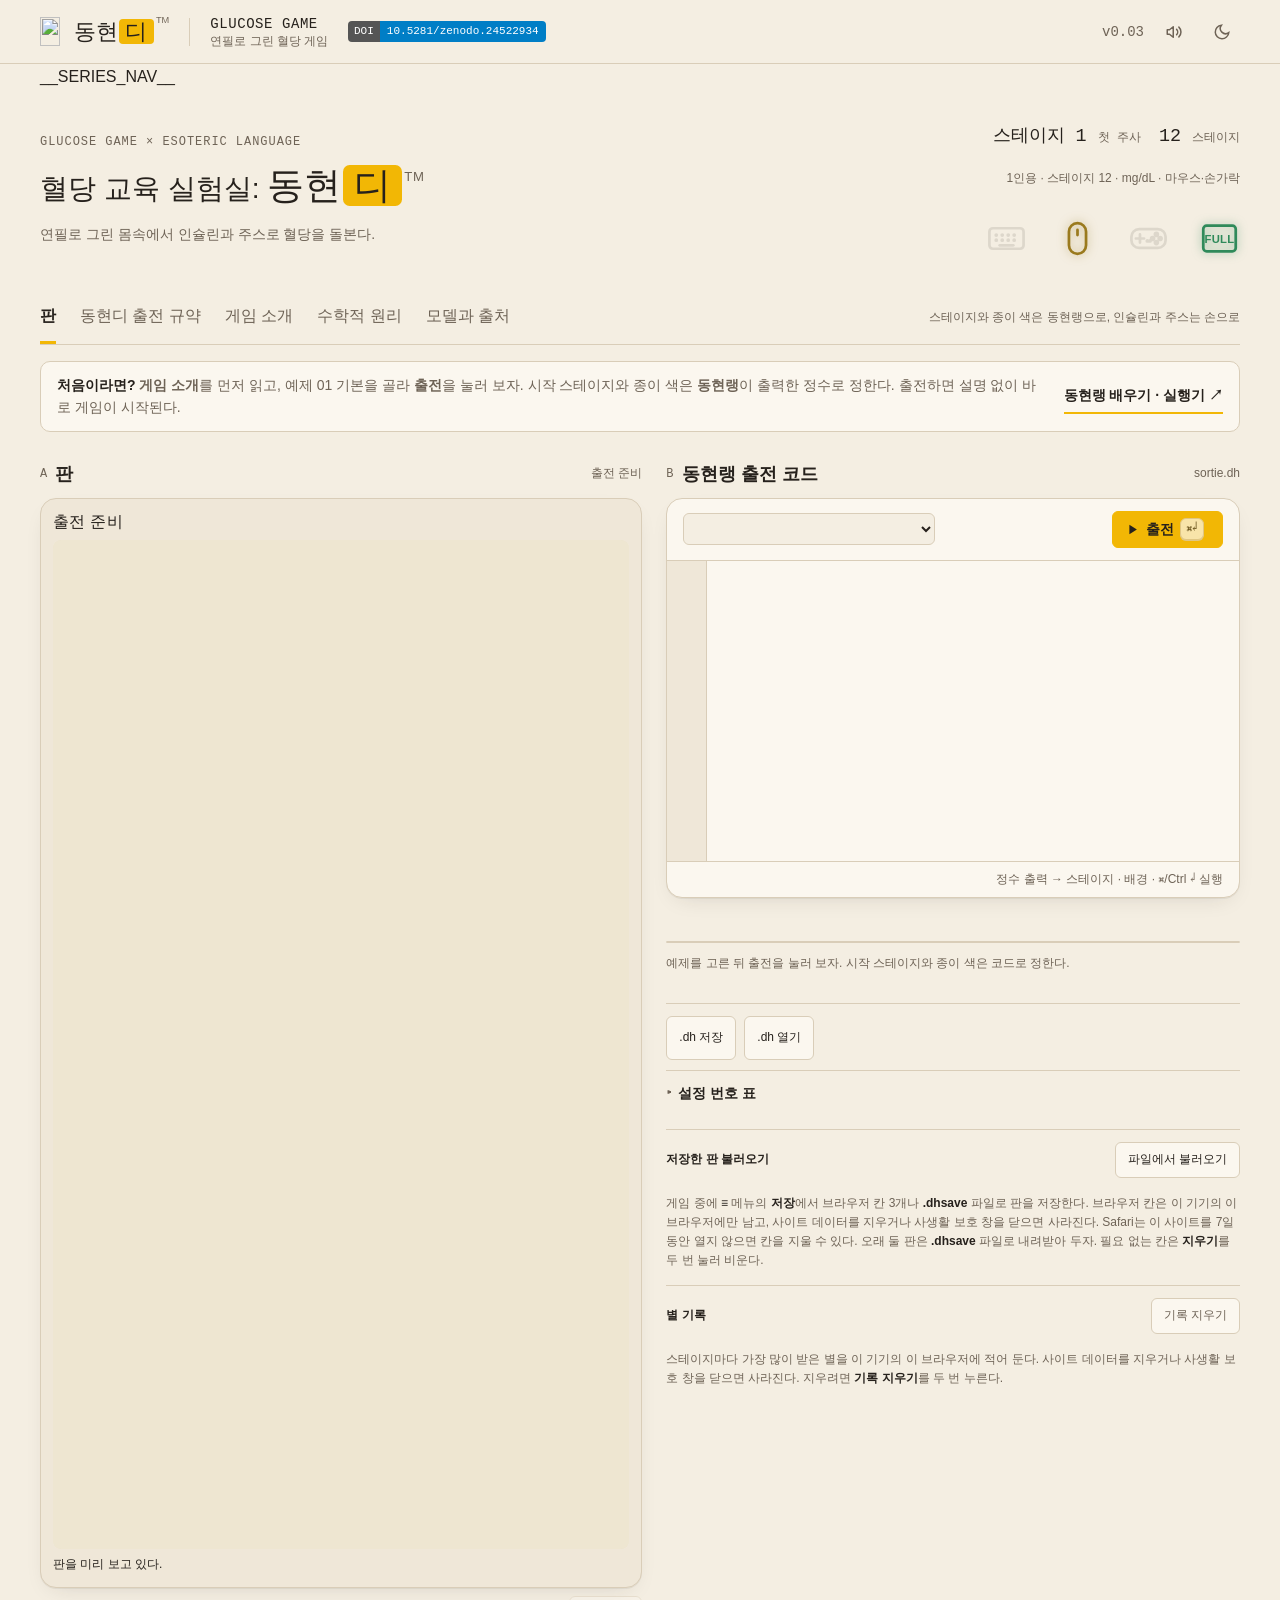
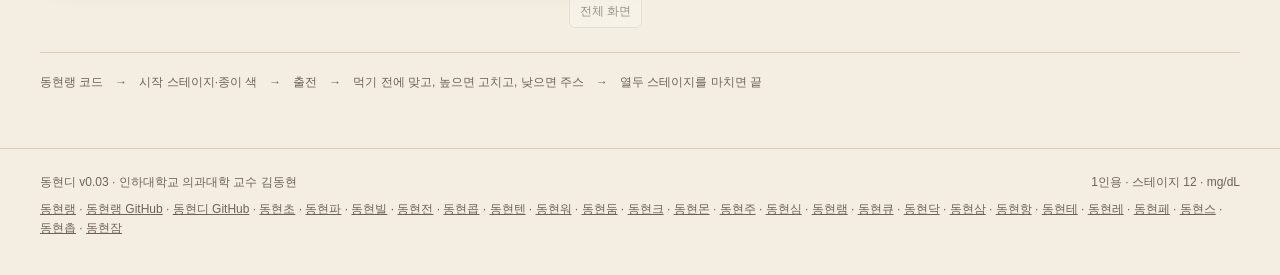
==== src/index.html @ e8b9c4ca "동현디 v0.03: 게임 안 안내 표현을 고침 스테이지 2·8·12의 한 줄 안내와 예제 04 설명의 어색한 표현을 고침. 모델과 출처 탭·README: 속효성 → 초속효성 인슐린" ====
<!doctype html>
<html lang="ko" data-theme="light">
<head>
  <meta charset="utf-8"><meta name="viewport" content="width=device-width,initial-scale=1,viewport-fit=cover">
  <meta name="description" content="동현랭으로 스테이지와 종이 색을 정하고, 연필로 그린 몸속에서 인슐린과 주스로 혈당을 70–180 mg/dL 안에 두는 혈당 교육 게임이다.">
  <title>동현디™ · 연필로 그린 혈당 게임</title>
  <link rel="icon" type="image/x-icon" sizes="16x16 32x32 48x48" href="./favicon.ico">
  <link rel="icon" type="image/png" sizes="32x32" href="./favicon.png">
  <link rel="apple-touch-icon" sizes="180x180" href="./apple-touch-icon.png">
  <link rel="stylesheet" href="./style.css">
</head>
<body>
<header class="header">
  <a class="brand" href="#" aria-label="동현디 첫 화면으로"><span class="brand-main"><img class="brand-icon" src="__BRAND_ICON__" alt="" width="96" height="96">동현<span>디</span><sup>TM</sup></span><i class="brand-divider"></i><span class="brand-sub">GLUCOSE GAME<small>연필로 그린 혈당 게임</small></span></a><a class="doi-badge" href="https://doi.org/10.5281/zenodo.24522934" target="_blank" rel="noopener" aria-label="동현디 Zenodo DOI 10.5281/zenodo.24522934" title="Zenodo DOI (모든 버전)"><b>DOI</b><span>10.5281/zenodo.24522934</span></a>
  <div class="edition">v0.03<button id="sound" class="icon-btn" aria-label="효과음 켜기·끄기" title="효과음 (M)" aria-pressed="true"><svg width="18" height="18" viewBox="0 0 24 24" fill="none" stroke="currentColor" stroke-width="2" stroke-linecap="round" stroke-linejoin="round" aria-hidden="true" focusable="false"><path d="M11 5 6 9H3v6h3l5 4z"/><path class="snd-on" d="M15.5 8.5a5 5 0 0 1 0 7M18.5 5.5a9 9 0 0 1 0 13"/><path class="snd-off" d="m16 9 6 6m0-6-6 6"/></svg></button><button id="theme" class="icon-btn" aria-label="밝은 화면과 어두운 화면 전환" title="화면 전환" aria-pressed="false"><svg width="18" height="18" viewBox="0 0 24 24" fill="none" stroke="currentColor" stroke-width="2" stroke-linecap="round" aria-hidden="true" focusable="false"><path d="M21 12.8A9 9 0 1 1 11.2 3a7 7 0 0 0 9.8 9.8z"/></svg></button></div>
</header>
<main>
__SERIES_NAV__
  <section class="intro">
    <div><div class="eyebrow">GLUCOSE GAME × ESOTERIC LANGUAGE</div><h1>혈당 교육 실험실: <span class="title-brand">동현<span>디</span><sup>TM</sup></span></h1><p>연필로 그린 몸속에서 인슐린과 주스로 혈당을 돌본다.</p></div>
    <div class="model-stamp"><strong id="stamp-mode">스테이지 1 <span>첫 주사</span></strong><strong>12 <span>스테이지</span></strong><small>1인용 · 스테이지 12 · mg/dL · 마우스·손가락</small><div class="input-marks" role="group" aria-label="입력 표식 · 쓸 수 있는 것: 마우스(손가락) · 전체 화면"><span class="mark off kb" tabindex="0" data-tip="키보드 안 됨 · 게임은 마우스나 손가락으로 한다. <b>Esc</b>로 메뉴를 열 수 있다." aria-label="키보드 안 됨"><svg viewBox="0 0 24 24" aria-hidden="true"><rect x="2" y="6" width="20" height="12" rx="2"/><path class="dots" d="M6 10h.01M9.5 10h.01M13 10h.01M16.5 10h.01M6 13h.01M9.5 13h.01M13 13h.01M16.5 13h.01"/><path d="M8 16h8"/></svg></span><span class="mark on ms" tabindex="0" data-tip="마우스·손가락 가능 · 화면 아래 버튼 셋을 누른다. <b>인슐린</b>을 누르면 눈금 판이 열리고, 자를 누르거나 끌어 용량을 정한 뒤 <b>맞는다</b>를 누른다. <b>주스</b>와 <b>빨리 감기</b>는 한 번 누른다." aria-label="마우스·손가락 가능"><svg viewBox="0 0 24 24" aria-hidden="true"><rect x="7" y="3" width="10" height="18" rx="5"/><path d="M12 7v3"/></svg></span><span class="mark off gp" tabindex="0" data-tip="게임패드 안 됨 · 이 실험실은 게임패드로 조작하지 않는다." aria-label="게임패드 안 됨"><svg viewBox="0 0 24 24" aria-hidden="true"><rect x="2" y="6.5" width="20" height="11" rx="4.5"/><path d="M7 9.6v4.8M4.6 12h4.8"/><circle cx="16.6" cy="9.6" r=".85"/><circle cx="14.4" cy="12" r=".85"/><circle cx="18.8" cy="12" r=".85"/><circle cx="16.6" cy="14.4" r=".85"/><path class="dots" d="M11.3 13.4h.01M12.9 13.4h.01"/></svg></span><span class="mark on fs" tabindex="0" data-tip="전체 화면 가능 · 출전한 뒤 화면 아래 <b>전체 화면</b> 버튼으로 게임 화면을 꽉 채울 수 있다." aria-label="전체 화면 가능"><svg viewBox="0 0 24 24" aria-hidden="true"><rect x="2.5" y="4.5" width="19" height="15" rx="2"/><text class="full" x="12" y="14.6" text-anchor="middle">FULL</text></svg></span></div></div>
  </section>
  <nav class="tabs" aria-label="동현디 메뉴"><button class="active" data-tab="play" aria-current="page">판</button><button data-tab="protocol">동현디 출전 규약</button><button data-tab="rules">게임 소개</button><button data-tab="math">수학적 원리</button><button data-tab="about">모델과 출처</button><span>스테이지와 종이 색은 동현랭으로, 인슐린과 주스는 손으로</span></nav>
  <div class="getting-started"><p><strong>처음이라면?</strong> <b>게임 소개</b>를 먼저 읽고, 예제 01 기본을 골라 <b>출전</b>을 눌러 보자. 시작 스테이지와 종이 색은 <b>동현랭</b>이 출력한 정수로 정한다. 출전하면 설명 없이 바로 게임이 시작된다.</p><a href="https://raspberry-kim.github.io/donghyun-lang/" target="_blank" rel="noopener">동현랭 배우기 · 실행기 ↗</a></div>

  <section id="tab-play" class="tab-panel">
    <div class="play-grid" id="play-grid">
      <div class="field-col">
        <div class="section-title"><h2><span>A</span> 판</h2><span id="status" role="status">출전 준비</span></div>
        <div class="stage-full" id="stage-full"><button id="exit-full" class="exit-full" type="button" hidden aria-label="전체 화면 닫기">✕ 전체 화면 닫기</button><p class="full-hint" id="full-hint" hidden>원래 화면으로 돌아오려면 오른쪽 위 <b>✕ 전체 화면 닫기</b>를 누른다.</p>
        <div class="board-wrap" id="board-wrap" tabindex="0" aria-label="동현디 판. 화면 아래의 주스·인슐린·빨리 감기 버튼을 마우스나 손가락으로 누른다.">
          <div class="board-top"><span id="day">출전 준비</span><span id="turn-badge"></span></div>
          <div class="board-stage ds-board"><canvas id="game" width="720" height="1260" role="img" aria-label="동현디 게임 화면. 연필로 그린 혈당 그래프와 음식 벨트, 몸속의 포도당과 인슐린">캔버스를 쓸 수 있는 브라우저에서 열어 보자.</canvas>
            <div id="menu" class="game-menu" hidden role="menu"></div>
          </div>
          <div class="board-bottom"><span id="tile-info">판을 미리 보고 있다.</span><span id="hint"></span></div>
        </div>
        </div>
        <div class="board-bar"><button id="full" class="small-btn" type="button" disabled title="게임 화면을 꽉 채운다">전체 화면</button></div>
        <span id="dbg" hidden></span>
      </div>
      <div class="side-col">
        <section class="setup-panel" id="setup-panel">
          <div class="section-title"><h2><span>B</span> 동현랭 출전 코드</h2><span>sortie.dh</span></div>
          <div class="dh-panel">
            <div class="dh-head"><select id="example" aria-label="동현랭 출전 예제 선택"></select><span class="dh-spacer"></span><button id="run" class="dh-btn dh-run" title="Ctrl/⌘ + Enter"><svg viewBox="0 0 24 24" fill="currentColor" aria-hidden="true"><path d="M7 4.5v15l12-7.5z"></path></svg>출전 <kbd>⌘↵</kbd></button></div>
            <div class="code-wrap"><div id="lines" aria-hidden="true"></div><textarea id="code" aria-label="동현랭 출전 코드" spellcheck="false" autocomplete="off" autocapitalize="off"></textarea></div>
            <div class="code-meta dh-status"><span id="line-count"></span><span>정수 출력 → 스테이지 · 배경 · ⌘/Ctrl ↵ 실행</span></div>
          </div>
          <p id="example-note"></p>
          <div class="sortie-card" id="sortie-card"></div>
          <p id="result" aria-live="polite">예제를 고른 뒤 출전을 눌러 보자. 시작 스테이지와 종이 색은 코드로 정한다.</p>
          <div class="file-row"><button id="save">.dh 저장</button><label class="file-label">.dh 열기<input id="open" type="file" accept=".dh,.txt,text/plain" hidden></label></div>
          <details class="lang-rule"><summary>설정 번호 표</summary><div class="table-wrap"><table><thead><tr><th>자리</th><th>설정</th><th>값</th><th>기본값</th></tr></thead><tbody><tr><td>첫째</td><td>시작 스테이지</td><td>1–12</td><td>반드시 쓴다</td></tr><tr><td>둘째</td><td>배경 색</td><td>1 미색 · 2 스케치북 흰색</td><td>1</td></tr></tbody></table></div></details>
          <div class="load-box"><div class="load-head"><strong>저장한 판 불러오기</strong><label class="file-label" id="load-label" tabindex="0">파일에서 불러오기<input id="load-file-setup" type="file" accept=".dhsave,.json,application/json" hidden></label></div><div class="slot-list" id="slot-list"></div><p class="slot-note">게임 중에 <b>≡</b> 메뉴의 <b>저장</b>에서 브라우저 칸 3개나 <b>.dhsave</b> 파일로 판을 저장한다. 브라우저 칸은 이 기기의 이 브라우저에만 남고, 사이트 데이터를 지우거나 사생활 보호 창을 닫으면 사라진다. Safari는 이 사이트를 7일 동안 열지 않으면 칸을 지울 수 있다. 오래 둘 판은 <b>.dhsave</b> 파일로 내려받아 두자. 필요 없는 칸은 <b>지우기</b>를 두 번 눌러 비운다.</p></div>
          <div class="load-box"><div class="load-head"><strong>별 기록</strong><button id="star-reset" class="slot-del" type="button">기록 지우기</button></div><ol class="star-list" id="star-list"></ol><p class="slot-note">스테이지마다 가장 많이 받은 별을 이 기기의 이 브라우저에 적어 둔다. 사이트 데이터를 지우거나 사생활 보호 창을 닫으면 사라진다. 지우려면 <b>기록 지우기</b>를 두 번 누른다.</p></div>
        </section>
        <section class="hud" id="hud" hidden>
          <div class="info-card grid" id="info-card"></div>
          <div class="log-card"><div class="section-title"><h2><span>C</span> 돌봄 기록</h2><button id="concede" class="small-btn">포기하고 출전 준비로</button></div><ol id="log"></ol></div><input id="load-file" type="file" accept=".dhsave,.json,application/json" hidden>
          <div class="keys"><span><b>인슐린</b> 누르면 눈금 판이 열린다. 자를 누르거나 끌어 0.5단위 눈금을 정하고 <b>맞는다</b>를 누른다</span><span><b>주스</b> 한 번에 한 팩(15 g)</span><span><b>빨리 감기</b> 한 번 누르면 4배, 다시 누르면 제 속도</span><span><b>≡</b> 메뉴(저장 · 불러오기 · 소리 · 다시 하기 · 포기)</span><span>조작은 마우스나 손가락으로 한다. 키보드는 <kbd>Esc</kbd> 메뉴와 <kbd>M</kbd> 효과음에만 쓴다</span></div>
        </section>
      </div>
    </div>
    <div class="workflow"><span>동현랭 코드</span><b>→</b><span>시작 스테이지·종이 색</span><b>→</b><span>출전</span><b>→</b><span>먹기 전에 맞고, 높으면 고치고, 낮으면 주스</span><b>→</b><span>열두 스테이지를 마치면 끝</span></div>
  </section>

  <section id="tab-protocol" class="tab-panel document" hidden>
    <div class="doc-heading"><div class="eyebrow">SORTIE I/O · v0.03</div><h2>스테이지와 종이 색은 동현랭으로, 돌봄은 손으로.</h2><p>동현랭 프로그램이 출력한 정수를 차례로 읽는다. <b>첫 정수가 시작 스테이지</b>이고 이것만 있으면 바로 시작한다. 둘째 정수는 배경 색이며 생략할 수 있다. 출전한 뒤에는 동현랭을 쓰지 않는다.</p></div>
    <div class="table-wrap"><table><thead><tr><th>차례</th><th>뜻</th><th>값</th><th>기본값</th></tr></thead><tbody>
      <tr><td>첫째</td><td>시작 스테이지</td><td>1~12. 1 첫 주사 · 2 미리 맞기 · 3 탄수화물 비 · 4 눈대중 · 5 교정 · 6 겹쳐 맞기 · 7 저혈당과 주스 · 8 운동 · 9 케톤 · 10 아픈 날 · 11 시간대마다 다른 비 · 12 돌발 간식. 고른 스테이지부터 12까지 차례로 이어진다. <b>반드시 있어야 한다</b></td><td>—</td></tr>
      <tr><td>둘째</td><td>배경 색</td><td>1 미색(거친 미색 종이) · 2 스케치북 흰색. 종이 색이 바뀌면 그림을 모두 새로 그린다</td><td>1</td></tr>
    </tbody></table></div>
    <div class="doc-columns"><div><h3>고정된 조건</h3><p><b>1인용</b>이다. 정수가 셋 이상 나오거나 값이 범위를 벗어나면 출전하지 않고 오류를 알려 준다. 정수가 하나도 없으면 스테이지를 정하지 않은 것이라 시작하지 않는다.</p><p>혈당 단위는 <b>mg/dL</b>, 케톤 단위는 mmol/L이다. 탄수화물 비, 교정 계수, 음식과 운동의 차례는 스테이지마다 정해져 있다. 화면은 세로로 긴 240×420칸(4:7)이고 1초에 60걸음으로 움직인다.</p></div>
    <div><h3>예시</h3><pre class="code-example">나는 동현이냐?
  ㅋㅋ 스테이지 3
  뿡뿡 도오오옹~뿡뿡뿡
  ㅋㅋ 배경 2 · 스케치북 흰색
  뿡뿡 도오옹~뿡뿡뿡
동현이구나</pre><p>동현랭 문법은 <a href="https://raspberry-kim.github.io/donghyun-lang/" target="_blank" rel="noopener">동현랭 플레이그라운드</a>에서 배울 수 있다.</p></div></div>
  </section>

  <section id="tab-rules" class="tab-panel document" hidden>
    <div class="doc-heading"><div class="eyebrow">HOW TO PLAY</div><h2>먹기 전에 맞고, 높으면 고치고, 낮으면 주스.</h2><p>1형 당뇨병이 있는 아이의 하루 가운데 몇 시간을 맡아, 혈당을 <b>70–180 mg/dL</b> 안에 두는 게임이다. 스테이지 하나는 종이 한 장이고 2–3분이면 끝난다. 버튼은 셋이다. 이 쪽이 튜토리얼이고, 출전하면 설명 없이 바로 시작한다.</p></div>
    <p class="edu-note"><b>교육용 게임이다.</b> 몸의 반응을 눈으로 보고 원리를 익히도록 단순하게 만들었다. 사람마다 탄수화물 비와 교정 계수가 다르고 같은 사람도 날마다 다르다. 실제 인슐린 용량과 저혈당·아픈 날의 대처는 담당 의료진이 정해 준 계획을 따른다.</p>
    <div class="doc-columns"><div><p class="input-note">머리글 오른쪽에 붙은 네 아이콘(키보드·마우스·게임패드·전체 화면 FULL)은 입력 표식이다. 켜진 것이 이 실험실에서 쓰는 것이다: <b>마우스(손가락) · 전체 화면</b>. 아이콘에 마우스를 올리거나 손을 대면 풍선 도움말이 뜬다.</p>
    <h3>한 판의 흐름</h3><ol>
      <li><b>음식이 온다.</b> 화면 위쪽 벨트를 타고 음식이 오른쪽 끝의 입을 향해 다가온다. 벨트 끝에 닿으면 먹는다.</li>
      <li><b>먹기 전에 맞는다.</b> 음식이 벨트의 <b>‘15분 전’</b> 표식에 닿을 때 인슐린을 맞는다. 너무 일찍 맞으면 먹기 전에 낮아지고, 늦게 맞으면 먹은 뒤에 높이 오른다.</li>
      <li><b>높으면 고친다.</b> 혈당이 높게 머물면 교정 용량을 맞는다. 앞서 맞은 인슐린이 몸속에 남아 있으면 그만큼 빼고 맞는다.</li>
      <li><b>낮으면 주스.</b> 70 아래로 내려가면 주스 한 팩을 마시고 15분쯤 기다려 다시 본다.</li>
      <li><b>기다린다.</b> 할 일이 없을 때는 빨리 감기로 시간을 보낸다. 정해진 시각이 되면 스테이지가 끝나고 별을 받는다.</li>
    </ol></div>
    <div><h3>버튼 셋</h3><div class="table-wrap"><table class="key-table"><tbody>
      <tr><td><b>주스</b><br>왼쪽</td><td>한 번 누르면 주스 한 팩(탄수화물 15 g)을 마신다. 스테이지마다 네 팩이 있다. 주스는 음식보다 빨리 혈당을 올린다. 너무 많이 마시면 도로 높아진다</td></tr>
      <tr><td><b>인슐린</b><br>가운데</td><td>누르면 <b>눈금 판</b>이 열리고 시간이 멈춘다. 0부터 15단위까지 0.5단위 눈금이 그어진 자를 <b>누르거나 끌어서</b> 용량을 정하고, <b>−1 · −0.5 · +0.5 · +1</b> 버튼으로 한 눈금씩 고친다. 판에는 그 용량이 맡는 탄수화물(g)과 내리는 혈당(mg/dL)이 함께 적힌다. <b>맞는다</b>를 누르면 들어가고 시간이 다시 흐른다. <b>취소</b>나 Esc를 누르면 맞지 않고 닫힌다</td></tr>
      <tr><td><b>빨리 감기</b><br>오른쪽</td><td>한 번 누르면 시간이 4배로 흐르고, 다시 누르면 제 속도로 돌아온다. 혈당이 70 아래로 내려가거나 갑자기 간식이 오면 저절로 풀린다</td></tr>
      <tr><td><b>≡</b><br>오른쪽 위</td><td>메뉴를 연다(Esc도 된다). 계속 한다 · 저장 · 불러오기 · 소리 켜기/끄기 · 이 스테이지 다시 · 포기하고 출전 준비로. <b>저장</b>은 브라우저 칸 3개나 <b>.dhsave</b> 파일에 지금 판을 그대로 담고, <b>불러오기</b>나 출전 준비 화면의 <b>저장한 판 불러오기</b>에서 이어 한다. 불러온 직후에는 멈춘 채로 기다린다</td></tr>
    </tbody></table></div>
    <p class="input-note"><b>전체 화면</b>: 출전한 뒤 판 아래 <b>전체 화면</b> 버튼을 누르면 게임 화면이 비율을 지키며 화면을 꽉 채운다. 원래 화면으로 돌아오려면 오른쪽 위 <b>✕ 전체 화면 닫기</b>를 누른다. 요소 전체 화면을 못 쓰는 기기(iPhone Safari)에서는 창을 가득 채우는 방식으로 대신한다.</p></div></div>

    <h3>화면 읽기</h3>
    <p>화면은 위에서 아래로 다섯 층이다. 맨 위에 시각과 지금 혈당, 그 아래 혈당 그래프, 음식 벨트, 몸속(혈액 방), 그리고 버튼 셋이 있다. 그래프는 지나온 혈당을 선으로 그리고, 두 점선 사이(70–180)가 목표 범위다. 선 위의 작은 표시는 인슐린을 맞은 때, 먹은 때, 주스를 마신 때다.</p>
    <div class="art-grid wide">
      <article><canvas width="132" height="132" data-art="arrow" role="img" aria-label="화살표 연필 그림"></canvas><h4>혈당과 화살표</h4><p>맨 위의 큰 숫자가 지금 혈당(mg/dL)이다. 옆의 화살표는 지난 15분 동안 오르내린 빠르기를 기울기로 보여 준다.</p></article>
      <article><canvas width="132" height="132" data-art="face_ok" role="img" aria-label="얼굴 연필 그림"></canvas><h4>얼굴</h4><p>범위 안이면 웃는다. 70 아래로 내려가면 식은땀을 흘리고, 높으면 얼굴이 달아올라 찡그린다. 아픈 날에는 이마에 수건을 올리고 체온계를 문다.</p></article>
      <article><canvas width="132" height="132" data-art="f_rice2" role="img" aria-label="밥 연필 그림"></canvas><h4>음식 벨트</h4><p>음식은 먹기 75분 전부터 보인다. 꼬리표에는 탄수화물(g)이 적히고, 첫 두 스테이지에서는 맞을 용량도 적힌다. 꼬리표를 가린 스테이지에서는 그림을 보고 어림한다.</p></article>
      <article><canvas width="132" height="132" data-art="stomach" role="img" aria-label="위 연필 그림"></canvas><h4>위</h4><p>먹은 음식은 위에서 조금씩 혈액으로 넘어간다. 밥은 천천히, 과일은 조금 빨리, 주스는 금방 넘어간다.</p></article>
      <article><canvas width="132" height="132" data-art="glu" role="img" aria-label="포도당 연필 그림"></canvas><h4>포도당</h4><p>혈액 방을 떠다니는 작은 육각형이다. 하나가 2 mg/dL이라서, 방이 붐빌수록 혈당이 높다.</p></article>
      <article><canvas width="132" height="132" data-art="key" role="img" aria-label="인슐린 열쇠 연필 그림"></canvas><h4>인슐린 열쇠</h4><p>맞은 인슐린은 피부 밑에 모였다가 열쇠가 되어 혈액으로 나온다. 열쇠 하나가 0.1단위다. 맞고 나서 한 시간쯤에 가장 많고 네 시간쯤 일한다.</p></article>
      <article><canvas width="132" height="132" data-art="cell2" role="img" aria-label="세포 연필 그림"></canvas><h4>세포</h4><p>열쇠가 꽂히면 세포의 문이 열리고 포도당을 빨아들인다. 열쇠가 없으면 포도당이 많아도 문이 닫혀 있다.</p></article>
      <article><canvas width="132" height="132" data-art="ket" role="img" aria-label="케톤 연필 그림"></canvas><h4>케톤</h4><p>인슐린이 모자란 채로 높은 혈당이 이어지거나 아플 때 생긴다. 하나가 0.1 mmol/L이다. 인슐린이 몸속에 있으면 줄어든다.</p></article>
    </div>

    <div class="doc-columns"><div><h3>별</h3><ul>
      <li><b>별 셋</b>: 범위 안(70–180)에 있던 시간이 70% 이상이고, 70 아래에 있던 시간이 4% 미만이다.</li>
      <li><b>별 둘</b>: 범위 안 시간이 50% 이상이다.</li>
      <li><b>별 하나</b>: 끝까지 마쳤다.</li>
      <li>내내 범위 안에 있지 않아도 별 셋을 받는다. 조금 벗어났다가 돌아오는 것은 실제로도 흔한 일이다.</li>
      <li>스테이지가 끝나면 범위 안 시간, 가장 낮았던 값과 높았던 값, 한 줄 되짚기가 나온다. <b>다음 스테이지</b> · <b>다시 한다</b> · <b>출전 준비로</b> 가운데 고른다.</li>
    </ul></div>
    <div><h3>다시 해야 하는 때</h3><ul>
      <li>혈당이 <b>40</b>까지 내려갔다.</li>
      <li>혈당이 <b>54 아래</b>에 40분 동안 이어서 머물렀다.</li>
      <li>케톤이 <b>3.0 mmol/L</b>에 닿았다.</li>
      <li>이때는 그 스테이지를 처음부터 다시 한다. 몇 번이든 다시 할 수 있다.</li>
    </ul><h3>열두 스테이지를 마치면</h3><p>스테이지 12를 마치면 팡파르와 꽃비로 축하하고 끝난다. 받은 별은 출전 준비 화면의 <b>별 기록</b>에 남는다.</p></div></div>

    <h3>음식</h3>
    <p>음식의 탄수화물은 대한당뇨병학회 식품교환표의 1교환 단위를 따랐다(곡류군 23 g · 과일군 12 g · 우유군 10 g). 주스 버튼의 주스 한 팩은 15 g이다.</p>
    <div class="art-grid" id="food-grid"></div>

    <h3>스테이지</h3>
    <p>앞의 것을 익혀야 뒤의 것을 할 수 있도록 차례를 잡았다. ‘탄수화물 비’는 인슐린 1단위가 맡는 탄수화물(g)이고, ‘교정 계수’는 인슐린 1단위가 내리는 혈당(mg/dL)이다.</p>
    <div class="table-wrap"><table id="stage-table"></table></div>
  </section>

  <section id="tab-math" class="tab-panel document" hidden>
    <div class="doc-heading"><div class="eyebrow">THE MODEL IN EIGHT STEPS</div><h2>혈당이 움직이는 여덟 가지 셈.</h2><p>동현디의 몸은 작은 미분방정식 몇 줄이다. 식사 용량과 교정 용량은 실제 교육에서 쓰는 셈 그대로이고, 인슐린과 음식이 시간에 따라 퍼지는 모양은 게임을 위해 단순하게 정한 가정이다. 어느 쪽인지는 <b>모델과 출처</b>에 나누어 적었다.</p></div>
    <div class="math-grid">
      <article><h3><span class="math-num">1</span>식사 용량</h3><p>먹을 탄수화물을 탄수화물 비로 나눈다.</p>
        <div class="eq big"><math display="block"><mrow><msub><mi>D</mi><mtext>식사</mtext></msub><mo>=</mo><mfrac><mrow><mtext>탄수화물</mtext><mo>(</mo><mi mathvariant="normal">g</mi><mo>)</mo></mrow><mtext>탄수화물 비</mtext></mfrac></mrow></math></div>
        <p>밥 2/3공기(46 g)를 탄수화물 비 10으로 나누면 4.6이고, 펜의 눈금이 0.5단위라서 4.5단위를 맞는다.</p></article>
      <article><h3><span class="math-num">2</span>교정 용량과 남은 인슐린</h3><p>목표 120 mg/dL보다 높은 만큼을 교정 계수로 나눈다. 케톤이 있으면 조금 더한다.</p>
        <div class="eq big"><math display="block"><mrow><msub><mi>D</mi><mtext>교정</mtext></msub><mo>=</mo><mfrac><mrow><mi>G</mi><mo>−</mo><mn>120</mn></mrow><mtext>교정 계수</mtext></mfrac><mo>×</mo><mi>c</mi></mrow></math></div>
        <p>케톤이 0.6 미만이면 <math><mi>c</mi><mo>=</mo><mn>1</mn></math>, 0.6 이상이면 1.1, 1.5 이상이면 1.2이다. 혈당 270, 교정 계수 50이면 3단위다.</p>
        <div class="eq"><math display="block"><mrow><mtext>맞을 양</mtext><mo>=</mo><msub><mi>D</mi><mtext>식사</mtext></msub><mo>+</mo><msub><mi>D</mi><mtext>교정</mtext></msub><mo>−</mo><mtext>몸속에 남은 인슐린</mtext></mrow></math></div></article>
      <article><h3><span class="math-num">3</span>인슐린이 퍼지는 모양</h3><p>맞은 인슐린은 세 칸을 차례로 지난다. 피부 밑 두 칸(<math><msub><mi>x</mi><mn>1</mn></msub></math>, <math><msub><mi>x</mi><mn>2</mn></msub></math>)과 혈액(<math><msub><mi>x</mi><mn>3</mn></msub></math>)이고, 한 칸에 머무는 시간은 <math><mi>τ</mi><mo>=</mo><mn>30</mn></math>분이다.</p>
        <div class="eq"><div class="eq-run"><math display="block"><mrow><mfrac><mrow><mi>d</mi><msub><mi>x</mi><mn>1</mn></msub></mrow><mrow><mi>d</mi><mi>t</mi></mrow></mfrac><mo>=</mo><mo>−</mo><mfrac><msub><mi>x</mi><mn>1</mn></msub><mi>τ</mi></mfrac><mo>,</mo></mrow></math><math display="block"><mrow><mfrac><mrow><mi>d</mi><msub><mi>x</mi><mn>2</mn></msub></mrow><mrow><mi>d</mi><mi>t</mi></mrow></mfrac><mo>=</mo><mfrac><mrow><msub><mi>x</mi><mn>1</mn></msub><mo>−</mo><msub><mi>x</mi><mn>2</mn></msub></mrow><mi>τ</mi></mfrac><mo>,</mo></mrow></math><math display="block"><mrow><mfrac><mrow><mi>d</mi><msub><mi>x</mi><mn>3</mn></msub></mrow><mrow><mi>d</mi><mi>t</mi></mrow></mfrac><mo>=</mo><mfrac><mrow><msub><mi>x</mi><mn>2</mn></msub><mo>−</mo><msub><mi>x</mi><mn>3</mn></msub></mrow><mi>τ</mi></mfrac></mrow></math></div></div>
        <p>혈액에서 빠져나가는 양 <math><msub><mi>x</mi><mn>3</mn></msub><mo>/</mo><mi>τ</mi></math>가 그 순간 일한 인슐린이다. 맞고 60분에 가장 세게 일하고, 4시간이면 98.6%가 일을 마친다. 몸속에 남은 인슐린은 세 칸의 합이다.</p></article>
      <article><h3><span class="math-num">4</span>음식이 넘어가는 모양</h3><p>먹은 탄수화물은 위의 두 칸(<math><msub><mi>q</mi><mn>1</mn></msub></math>, <math><msub><mi>q</mi><mn>2</mn></msub></math>)을 지나 혈액으로 간다. 한 칸에 머무는 시간 <math><msub><mi>τ</mi><mi>f</mi></msub></math>는 음식마다 다르다.</p>
        <div class="eq"><div class="eq-run"><math display="block"><mrow><mfrac><mrow><mi>d</mi><msub><mi>q</mi><mn>1</mn></msub></mrow><mrow><mi>d</mi><mi>t</mi></mrow></mfrac><mo>=</mo><mo>−</mo><mfrac><msub><mi>q</mi><mn>1</mn></msub><msub><mi>τ</mi><mi>f</mi></msub></mfrac><mo>,</mo></mrow></math><math display="block"><mrow><mfrac><mrow><mi>d</mi><msub><mi>q</mi><mn>2</mn></msub></mrow><mrow><mi>d</mi><mi>t</mi></mrow></mfrac><mo>=</mo><mfrac><mrow><msub><mi>q</mi><mn>1</mn></msub><mo>−</mo><msub><mi>q</mi><mn>2</mn></msub></mrow><msub><mi>τ</mi><mi>f</mi></msub></mfrac></mrow></math></div></div>
        <div class="math-table-wrap"><table class="math-table"><thead><tr><th>음식</th><th><math><msub><mi>τ</mi><mi>f</mi></msub></math>(분)</th></tr></thead><tbody><tr><td>밥 · 감자 · 우유</td><td>25</td></tr><tr><td>식빵</td><td>22</td></tr><tr><td>사과</td><td>14</td></tr><tr><td>딸기 · 수박</td><td>12</td></tr><tr><td>과일주스 · 주스 한 팩</td><td>8</td></tr></tbody></table></div></article>
      <article><h3><span class="math-num">5</span>혈당이 변하는 빠르기</h3><p>넘어온 탄수화물은 혈당을 올리고, 일한 인슐린은 내린다. 운동과 아픈 날은 여기에 한 줄씩 더한다.</p>
        <div class="eq big"><math display="block"><mrow><mfrac><mrow><mi>d</mi><mi>G</mi></mrow><mrow><mi>d</mi><mi>t</mi></mrow></mfrac><mo>=</mo><mfrac><mtext>교정 계수</mtext><mtext>탄수화물 비</mtext></mfrac><mo>·</mo><mfrac><msub><mi>q</mi><mn>2</mn></msub><msub><mi>τ</mi><mi>f</mi></msub></mfrac><mo>−</mo><mtext>교정 계수</mtext><mo>·</mo><mi>e</mi><mo>·</mo><mfrac><msub><mi>x</mi><mn>3</mn></msub><mi>τ</mi></mfrac><mo>−</mo><mi>m</mi><mo>+</mo><mi>s</mi></mrow></math></div>
        <p>탄수화물 1 g은 혈당을 교정 계수 ÷ 탄수화물 비만큼 올린다(탄수화물 비 10, 교정 계수 50이면 5 mg/dL). 그래서 식사 용량을 제때 맞으면 오른 만큼 내려온다.</p>
        <div class="math-table-wrap"><table class="math-table"><thead><tr><th>상태</th><th>혈당</th><th>인슐린 효과 <math><mi>e</mi></math></th></tr></thead><tbody><tr><td>평소</td><td>가만두면 평평하다</td><td>1</td></tr><tr><td>운동하는 동안</td><td><math><mi>m</mi></math> = 시간당 90 내림</td><td>× 1.5</td></tr><tr><td>아픈 날</td><td><math><mi>s</mi></math> = 시간당 12 오름</td><td>× 0.85</td></tr><tr><td>케톤 0.6 이상</td><td>—</td><td>÷ 1.1</td></tr><tr><td>케톤 1.5 이상</td><td>—</td><td>÷ 1.2</td></tr></tbody></table></div></article>
      <article><h3><span class="math-num">6</span>케톤</h3><p>케톤 <math><mi>K</mi></math>(mmol/L)는 몸속 인슐린이 있느냐로 갈린다.</p>
        <div class="math-table-wrap"><table class="math-table"><thead><tr><th>조건</th><th>케톤</th></tr></thead><tbody><tr><td>몸속에 남은 인슐린이 0.2단위보다 많다</td><td>시간당 0.6 줄어든다</td></tr><tr><td>인슐린이 없고, 아픈 날이다</td><td>시간당 0.45 늘어난다</td></tr><tr><td>인슐린이 없고, 혈당이 250 이상이며, 케톤이 이미 0.6 이상이거나 250 이상이 두 시간 넘게 이어졌다</td><td>시간당 0.45 늘어난다</td></tr><tr><td>그 밖</td><td>그대로</td></tr></tbody></table></div>
        <p>3.0에 닿으면 그 스테이지를 다시 한다. 케톤을 줄이는 것은 주스나 기다림이 아니라 인슐린이다.</p></article>
      <article><h3><span class="math-num">7</span>범위 안 시간과 별</h3>
        <div class="eq big"><math display="block"><mrow><mtext>범위 안 시간</mtext><mo>=</mo><mfrac><mrow><mn>70</mn><mo>≤</mo><mi>G</mi><mo>≤</mo><mn>180</mn><mtext>인 시간</mtext></mrow><mtext>전체 시간</mtext></mfrac><mo>×</mo><mn>100</mn></mrow></math></div>
        <div class="math-table-wrap"><table class="math-table"><thead><tr><th>별</th><th>조건</th></tr></thead><tbody><tr><td>★★★</td><td>범위 안 시간 70% 이상이고 70 아래 시간 4% 미만</td></tr><tr><td>★★</td><td>범위 안 시간 50% 이상</td></tr><tr><td>★</td><td>끝까지 마침</td></tr><tr><td>다시</td><td>혈당 40 이하 · 54 아래 40분 연속 · 케톤 3.0 이상</td></tr></tbody></table></div></article>
      <article><h3><span class="math-num">8</span>시간과 입자</h3><p>한 걸음은 게임 속 0.04분이고 1초에 60걸음이다.</p>
        <div class="math-table-wrap"><table class="math-table"><thead><tr><th>속도</th><th>1초에 흐르는 시간</th></tr></thead><tbody><tr><td>제 속도</td><td>2.4분</td></tr><tr><td>빨리 감기(4배)</td><td>9.6분</td></tr><tr><td>눈금 판이 열린 동안</td><td>0분(멈춤)</td></tr></tbody></table></div>
        <p>화면의 입자는 수치를 그대로 센 것이다. 포도당 하나가 2 mg/dL, 열쇠 하나가 인슐린 0.1단위, 케톤 하나가 0.1 mmol/L이다. 음식은 먹기 75분 전에 벨트에 나타나고, 벨트의 1분은 2칸이다.</p></article>
    </div>
    <p class="math-foot">이 셈은 교육용으로 단순하게 만든 것이다. 실제 몸에서는 탄수화물 비와 교정 계수가 시간대와 날마다 다르고, 지방·단백질·스트레스·주사 부위 같은 것들도 혈당을 바꾼다.</p>
  </section>

  <section id="tab-about" class="tab-panel document" hidden>
    <div class="doc-heading"><div class="eyebrow">WHAT IS NEW, WHAT IS BORROWED</div><h2>게임 방식을 가져오고, 그림·소리·글·코드는 새로 만들었다.</h2><p>동현디는 1형 당뇨병 교육 게임 「Level One: A Diabetes Game」(<a href="https://playlevelone.com/features/" target="_blank" rel="noopener">playlevelone.com</a>)의 게임 방식을 가져온 실험이다. 아이디어를 제안한 부산대학교 의과대학 유석동 교수께 감사드린다. 음식이 벨트를 타고 오고, 인슐린 버튼으로 용량을 정해 맞고, 낮으면 주스를 마시고, 몸속의 포도당과 인슐린을 입자로 보여 주며, 별 셋까지 받는 방식이 그것이다.</p></div>
    <div class="science-block"><span class="index">01</span><div><h3>원작의 그림·소리·글·자료는 담지 않았다.</h3><p>원작의 그래픽, 음악·효과음, 글, 스테이지 자료, 코드는 쓰지 않았다. 원작은 휴대폰 앱이고 영어이며, 동현디는 원작의 공개 설명(<a href="https://playlevelone.com/features/" target="_blank" rel="noopener">기능 소개</a>, <a href="https://playlevelone.com/2024/04/10/game-design-document/" target="_blank" rel="noopener">개발 블로그</a>, <a href="https://playlevelone.com/faq/" target="_blank" rel="noopener">자주 묻는 질문</a>)을 읽고 방식을 옮겼다. 몸의 셈, 스테이지 열두 개, 음식, 말은 동현디에서 새로 만들었다.</p></div></div>
    <div class="science-block"><span class="index">02</span><div><h3>원작과 다른 점.</h3><p>혈당 단위는 우리나라와 미국에서 쓰는 <b>mg/dL</b>이다. 스테이지는 열둘이고, 음식은 대한당뇨병학회 식품교환표의 1교환 단위로 골랐다. 인슐린 용량은 버튼을 누르고 있는 동안 오르는 방식 대신, 버튼을 누르면 열리는 <b>눈금 판</b>에서 0.5단위 눈금을 정해 맞는다. 판이 열린 동안에는 시간이 멈춘다. 튜토리얼과 안내하는 사람은 게임 안에 두지 않고 <b>게임 소개</b> 쪽에 글로 적었다. 판은 브라우저 칸과 파일로 저장하고 불러온다. 시작 스테이지와 종이 색은 동현랭으로 정한다. 배경 음악은 없고 효과음이 있다.</p></div></div>
    <div class="science-block"><span class="index">03</span><div><h3>지침에서 가져온 것.</h3><p>목표 범위 70–180 mg/dL와 범위 안 시간 70% 이상, 70 아래 4% 미만은 <a href="http://www.ncbi.nlm.nih.gov/pmc/articles/PMC11854972" target="_blank" rel="noopener">ISPAD 2024 혈당 목표</a>를 따랐다. 70 미만을 저혈당 경보, 54 미만을 뚜렷한 저혈당으로 보는 것과 빨리 흡수되는 탄수화물 약 0.3 g/kg(주스 한 팩 15 g은 체중 50 kg쯤의 양)은 <a href="https://www.ncbi.nlm.nih.gov/pmc/articles/PMC10107518/" target="_blank" rel="noopener">ISPAD 2022 저혈당</a>, 15분 뒤 다시 재는 것은 <a href="https://professional.diabetes.org/sites/dpro/files/2026-04/whattoknowwithalow-patient-4-26.pdf" target="_blank" rel="noopener">미국당뇨병학회 저혈당 안내</a>를 따랐다. 초속효성 인슐린을 먹기 10–15분 전에 맞는 것, 탄수화물 비와 교정 계수의 셈, 짧은 간격으로 겹쳐 맞으면 저혈당이 올 수 있다는 것은 <a href="https://www.ispad.org/static/3b8e00b2-9f33-43a5-a84f9eda1accef64/ICPCG-Chapter-9-2024.pdf" target="_blank" rel="noopener">ISPAD 2024 인슐린 치료</a>에 있다.</p><p>아픈 날에 인슐린을 끊지 않는 것, 케톤이 있으면 교정 용량을 10%(가벼울 때)·20%(뚜렷할 때) 늘리는 것, 혈중 케톤 3.0 mmol/L 이상이면 응급실로 가야 한다는 것은 <a href="https://www.ispad.org/static/6551d05a-156c-4772-a32a6d663fcfc2d4/2022CGCh13PediatricDiabetes-2.pdf" target="_blank" rel="noopener">ISPAD 2022 아픈 날 관리</a>, 식사 뒤 두 시간 안에 유산소 운동을 하면 식사 인슐린을 25–75% 줄이는 것은 <a href="https://www.ncbi.nlm.nih.gov/pmc/articles/PMC10107219/" target="_blank" rel="noopener">ISPAD 2022 운동</a>을 따랐다. 음식의 탄수화물은 <a href="https://diabetes.or.kr/general/dietary/dietary_03.php" target="_blank" rel="noopener">대한당뇨병학회 식품교환표</a>의 값이다.</p></div></div>
    <div class="science-block"><span class="index">04</span><div><h3>게임을 위해 정한 것.</h3><p>다음은 지침의 값이 아니라 게임이 돌아가도록 정한 가정이다. 기저 인슐린이 잘 맞아 가만두면 혈당이 평평하다. 인슐린은 30분짜리 세 칸, 음식은 두 칸을 지난다. 탄수화물 1 g이 올리는 혈당은 교정 계수 ÷ 탄수화물 비로 고정했다. 운동은 시간당 90을 내리고 인슐린 효과를 1.5배로, 아픈 날은 시간당 12를 올리고 효과를 0.85배로 했다. 케톤이 가벼운 때와 뚜렷한 때를 0.6과 1.5에서 가른 것, 케톤이 늘고 주는 빠르기, 다시 해야 하는 기준(혈당 40, 54 아래 40분, 케톤 3.0), 별의 기준도 게임의 규칙이다.</p><p>담지 않은 것도 있다. 운동한 날 밤에 늦게 오는 저혈당, 지방과 단백질, 기저 인슐린 조절, 인슐린 펌프와 연속혈당측정기의 지연, 글루카곤은 나오지 않는다. 체중을 따로 두지 않아서 주스는 늘 15 g이다.</p></div></div>
    <div class="science-block"><span class="index">05</span><div><h3>치료 도구가 아니다.</h3><p>동현디는 원리를 익히는 교육용 게임이다. 실제 혈당을 적거나 실제 용량을 정하는 데 쓰지 않는다. 게임 속 탄수화물 비 10과 교정 계수 50은 셈하기 쉽게 고른 수이고, 실제 값은 사람마다 다르며 담당 의료진이 정한다. 저혈당, 아픈 날, 케톤이 있을 때의 대처도 의료진이 정해 준 계획을 따른다.</p></div></div>
    <div class="science-block"><span class="index">06</span><div><h3>그림은 코드가 그린다.</h3><p>음식, 세포, 열쇠, 얼굴, 버튼, 그래프, 종이의 결은 모두 페이지가 열릴 때 코드가 연필 선을 그어 만든다. 선은 조금씩 흔들리게 두세 번 겹쳐 긋고, 그늘은 빗금으로 넣었다. 색은 흑연과 종이 둘이고, 높고 낮음은 빗금의 짙기와 글로 알린다. 종이는 미색과 스케치북 흰색 가운데 고를 수 있다. 그림 파일은 출전 준비 화면의 제목 한 장이다.</p></div></div>
    <div class="science-block"><span class="index">07</span><div><h3>상표와 관계</h3><p>Level One: A Diabetes Game은 Level Ex(지금의 Relevate Health Games)가 만들었다(<a href="https://www.breakthrought1d.org/news-and-updates/new-video-game-teaches-type-1-diabetes-management/" target="_blank" rel="noopener">Breakthrough T1D</a>, <a href="https://www.cnn.com/health/after-daughters-diagnosis-this-dad-built-app-to-manage-diabetes-spc" target="_blank" rel="noopener">CNN</a>). 동현디는 이들과 관계가 없고, 승인이나 후원을 받지 않았다. 원작은 <a href="https://apps.apple.com/us/app/level-one-a-diabetes-game/id6739605694" target="_blank" rel="noopener">App Store</a>와 <a href="https://play.google.com/store/apps/details?id=com.medlevelex.diabetes&amp;hl=en_US" target="_blank" rel="noopener">Google Play</a>에서 무료로 받을 수 있다.</p></div></div>
    <div class="science-block"><span class="index">08</span><div><h3>코드와 글꼴의 이용 조건</h3><p>동현디 코드는 MIT, 글꼴(검은고딕 Black Han Sans · Pretendard · 나눔고딕코딩 · 개구 Gaegu)은 SIL Open Font License를 따른다. 게임 화면의 글은 손글씨 글꼴 Gaegu에서 쓰는 글자만 추려 담았다. 출전 준비 화면의 제목 ‘동현디’는 글꼴이 아니라 제작자 본인이 직접 쓴 글씨이고, 이 글씨의 권리는 MIT와 별개로 쓴 사람에게 있다. 동현랭 실행기는 동현랭 저장소의 MIT 코드를 그대로 쓴다.</p></div></div>
    <aside class="maker-note"><span class="eyebrow">만든 사람</span><a class="sponsor-btn" href="https://github.com/sponsors/Raspberry-Kim" target="_blank" rel="noopener" aria-label="GitHub Sponsors로 동현랭 후원하기" title="GitHub Sponsors로 후원하기"><svg width="13" height="13" viewBox="0 0 16 16" fill="currentColor" aria-hidden="true"><path d="M7.655 14.916v-.001h-.002l-.006-.003-.018-.01a22.066 22.066 0 0 1-3.744-2.584C2.045 10.731 0 8.35 0 5.5 0 2.836 2.086 1 4.25 1 5.797 1 7.153 1.802 8 3.02 8.847 1.802 10.203 1 11.75 1 13.914 1 16 2.836 16 5.5c0 2.85-2.044 5.231-3.886 6.818a22.094 22.094 0 0 1-3.433 2.414 7.152 7.152 0 0 1-.31.17l-.018.01-.008.004a.75.75 0 0 1-.69 0Z"></path></svg>후원</a><p>인하대학교 의과대학 김동현 교수는 백신학·감염학을 연구한다. 명랑하고 따뜻한 개발을 지향한다.</p></aside>
  </section>
</main>
<footer><span>동현디 v0.03 · 인하대학교 의과대학 교수 김동현</span><span>1인용 · 스테이지 12 · mg/dL</span><span><a href="https://raspberry-kim.github.io/donghyun-lang/" target="_blank" rel="noopener">동현랭</a> · <a href="https://github.com/Raspberry-Kim/donghyun-lang" target="_blank" rel="noopener">동현랭 GitHub</a> · <a href="https://github.com/Raspberry-Kim/donghyun-lab24" target="_blank" rel="noopener">동현디 GitHub</a> · <a href="https://raspberry-kim.github.io/donghyun-lab1/" target="_blank" rel="noopener">동현초</a> · <a href="https://raspberry-kim.github.io/donghyun-lab2/" target="_blank" rel="noopener">동현파</a> · <a href="https://raspberry-kim.github.io/donghyun-lab3/" target="_blank" rel="noopener">동현빌</a> · <a href="https://raspberry-kim.github.io/donghyun-lab4/" target="_blank" rel="noopener">동현전</a> · <a href="https://raspberry-kim.github.io/donghyun-lab5/" target="_blank" rel="noopener">동현콥</a> · <a href="https://raspberry-kim.github.io/donghyun-lab6/" target="_blank" rel="noopener">동현텐</a> · <a href="https://raspberry-kim.github.io/donghyun-lab7/" target="_blank" rel="noopener">동현워</a> · <a href="https://raspberry-kim.github.io/donghyun-lab8/" target="_blank" rel="noopener">동현둠</a> · <a href="https://raspberry-kim.github.io/donghyun-lab9/" target="_blank" rel="noopener">동현크</a> · <a href="https://raspberry-kim.github.io/donghyun-lab10/" target="_blank" rel="noopener">동현몬</a> · <a href="https://raspberry-kim.github.io/donghyun-lab11/" target="_blank" rel="noopener">동현주</a> · <a href="https://raspberry-kim.github.io/donghyun-lab12/" target="_blank" rel="noopener">동현심</a> · <a href="https://raspberry-kim.github.io/donghyun-lab13/" target="_blank" rel="noopener">동현램</a> · <a href="https://raspberry-kim.github.io/donghyun-lab14/" target="_blank" rel="noopener">동현큐</a> · <a href="https://raspberry-kim.github.io/donghyun-lab15/" target="_blank" rel="noopener">동현닥</a> · <a href="https://raspberry-kim.github.io/donghyun-lab16/" target="_blank" rel="noopener">동현삼</a> · <a href="https://raspberry-kim.github.io/donghyun-lab17/" target="_blank" rel="noopener">동현항</a> · <a href="https://raspberry-kim.github.io/donghyun-lab18/" target="_blank" rel="noopener">동현테</a> · <a href="https://raspberry-kim.github.io/donghyun-lab19/" target="_blank" rel="noopener">동현레</a> · <a href="https://raspberry-kim.github.io/donghyun-lab20/" target="_blank" rel="noopener">동현페</a> · <a href="https://raspberry-kim.github.io/donghyun-lab21/" target="_blank" rel="noopener">동현스</a> · <a href="https://raspberry-kim.github.io/donghyun-lab22/" target="_blank" rel="noopener">동현촙</a> · <a href="https://raspberry-kim.github.io/donghyun-lab23/" target="_blank" rel="noopener">동현잠</a></span></footer>
<script src="./game.js"></script>
<script>
/* 입력 표식 풍선 도움말 */
(function(){var tip=null,timer=0,cur=null;
function el(){ if(!tip){ tip=document.createElement('div'); tip.className='mark-tip'; tip.setAttribute('role','tooltip'); document.body.appendChild(tip);} return tip; }
function show(m){ var t=el(); clearTimeout(timer); cur=m; t.innerHTML=m.getAttribute('data-tip'); t.classList.add('show');
  var r=m.getBoundingClientRect(); t.style.left='0px'; t.style.top='0px'; var w=t.offsetWidth, x=r.left+r.width/2-w/2; x=Math.max(12,Math.min(x,innerWidth-w-12));
  t.style.left=x+'px'; t.style.top=(r.bottom+10)+'px'; t.style.setProperty('--ax',(r.left+r.width/2-x)+'px'); }
function hide(ms){ clearTimeout(timer); timer=setTimeout(function(){ if(tip) tip.classList.remove('show'); cur=null; },ms||0); }
document.querySelectorAll('.input-marks .mark').forEach(function(m){
  m.addEventListener('pointerenter',function(e){ if(e.pointerType==='mouse') show(m); });
  m.addEventListener('pointerleave',function(e){ if(e.pointerType==='mouse') hide(120); });
  m.addEventListener('pointerdown',function(e){ if(e.pointerType!=='mouse') show(m); });
  m.addEventListener('pointerup',function(e){ if(e.pointerType!=='mouse') hide(3000); });
  m.addEventListener('pointercancel',function(e){ if(e.pointerType!=='mouse') hide(3000); });
  m.addEventListener('focus',function(){ if(m.matches(':focus-visible')) show(m); }); m.addEventListener('blur',function(){ hide(0); });
});
addEventListener('scroll',function(){ if(cur) hide(0); },{passive:true});
})();
</script>
</body></html>
---- src/style.css ----
@font-face{font-family:'Black Han Sans';src:url('./fonts/BlackHanSans.woff2') format('woff2');font-display:swap;font-weight:400}
@font-face{font-family:'Pretendard';src:url('./fonts/PretendardVariable.woff2') format('woff2');font-display:swap;font-weight:100 900}
@font-face{font-family:'Gaegu';src:url('./fonts/Gaegu-Regular.subset.woff2') format('woff2');font-display:swap;font-weight:400}
@font-face{font-family:'Gaegu';src:url('./fonts/Gaegu-Bold.subset.woff2') format('woff2');font-display:swap;font-weight:700}
@font-face{font-family:'Nanum Gothic Coding';src:url('./fonts/NanumGothicCoding.woff2') format('woff2');font-display:swap;font-weight:400}
:root{
  --bg:#f4eee2;--paper:#fbf7ef;--surface2:#efe7d8;--ink:#26211c;--muted:#6e6356;--line:#d9cdb8;--accent:#f2b705;--dark:#221e1a;--error:#b8321f;
  --red:#c8402f;--blue:#2f62c8;
  --mono:'Nanum Gothic Coding','D2Coding',ui-monospace,monospace;
  --body:'Pretendard','Apple SD Gothic Neo','Malgun Gothic',sans-serif;
  --display:'Black Han Sans','Pretendard',sans-serif;
  --text-xs:.75rem;--text-sm:.875rem;--text-base:1rem;--text-lg:1.15rem;--text-xl:clamp(1.5rem,2.2vw,2rem);
  --hl-duck:#f2b705;--hl-line7:#6b7400;--hl-halt:#b8321f;--hl-num:#9a5b00;--hl-var:#1d5d8a;--hl-io:#7a3fa0;--hl-comment:#9a8f80;
  --shadow:0 1px 0 rgba(38,33,28,.06),0 8px 24px -12px rgba(38,33,28,.18);
}
[data-theme=dark]{--bg:#191613;--paper:#221e1a;--surface2:#2b2621;--line:#3d362f;--ink:#efe6d8;--muted:#a89c8c;--error:#f0705c;--red:#f0705c;--blue:#7ca6f2;
  --hl-line7:#b4c03a;--hl-halt:#f0705c;--hl-num:#f0b35a;--hl-var:#7cc0f0;--hl-io:#d39af5;--hl-comment:#7d7266;--shadow:0 1px 0 rgba(0,0,0,.3),0 8px 24px -12px rgba(0,0,0,.6)}
*{box-sizing:border-box}
html{-webkit-font-smoothing:antialiased;text-rendering:optimizeLegibility}
body{margin:0;background:var(--bg);color:var(--ink);font-family:var(--body);font-size:var(--text-base);line-height:1.6}
button,input,select,textarea{font:inherit;color:inherit}
button{cursor:pointer;border:1px solid var(--line);background:var(--paper);border-radius:6px;min-height:44px;padding:0 14px}
button:hover:not(:disabled){background:var(--surface2)}
button:disabled{opacity:.5;cursor:not-allowed}
select{border:1px solid var(--line);background:var(--bg);border-radius:6px}
a{color:inherit}
:focus-visible{outline:3px solid #a77915;outline-offset:2px}
h1,h2,h3{margin:0}
p{margin:0}
.header,main,footer{max-width:1600px;margin-left:auto;margin-right:auto}
.header{height:64px;display:flex;align-items:center;justify-content:space-between;padding:0 40px;border-bottom:1px solid var(--line)}
.brand{display:flex;align-items:center;gap:20px;text-decoration:none;font-family:var(--mono);font-size:var(--text-sm)}
.brand-main{font-family:var(--display);font-size:1.375rem;white-space:nowrap}
.brand-main>span{background:var(--accent);color:#26211c;padding:0 .3em;border-radius:4px;margin-left:.04em}
.brand-main sup{font-size:.42em;position:relative;top:-.8em;margin-left:.22em;color:var(--muted);font-family:var(--body)}
.brand-icon{display:inline-block;height:1.3em;width:auto;vertical-align:-.3em;margin-right:.24em}
.brand-divider{width:1px;height:28px;background:var(--line)}
.brand-sub{display:flex;flex-direction:column;line-height:1.3;letter-spacing:.04em}.brand-sub small{font-family:var(--body);color:var(--muted);letter-spacing:0}
.edition{display:flex;align-items:center;gap:12px;font:var(--text-sm) var(--mono);color:var(--muted)}
.edition>span{font:700 11px var(--body);color:#5a4410;background:#f7e2a4;padding:2px 8px;border-radius:999px}
[data-theme=dark] .edition>span{background:#4a3b17;color:#f6d77b}
.icon-btn .snd-off{display:none}.icon-btn.muted .snd-off{display:inline}.icon-btn.muted .snd-on{display:none}
.icon-btn{width:36px;height:36px;min-height:36px;padding:0;display:grid;place-items:center;border:0;background:transparent;color:var(--muted)}
main{padding:0 40px}
/* 시리즈 줄 */
.series-strip{--series-ink:#42372d;--series-muted:#7c6d5d;--series-line:#d9cbb5;--series-paper:#fbf7ef;display:flex;align-items:center;gap:20px;padding:16px 0 18px;margin:0 0 24px;border-bottom:1px solid var(--series-line);color:var(--series-ink)}
.series-context{margin:0;flex:0 1 170px;min-width:0;font-size:12px;line-height:1.65;color:var(--series-muted)}
.series-context strong{display:block;font-size:13px;letter-spacing:-.02em;font-weight:650;color:var(--series-ink)}
.series-links{display:grid;grid-template-columns:repeat(8,minmax(0,1fr));gap:5px;flex:1;min-width:0} /* 데스크톱: 두 줄, 반씩. 항목 수에 따라 열 수를 정하고 홀수면 동현랭이 두 칸(휴대폰 규칙과 같다) */
@media(min-width:781px){ /* 휴대폰(780px 이하)은 두 열 규칙을 따른다. 지금 여기 칸은 글이 길어 제 폭만큼은 지킨다 */
.series-links:has(.series-item:nth-child(13):last-child),.series-links:has(.series-item:nth-child(14):last-child){grid-template-columns:repeat(7,minmax(min-content,1fr))}
.series-links:has(.series-item:nth-child(17):last-child),.series-links:has(.series-item:nth-child(18):last-child){grid-template-columns:repeat(9,minmax(min-content,1fr))}
.series-links:has(.series-item:nth-child(19):last-child),.series-links:has(.series-item:nth-child(20):last-child){grid-template-columns:repeat(10,minmax(min-content,1fr))}
}
.series-links:has(.series-item:nth-child(odd):last-child) .series-item[data-series="lang"]{grid-column:span 2}
.series-item.is-current{background:#f2b705;border-color:#f2b705;color:#26211c}.series-item.is-current .series-note{color:#554018}
.series-item.is-current .series-note:after{content:''}
[data-theme=dark] .series-item.is-current{background:#f2b705;border-color:#f2b705;color:#26211c}[data-theme=dark] .series-item.is-current .series-note{color:#554018}
.series-item{display:flex;flex-direction:column;justify-content:center;gap:3px;min-height:54px;padding:8px 5px;border:1px solid var(--series-line);border-radius:10px;background:var(--series-paper);color:var(--series-ink);text-decoration:none;transition:background .15s,border-color .15s,transform .15s}
a.series-item:hover{background:#fff0c6;border-color:#b99542;transform:translateY(-1px);color:#42372d}
.series-name{font-family:var(--display);font-size:15px;line-height:1.1;white-space:nowrap}
.series-name sup{font-family:var(--body);font-size:9px;vertical-align:top;margin-left:2px}
.series-note{font-size:10px;line-height:1.3;color:var(--series-muted);white-space:nowrap}
.series-note:after{content:' ↗';font-size:10px}
.series-side{display:flex;flex-direction:column;justify-content:center;min-height:58px;padding:6px 14px;border:1px dashed #c9a43c;border-radius:10px;background:#f2b705;color:#26211c;font:16px/1.1 var(--display);white-space:nowrap}
.series-side b{font:700 10px var(--body);letter-spacing:.06em;color:#5a4410}
.series-side small{font:400 10px var(--body);color:#554018;margin-top:3px}
[data-theme=dark] .series-strip{--series-ink:#eee4d3;--series-muted:#b2a38e;--series-line:#4e4436;--series-paper:#24201b}
[data-theme=dark] a.series-item:hover{background:#352d1f;color:#f7ecd8;border-color:#8c7338}
/* 소개 */
.intro{display:flex;align-items:center;justify-content:space-between;padding:32px 0;gap:24px}
.eyebrow{font:500 var(--text-xs) var(--mono);letter-spacing:.08em;color:var(--muted);margin-bottom:8px}
.intro h1{font-family:var(--display);font-weight:400;font-size:var(--text-xl);letter-spacing:0;margin:0}
.intro p{margin-top:8px;font-size:var(--text-sm);color:var(--muted);word-break:keep-all}
.title-brand{font-size:1.3em;white-space:nowrap}.title-brand>span{background:var(--accent);color:#26211c;padding:0 .3em;border-radius:.182em;margin-left:.04em}
.title-brand sup{display:inline-block;font-family:var(--body);font-size:max(11px,.36em);line-height:1;vertical-align:baseline;position:relative;top:-1.3em;margin-left:.2em;letter-spacing:.04em;color:var(--muted)}
.model-stamp{display:flex;gap:18px;align-items:baseline;flex-wrap:wrap;justify-content:flex-end;font-family:var(--mono)}
.model-stamp strong{font-size:var(--text-lg);font-weight:500}.model-stamp strong span{font-size:var(--text-xs);color:var(--muted)}
.model-stamp small{width:100%;text-align:right;color:var(--muted);font-family:var(--body);font-size:var(--text-xs)}
.tabs{display:flex;align-items:center;gap:24px;border-bottom:1px solid var(--line);margin-bottom:20px}
.tabs button{border:0;border-bottom:3px solid transparent;border-radius:0;background:transparent;padding:12px 0;color:var(--muted)}
.tabs button.active{color:var(--ink);border-bottom-color:var(--accent);font-weight:700}
.tabs button:hover{background:transparent!important;color:var(--ink)}
.tabs>span{margin-left:auto;font-size:var(--text-xs);color:var(--muted)}
[hidden]{display:none!important}
/* 전장 배치 */
.play-grid{display:grid;grid-template-columns:minmax(0,1.8fr) minmax(340px,1fr);gap:24px;align-items:start}
.field-col,.side-col{min-width:0}
.section-title{display:flex;align-items:center;justify-content:space-between;gap:8px;min-height:48px}
.section-title h2{display:flex;align-items:center;gap:8px;font-size:var(--text-lg)}
.section-title h2>span{font:500 var(--text-xs) var(--mono);color:var(--muted)}
.section-title>span{font-size:var(--text-xs);color:var(--muted)}
#status[data-kind=error]{color:var(--error)}
.board-wrap{position:relative;background:var(--surface2);border:1px solid var(--line);border-radius:16px;box-shadow:var(--shadow);padding:10px 12px;outline:none}
.board-wrap:focus-visible{outline:3px solid #a77915;outline-offset:3px}
.board-wrap.live{border-color:#c9a43c}
.board-top,.board-bottom{display:flex;justify-content:space-between;gap:10px;font:var(--text-xs)/1.6 var(--mono);color:var(--muted);min-height:22px}
.board-top{margin-bottom:6px}.board-bottom{margin-top:6px}
#day{font-family:var(--display);font-size:var(--text-base);color:var(--ink);letter-spacing:.02em}
#turn-badge{font-family:var(--body);font-weight:700;padding:0 8px;border-radius:999px}
#turn-badge.p1{background:var(--red);color:#fff}#turn-badge.p2{background:var(--blue);color:#fff}
#tile-info{font-family:var(--body);color:var(--ink)}
.board-stage{position:relative;border-radius:8px;overflow:hidden;line-height:0}
#game{border-radius:8px}
#game{display:block;width:100%;height:auto;aspect-ratio:4/7;background:var(--ds-paper,#eee6d1);touch-action:pan-y;user-select:none;-webkit-user-select:none;-webkit-touch-callout:none}
.game-menu{position:absolute;min-width:150px;background:var(--paper);border:2px solid var(--ink);border-radius:8px;box-shadow:4px 4px 0 rgba(0,0,0,.35);padding:6px;line-height:1.4;z-index:3;max-height:92%;overflow:auto}
.game-menu h4{margin:2px 6px 6px;font:700 var(--text-xs) var(--body);color:var(--muted)}
.game-menu .mi{display:flex;justify-content:space-between;gap:14px;padding:6px 10px;border-radius:5px;font-size:var(--text-sm);cursor:pointer;white-space:nowrap}
.game-menu .mi.sel{background:var(--accent);color:#26211c;font-weight:700}
.game-menu .mi.off{opacity:.45}
.game-menu .mi small{font-family:var(--mono);color:inherit;opacity:.8}
.banner{position:absolute;left:0;right:0;top:40%;padding:14px;text-align:center;font:clamp(1.2rem,3vw,2rem)/1.2 var(--display);color:#fff;background:rgba(34,30,26,.82);letter-spacing:.04em;z-index:2;pointer-events:none}
.banner small{display:block;font:500 var(--text-sm) var(--body);margin-top:4px;opacity:.85}
.banner.p1{background:rgba(184,50,31,.86)}.banner.p2{background:rgba(35,64,143,.86)}.banner.power{background:rgba(242,183,5,.92);color:#26211c}
.result-card{position:absolute;inset:0;display:grid;place-items:center;background:rgba(25,22,19,.6);z-index:4;line-height:1.5}
.result-card>div{background:var(--paper);border-radius:14px;padding:22px 26px;max-width:min(420px,90%);text-align:center;border:2px solid var(--ink)}
.result-card h3{font:400 clamp(1.4rem,3vw,2rem) var(--display);margin-bottom:6px}
.result-card p{font-size:var(--text-sm);color:var(--muted);margin-bottom:12px}
.result-card dl{display:grid;grid-template-columns:auto auto auto;gap:2px 14px;font:var(--text-xs) var(--mono);margin:0 auto 14px;justify-content:center}
.result-card dt{color:var(--muted)}.result-card dd{margin:0}
.result-card button{background:var(--accent);border-color:var(--accent);color:#26211c;font-weight:700}
.touchpad{display:none;justify-content:space-between;align-items:center;gap:12px;margin-top:10px;user-select:none;-webkit-user-select:none}
.dpad{display:grid;grid-template-columns:repeat(3,42px);grid-template-rows:repeat(3,42px);gap:2px;padding:5px;background:var(--surface2);border-radius:18px}
.dpad button{padding:0;min-height:0;border:0;border-radius:11px;background:var(--paper);display:flex;align-items:center;justify-content:center;color:var(--ink);box-shadow:0 1px 0 var(--line)}
.dpad button:active{background:var(--accent);color:#26211c}.dpad svg{width:18px;height:18px;display:block}
.dpad [data-key=ArrowUp]{grid-column:2;grid-row:1}.dpad [data-key=ArrowLeft]{grid-column:1;grid-row:2}.dpad [data-key=ArrowRight]{grid-column:3;grid-row:2}.dpad [data-key=ArrowDown]{grid-column:2;grid-row:3}
.dpad [data-key=ArrowLeft] svg{transform:rotate(-90deg)}.dpad [data-key=ArrowRight] svg{transform:rotate(90deg)}.dpad [data-key=ArrowDown] svg{transform:rotate(180deg)}
.dpad::after{content:'';grid-column:2;grid-row:2;width:8px;height:8px;border-radius:50%;background:var(--line);place-self:center}
.pad-keys{display:grid;grid-template-columns:repeat(3,56px);gap:6px}
.pad-keys button{padding:0;min-height:50px;border:0;border-radius:14px;background:var(--paper);box-shadow:inset 0 0 0 1px var(--line);display:flex;flex-direction:column;align-items:center;justify-content:center;gap:2px;line-height:1;font:700 15px var(--mono)}
.pad-keys button:active{background:var(--surface2)}.pad-keys small{font:400 10px var(--body);color:var(--muted)}
.pad-keys [data-key=x]{background:var(--accent);box-shadow:none;color:#26211c}.pad-keys [data-key=x] small{color:#26211c;opacity:.7}
.pad-keys svg{width:16px;height:16px;display:block}
@media (pointer:coarse),(max-width:780px){.touchpad.on{display:flex}}
/* 편집기 */
.dh-panel{background:var(--paper);border:1px solid var(--line);border-radius:16px;box-shadow:var(--shadow);overflow:hidden;display:flex;flex-direction:column;margin:0}
.dh-head{display:flex;align-items:center;gap:8px;padding:12px 16px;border-bottom:1px solid var(--line);flex-wrap:wrap}
.dh-head select{width:0;flex:1 1 90px;min-width:0;max-width:100%;font-size:var(--text-sm);padding:.45em .6em;min-height:0}
.dh-spacer{flex:1}
.dh-btn{display:inline-flex;align-items:center;gap:.4em;min-height:0;font-size:var(--text-sm);font-weight:600;padding:.45em .9em;border-radius:6px;white-space:nowrap}
.dh-btn svg{width:15px;height:15px}.dh-btn kbd{font-family:var(--mono);font-size:.75rem;opacity:.7}
.dh-run{background:#f2b705;border-color:#f2b705;color:#26211c}.dh-run:hover:not(:disabled){background:#ffc61a}
.code-wrap{display:flex;height:300px;overflow:hidden;background:var(--paper)}
#lines{margin:0;padding:16px 8px;width:40px;flex:none;text-align:right;background:var(--surface2);color:var(--muted);border-right:1px solid var(--line);font-family:var(--mono);overflow:hidden;user-select:none;white-space:pre}
#code{flex:1;width:0;resize:none;white-space:pre;overflow:auto;border:0;outline-offset:-3px;background:transparent;color:var(--ink);padding:16px 12px;font-family:var(--mono);tab-size:2}
#code,#lines{font-size:15px;line-height:1.7}
.code-area{position:relative;flex:1;width:0;min-width:0}
.code-area>#code{position:absolute;inset:0;width:100%;height:100%;color:transparent;-webkit-text-fill-color:transparent;caret-color:var(--ink)}
.code-area>#code::selection{background:rgba(29,93,138,.25);color:transparent}
#hl{position:absolute;inset:0;margin:0;overflow:hidden;white-space:pre;pointer-events:none;color:var(--ink)}
#hl .ln{display:block}
#hl .t-frame{font-weight:700;text-decoration:underline;text-decoration-color:var(--hl-duck);text-decoration-thickness:3px;text-underline-offset:3px}
#hl .t-num{color:var(--hl-num)}#hl .t-minus{color:var(--hl-halt)}#hl .t-var{color:var(--hl-var)}
#hl .t-assign{color:var(--hl-var);font-weight:700}#hl .t-in,#hl .t-out{color:var(--hl-io);font-weight:700}
#hl .t-ctl{color:var(--hl-line7);font-weight:700}#hl .t-op{color:var(--hl-halt);font-weight:700}
#hl .t-halt{color:#fff;background:var(--hl-halt);border-radius:3px;font-weight:700}
#hl .t-cmt{color:var(--hl-comment)}
.dh-status{display:flex;justify-content:space-between;gap:8px;flex-wrap:wrap;margin:0;padding:8px 16px;border-top:1px solid var(--line);font-size:var(--text-xs);color:var(--muted)}
#example-note{font-size:var(--text-xs);line-height:1.75;color:var(--muted);margin:12px 0 10px;min-height:21px;word-break:keep-all}
.sortie-card{display:grid;grid-template-columns:repeat(3,minmax(0,1fr));gap:1px;background:var(--line);border:1px solid var(--line);border-radius:12px;overflow:hidden}
.sortie-card>div{background:var(--paper);padding:8px 10px;min-width:0}
.sortie-card span{display:block;font:var(--text-xs) var(--mono);color:var(--muted)}
.sortie-card strong{display:block;font-size:var(--text-sm);white-space:nowrap;overflow:hidden;text-overflow:ellipsis}
/* 데스크톱: 칸이 내용 길이만큼 넓어지고 줄 끝까지 채워 빈칸을 없앤다(모바일 2열은 그대로) */
@media(min-width:481px){.sortie-card{display:flex;flex-wrap:wrap}.sortie-card>div{flex:1 1 auto}}
#result{font-size:var(--text-xs);line-height:1.8;color:var(--muted);min-height:42px;margin-top:10px;overflow-wrap:anywhere}
#result[data-kind=error]{color:var(--error)}
.file-row{display:flex;gap:8px;border-top:1px solid var(--line);padding-top:12px;margin-top:8px}
.file-row button,.file-row label{font:var(--text-xs) var(--body);padding:8px 12px;display:inline-flex;align-items:center;justify-content:center}
.file-row label{cursor:pointer;border:1px solid var(--line);border-radius:6px;min-height:44px;background:var(--paper)}
/* 전투 정보 */
.hud{display:flex;flex-direction:column;gap:12px}
.co-cards{display:grid;grid-template-columns:1fr 1fr;gap:10px;margin-top:48px}
.co-card{background:var(--paper);border:1px solid var(--line);border-radius:14px;padding:10px 12px;box-shadow:var(--shadow);border-top:5px solid var(--red);min-width:0}
.co-card.p2{border-top-color:var(--blue)}
.co-card.turn{outline:2px solid var(--accent)}
.co-card .who{font:var(--text-xs) var(--mono);color:var(--muted);display:flex;justify-content:space-between;gap:6px}
.co-card .nm{display:flex;align-items:center;gap:8px;margin:4px 0}
.co-face{width:34px;height:34px;flex:none;border-radius:8px;display:grid;place-items:center;font:18px var(--display);color:#fff;background:var(--red)}
.co-card.p2 .co-face{background:var(--blue)}
.co-card .nm strong{font:400 1.15rem var(--display)}
.co-card .nm small{display:block;font-size:10px;color:var(--muted);line-height:1.2}
.co-card dl{display:grid;grid-template-columns:auto 1fr;gap:0 8px;margin:4px 0;font-size:var(--text-xs)}
.co-card dt{color:var(--muted)}.co-card dd{margin:0;font-family:var(--mono);text-align:right}
.stars{display:flex;gap:2px;flex-wrap:wrap;margin-top:4px}
.stars i{width:12px;height:12px;clip-path:polygon(50% 0,61% 35%,98% 35%,68% 57%,79% 91%,50% 70%,21% 91%,32% 57%,2% 35%,39% 35%);background:var(--line)}
.stars i.on{background:var(--accent)}.stars i.big{width:15px;height:15px}
.power-tag{display:inline-block;margin-top:4px;font:700 10px var(--body);background:var(--accent);color:#26211c;border-radius:999px;padding:1px 8px}
.info-card{background:var(--paper);border:1px solid var(--line);border-radius:14px;padding:12px 14px;box-shadow:var(--shadow);font-size:var(--text-sm);min-height:132px}
.info-card h3{font-size:var(--text-base);display:flex;justify-content:space-between;gap:8px;margin-bottom:4px}
.info-card h3 small{font:var(--text-xs) var(--mono);color:var(--muted)}
.info-card .row{display:flex;flex-wrap:wrap;gap:4px 14px;font:var(--text-xs) var(--mono);color:var(--muted)}
.info-card .row b{color:var(--ink);font-weight:500}
.info-card p{font-size:var(--text-xs);color:var(--muted);margin-top:6px;line-height:1.6}
.forecast{display:grid;grid-template-columns:1fr 1fr;gap:8px;margin-top:8px}
.forecast>div{background:var(--surface2);border-radius:8px;padding:6px 10px}
.forecast span{display:block;font-size:10px;color:var(--muted)}.forecast strong{font:500 var(--text-lg) var(--mono)}
.log-card{background:var(--paper);border:1px solid var(--line);border-radius:14px;padding:0 14px 10px;box-shadow:var(--shadow)}
.small-btn{min-height:32px;font-size:var(--text-xs);padding:0 10px}
#log{list-style:none;margin:0;padding:0;height:150px;overflow:auto;font-size:var(--text-xs);line-height:1.7;color:var(--muted)}
#log li{border-bottom:1px dashed var(--line);padding:2px 0}#log li b{color:var(--ink);font-weight:600}
#log li.p1:before,#log li.p2:before{content:'';display:inline-block;width:7px;height:7px;border-radius:2px;margin-right:6px;background:var(--red)}
#log li.p2:before{background:var(--blue)}
.keys{display:flex;flex-wrap:wrap;gap:6px 12px;font-size:var(--text-xs);color:var(--muted)}
kbd{display:inline-flex;align-items:center;justify-content:center;min-width:1.8em;height:1.8em;padding:0 .45em;box-sizing:border-box;font:var(--text-xs) var(--mono);line-height:1;background:var(--paper);border:1px solid var(--line);border-radius:6px;box-shadow:0 1px 0 var(--line);margin-right:5px;color:var(--ink);vertical-align:middle}
.kbd-arrows{display:inline-flex;gap:2px;margin-right:5px;vertical-align:middle}.kbd-arrows kbd{margin:0;min-width:1.6em;padding:0}
#hint{display:inline-flex;gap:10px;align-items:center}#hint kbd{margin-right:3px;min-width:1.6em;height:1.6em}
/* 문서 */
.document{max-width:1080px;margin:auto;padding:8px 0 40px}
.document h2{font:400 var(--text-xl) var(--display);margin-bottom:12px;line-height:1.35}
.document h3{margin:28px 0 10px;font-size:var(--text-lg)}
.document p,.document li{line-height:1.85;color:var(--muted);word-break:keep-all}
.document p{margin:10px 0}
.document code{background:var(--surface2);padding:1px 5px;border-radius:4px;font-family:var(--mono)}
.document a{color:#6b7400}[data-theme=dark] .document a{color:#b4c03a}
.doc-heading{margin-bottom:12px}
.doc-columns{display:grid;grid-template-columns:1fr 1fr;gap:32px}.doc-columns>*{min-width:0}
.table-wrap{overflow-x:auto;max-width:100%}
table{border-collapse:collapse;width:100%;font-size:var(--text-sm)}
th,td{border-bottom:1px solid var(--line);padding:8px 10px;text-align:left;vertical-align:top}
th{background:var(--surface2);font-weight:700}
#unit-table td,#unit-table th{white-space:nowrap;font-size:var(--text-xs)}
#unit-table td:not(:first-child){font-family:var(--mono)}
.key-table td:first-child{white-space:nowrap;width:1%}
/* 게임패드 안내: 조작 줄의 덧말과 키 표의 꼬리표 */
.pad-note{flex-basis:100%;color:var(--muted)}
.pad-note::before{content:"";display:inline-block;width:1.8em;height:1.1em;margin-right:6px;vertical-align:-2px;border:1px solid var(--line);border-radius:999px 999px 8px 8px/70% 70% 8px 8px;background:var(--paper);box-shadow:0 1px 0 var(--line)}
.pad-tag{display:inline-flex;align-items:center;height:1.8em;padding:0 .55em;font:var(--text-xs) var(--mono);line-height:1;background:var(--paper);border:1px solid var(--line);border-radius:999px;box-shadow:0 1px 0 var(--line);color:var(--ink);vertical-align:middle}
.code-example{background:var(--surface2);border:1px solid var(--line);border-radius:10px;padding:14px;font:var(--text-sm)/1.8 var(--mono);overflow-x:auto;white-space:pre}
.co-grid{display:grid;grid-template-columns:repeat(auto-fill,minmax(260px,1fr));gap:12px}
.co-grid article{background:var(--paper);border:1px solid var(--line);border-radius:12px;padding:14px;min-width:0}
.co-grid h4{margin:0 0 4px;font:400 1.2rem var(--display);display:flex;gap:8px;align-items:center}
.co-grid h4 small{font:500 var(--text-xs) var(--body);color:var(--muted)}
.co-grid p{margin:4px 0;font-size:var(--text-xs);line-height:1.7}
.co-grid q{display:block;font-size:var(--text-xs);color:var(--ink);margin-top:6px}
.science-block{display:grid;grid-template-columns:48px 1fr;gap:12px;padding:18px 0;border-top:1px solid var(--line)}
.science-block .index{font:500 var(--text-sm) var(--mono);color:var(--muted)}
.science-block h3{margin:0 0 4px}
.maker-note{margin-top:16px;padding:20px 0 8px;border-top:1px solid var(--line);max-width:850px}
.maker-note p{font-size:var(--text-sm)}
footer{display:flex;flex-wrap:wrap;justify-content:space-between;gap:8px 20px;padding:24px 40px 36px;border-top:1px solid var(--line);margin-top:36px;font-size:var(--text-xs);color:var(--muted)}
footer a{color:var(--muted);white-space:nowrap}
@media(max-width:1180px){.series-strip{flex-wrap:wrap}.series-context{flex-basis:100%}.series-links{flex-basis:100%;gap:4px}.series-item{padding:8px 4px}} /* 781~1180px: 설명은 윗줄로, 칸은 좌우 간격을 줄여 데스크톱과 같은 두 줄 */
@media(max-width:1050px){main{padding:0 24px}.header{padding:0 24px}footer{padding:24px}.play-grid{grid-template-columns:1fr}.co-cards{margin-top:0}}
@media(max-width:780px){
  .brand-divider,.brand-sub{display:none}.edition{gap:6px}
  .series-strip{display:block;padding:14px 0 16px;margin-bottom:18px}
  .series-context{margin-bottom:10px;font-size:11px}.series-context strong{display:inline;margin-right:8px;font-size:11px}
  .series-links{gap:6px;grid-auto-flow:row;grid-template-columns:repeat(2,minmax(0,1fr))}.series-links:has(.series-item:nth-child(odd):last-child) .series-item[data-series="lang"]{grid-column:span 2} /* 휴대폰: 항목이 홀수일 때만 동현랭을 두 칸으로 넓혀 아랫단을 맞춘다. 짝수면 다른 앱과 같은 1/2 크기 */.series-item{padding:10px 9px}
  .series-side{flex-direction:row;align-items:baseline;gap:8px;min-height:40px;margin-top:6px}
  .intro{display:block}.model-stamp{display:none}
  .tabs{gap:16px;overflow-x:auto}.tabs button{font-size:var(--text-xs);white-space:nowrap}.tabs>span{display:none}
  .doc-columns{grid-template-columns:1fr;gap:0}
  .board-wrap{padding:8px}
  .board-bottom #hint{display:none}
}
@media(max-width:480px){main{padding:0 16px}.header{padding:0 16px}#code,#lines{font-size:13.5px}.dh-head{padding:10px 12px}.dh-head select{flex:1 1 100%}.dh-btn kbd{display:none}
  .co-cards{grid-template-columns:1fr 1fr;gap:6px}.co-card{padding:8px}.co-face{width:28px;height:28px;font-size:15px}.sortie-card{grid-template-columns:1fr 1fr}
  .dpad{grid-template-columns:repeat(3,40px);grid-template-rows:repeat(3,40px)}.pad-keys{grid-template-columns:repeat(3,52px)}}
@media(prefers-reduced-motion:reduce){*{scroll-behavior:auto!important;transition:none!important}}

/* 저장한 판 불러오기 */
.load-box{margin-top:14px;padding-top:12px;border-top:1px solid var(--line)}
.load-head{display:flex;align-items:center;justify-content:space-between;gap:8px;margin-bottom:8px;font-size:var(--text-xs)}
.slot-list{display:grid;gap:6px}
.slot-btn{display:grid;grid-template-columns:auto 1fr;gap:2px 10px;align-items:baseline;text-align:left;min-height:40px;padding:8px 12px;font-size:var(--text-xs)}
.slot-btn b{font-weight:700}.slot-btn small{grid-column:2;color:var(--muted)}
.slot-btn:disabled{opacity:.55;cursor:default}
.slot-row{display:grid;grid-template-columns:1fr auto;gap:6px}
.slot-del{min-height:40px;padding:0 12px;font-size:var(--text-xs);color:var(--muted)}
.slot-del.armed,.slot-del.armed:hover{color:#fff;background:var(--red);border-color:var(--red)}
[data-theme=dark] .slot-del.armed{color:#191613}
.slot-note{margin:8px 0 0;font-size:var(--text-xs);line-height:1.6;color:var(--muted)}.slot-note b{color:var(--ink);font-weight:600}
.load-head label{cursor:pointer;border:1px solid var(--line);border-radius:6px;min-height:36px;padding:6px 12px;background:var(--paper);display:inline-flex;align-items:center;font:var(--text-xs) var(--body)}
.load-head label:focus-within{outline:2px solid var(--accent);outline-offset:2px}

/* 동현빌·동현파·동현초와 같은 안내 상자 · 흐름 줄 · DOI 배지 */
.getting-started{display:flex;gap:16px;align-items:center;justify-content:space-between;padding:12px 16px;border:1px solid var(--line);border-radius:10px;margin:-4px 0 18px;background:var(--paper);font-size:var(--text-sm)}
.getting-started p{margin:0;color:var(--muted)}.getting-started strong{color:var(--ink)}.getting-started a{white-space:nowrap;text-decoration:none;color:var(--ink);font-weight:700;border-bottom:2px solid var(--accent);padding:6px 0}
.workflow{display:flex;flex-wrap:wrap;gap:12px;align-items:center;border-top:1px solid var(--line);padding:20px 0;margin-top:24px;font-size:var(--text-xs);color:var(--muted)}.workflow b{font-weight:400}
.doi-badge{display:inline-flex;flex:none;border-radius:4px;overflow:hidden;text-decoration:none;white-space:nowrap;font:500 11px/1 var(--mono);letter-spacing:0}.doi-badge b{background:#555;color:#fff;padding:5px 6px;font-weight:500}.doi-badge span{background:#007ec6;color:#fff;padding:5px 7px}.doi-badge:hover{filter:brightness(1.1)}.doi-badge:focus-visible{outline:2px solid var(--ink);outline-offset:2px}.header>.doi-badge{margin:0 auto 0 20px}
@media(max-width:780px){.getting-started{align-items:flex-start;flex-direction:column;gap:6px;padding:12px}.getting-started p{line-height:1.7}.workflow{gap:8px}.intro{padding:24px 0;align-items:start}.header>.doi-badge{margin-left:10px}.doi-badge span{display:none}}

/* 동현AI의 TM 위첨자 */
sup.tm{font-size:.55em;line-height:0;vertical-align:super;margin-left:.08em;letter-spacing:0;font-weight:inherit}

/* ---- 동현크 ---- */
.game-menu.center{left:50%;top:50%;transform:translate(-50%,-50%);min-width:200px;max-width:88%}
.game-menu h4{white-space:normal;line-height:1.5}
.result-card h3.win{color:#2d7a3a}.result-card h3.lose{color:var(--red)}
.rc-grid{display:grid;grid-template-columns:1fr 1fr;gap:6px 18px;margin:8px 0 12px;font:var(--text-xs) var(--mono)}
.rc-grid span{display:block;color:var(--muted)}.rc-grid strong{font-size:var(--text-base)}
.form-card{display:grid;gap:8px;margin-top:48px}
.form-now{background:var(--paper);border:1px solid var(--line);border-left:6px solid var(--fc,#888);border-radius:12px;padding:10px 14px}
.form-now b{font:400 1.25rem var(--display)}.form-now small{margin-left:8px;font:500 var(--text-xs) var(--body);color:var(--muted)}
.form-now p{margin:4px 0 0;font-size:var(--text-xs);color:var(--muted);line-height:1.6}
.form-list{display:flex;flex-wrap:wrap;gap:6px;align-items:center;font-size:var(--text-xs)}
.form-list span{border:1px solid var(--line);border-radius:999px;padding:2px 10px;background:var(--paper)}
.form-list span.on{background:var(--accent);border-color:var(--accent);color:#26211c;font-weight:700}
.form-list small{color:var(--muted);margin-left:auto}
.info-card.grid{display:grid;grid-template-columns:repeat(5,minmax(0,1fr));gap:4px;padding:10px 12px}
.info-card.grid span{display:block;font:var(--text-xs) var(--mono);color:var(--muted)}.info-card.grid strong{font-size:var(--text-sm);white-space:nowrap}
.co-grid .stat{font-family:var(--mono);color:var(--muted)}
#board-wrap.live .board-stage{box-shadow:0 0 0 2px var(--accent)}
.hero-board{background:#1c1a24}
@media(max-width:1050px){.form-card{margin-top:0}}
@media(max-width:780px){.info-card.grid{grid-template-columns:repeat(3,minmax(0,1fr))}.rc-grid{gap:4px 10px}}
/* 입력 표식: 머리글 오른쪽에 붙여 정렬, 켜진 아이콘만 이 실험실에서 쓸 수 있는 입력. 네 번째는 전체 화면 */
.input-marks{width:100%;grid-column:1/-1;display:flex;justify-content:flex-end;gap:30px;margin-top:12px}
.input-marks .mark{display:block;line-height:0;cursor:help;-webkit-tap-highlight-color:transparent;touch-action:manipulation}
.input-marks svg{width:41px;height:41px;fill:none;stroke:currentColor;stroke-width:1.6;stroke-linecap:round;stroke-linejoin:round}
.input-marks svg .dots{stroke-width:2.2}
.input-marks svg .full{fill:currentColor;stroke:none;font:800 6.6px/1 var(--body,sans-serif);letter-spacing:.2px}
.input-marks .on.kb{color:#2f3f94;filter:drop-shadow(0 0 5px rgba(47,63,148,.45))}
.input-marks .on.ms{color:#9a7a1e;filter:drop-shadow(0 0 5px rgba(154,122,30,.5))}
.input-marks .on.gp{color:#e0463c;filter:drop-shadow(0 0 5px rgba(224,70,60,.5))}
.input-marks .on.fs{color:#2f8a5a;filter:drop-shadow(0 0 5px rgba(47,138,90,.5))}
.input-marks .off{color:#9a948a;opacity:.25}
/* 표식 풍선 도움말: 마우스를 올리면 뜨고 치우면 사라진다. 손으로 대면 뜨고 뗀 뒤 3초 후 사라진다 */
.mark-tip{position:fixed;z-index:3000;max-width:min(280px,calc(100vw - 24px));padding:8px 12px;border-radius:9px;background:#1f1c18;color:#f6f1e8;font:500 12.5px/1.55 var(--body,sans-serif);box-shadow:0 6px 20px rgba(0,0,0,.22);pointer-events:none;opacity:0;transition:opacity .15s;word-break:keep-all}
.mark-tip.show{opacity:1}.mark-tip b{color:#f2b705;font-weight:700}
.mark-tip::before{content:"";position:absolute;top:-6px;left:var(--ax,50%);width:12px;height:12px;background:#1f1c18;transform:translateX(-50%) rotate(45deg);border-radius:2px}
@media(max-width:780px){.model-stamp{display:flex!important;justify-content:flex-end;margin-top:8px}.model-stamp>:not(.input-marks){display:none}.input-marks{margin-top:0;gap:22px}.input-marks svg{width:36px;height:36px}}

/* 전체 화면(동현둠과 같은 규칙): 무대 칸 전체를 띄우고 오른쪽 위에 닫기 버튼. 요소 전체 화면을 못 쓰는 기기(iPhone Safari)는 창을 가득 채우는 유사 전체 화면 */
.stage-full{position:relative}
.board-bar{display:flex;justify-content:flex-end;margin-top:8px}
.board-bar .small-btn:disabled{opacity:.45;cursor:default}
.stage-full:fullscreen{width:100vw;height:100vh;background:#0e0d0b}
.stage-full.pseudo-full{position:fixed;inset:0;z-index:1000;width:100vw;height:100vh;height:100dvh;background:#0e0d0b}
html.pseudo-full-on,html.pseudo-full-on body{overflow:hidden;overscroll-behavior:none}
.stage-full.fs{display:flex;flex-direction:column;align-items:center;justify-content:center;gap:10px;box-sizing:border-box;padding:calc(10px + env(safe-area-inset-top)) calc(14px + env(safe-area-inset-right)) calc(10px + env(safe-area-inset-bottom)) calc(14px + env(safe-area-inset-left));color:#e8e1d3}
.stage-full.fs .board-wrap{display:contents}
.stage-full.fs .board-top,.stage-full.fs .board-bottom{width:100%;margin:0;color:#cfc7b6;align-items:center;flex-wrap:wrap}
.stage-full.fs .board-top{padding-right:170px;box-sizing:border-box}
.stage-full.fs #day,.stage-full.fs #tile-info{color:#fff}
.stage-full.fs .board-stage{flex:0 0 auto;max-width:100%}
.stage-full.fs .touchpad.on{width:100%;max-width:720px;margin:0}
.stage-full.fs .touchpad.on .dpad,.stage-full.fs .touchpad.on .pad-keys button{box-shadow:0 0 0 1px rgba(255,255,255,.15)}
/* 가로로 긴 휴대폰·태블릿: 남는 양옆에 위·아래 띠를 세로로 세우고, 화면 버튼은 그 밑에 나눠 둔다 */
.stage-full.fs.side{display:grid;grid-template-columns:minmax(190px,1fr) auto minmax(190px,1fr);grid-template-rows:minmax(0,1fr) auto;align-items:start;justify-items:stretch}
.stage-full.fs.side .board-top{grid-area:1/1/2/2;flex-direction:column;align-items:flex-start;justify-content:flex-start;padding:0;gap:6px}
.stage-full.fs.side .board-stage{grid-area:1/2/3/3;align-self:center}
.stage-full.fs.side .board-bottom{grid-area:1/3/2/4;flex-direction:column;align-items:flex-start;justify-content:flex-start;padding-top:48px;gap:6px}
.stage-full.fs.side .touchpad.on{display:contents}
.stage-full.fs.side .touchpad.on .dpad{grid-area:2/1/3/2;justify-self:center;align-self:end}
.stage-full.fs.side .touchpad.on .pad-keys{grid-area:2/3/3/4;justify-self:center;align-self:end}
.stage-full.fs.side #hint{display:none}
.stage-full.fs.side .touchpad.on .dpad{grid-template-columns:repeat(3,40px);grid-template-rows:repeat(3,40px)}.stage-full.fs.side .touchpad.on .pad-keys{grid-template-columns:repeat(3,52px);gap:4px}
.stage-full.fs:not(.side) .fs-only{font-size:.85rem}
.fs-only{display:none}
.stage-full.fs .fs-only{display:flex;gap:6px 14px;flex-wrap:wrap;min-width:0;font-family:var(--body);font-size:var(--text-xs)}
#fs-co .fc{white-space:nowrap}#fs-co .fc b{font-weight:700}#fs-co .fc.p1 b{color:#ff8c80}#fs-co .fc.p2 b{color:#8fb4ff}#fs-co .fc.turn{text-decoration:underline;text-underline-offset:3px}
#fs-side{flex-direction:column;gap:2px;flex:1}#fs-side span{display:block;overflow:hidden;text-overflow:ellipsis;white-space:nowrap;max-width:100%}#fs-side #fs-log{color:#a9a194}
.stage-full.fs.side #fs-co{flex-direction:column}.stage-full.fs.side #fs-co .fc{white-space:normal}.stage-full.fs.side #fs-side span{white-space:normal}
.exit-full{position:absolute;top:calc(10px + env(safe-area-inset-top));right:calc(12px + env(safe-area-inset-right));z-index:5;min-height:36px;padding:0 14px;border-radius:8px;border:1px solid rgba(255,255,255,.35);background:rgba(20,18,16,.72);color:#fff;font:600 13px var(--body);opacity:.6;transition:opacity .15s;cursor:pointer}
.exit-full:hover,.exit-full:focus-visible{opacity:1;background:rgba(20,18,16,.9)}
.full-hint{position:absolute;left:50%;top:calc(54px + env(safe-area-inset-top));transform:translateX(-50%);z-index:4;margin:0;max-width:calc(100% - 40px);width:max-content;padding:8px 14px;border-radius:8px;background:rgba(20,18,16,.88);color:#efe6d8;font:500 13px/1.5 var(--body);text-align:center;pointer-events:none}.full-hint b{color:#f2b705}
/* 휴대폰: 짧게 두 번 눌러도 화면이 확대되지 않게 (동현텐과 같은 방식) */
html{touch-action:manipulation}.stage-full,.board-stage,.touchpad,.dpad,.pad-keys,.game-menu{touch-action:manipulation;-webkit-tap-highlight-color:transparent}#game{touch-action:pan-y;-webkit-tap-highlight-color:transparent}

/* 동현랭 후원 배지: 만든 사람 옆(동현랭 .sponsor-btn과 같은 모양) */
.maker-note a.sponsor-btn{display:inline-flex;align-items:center;gap:.35em;margin-left:10px;vertical-align:middle;font-size:var(--text-xs);font-weight:600;line-height:1.4;padding:.25em .75em;border-radius:999px;border:1px solid var(--line);background:var(--paper);color:var(--ink);text-decoration:none;letter-spacing:0;text-transform:none}
.maker-note a.sponsor-btn:hover{background:var(--surface2)}
.maker-note a.sponsor-btn svg{color:#bf3989;flex:none}
[data-theme=dark] .maker-note a.sponsor-btn{color:var(--ink)}[data-theme=dark] .maker-note a.sponsor-btn svg{color:#db61a2}

/* 설정 번호 표: 편집기 아래에 접어 둔다(동현삼·동현항과 같은 모양) */
.lang-rule{margin-top:10px;border-top:1px solid var(--line)}
.lang-rule summary{min-height:44px;display:flex;align-items:center;gap:6px;cursor:pointer;font-size:var(--text-sm);font-weight:700;list-style:none}
.lang-rule summary::-webkit-details-marker{display:none}
.lang-rule summary::before{content:'▸';font-size:.75rem;color:var(--muted)}
.lang-rule[open] summary::before{content:'▾'}
.lang-rule .table-wrap{overflow-x:auto;max-width:100%}
.lang-rule table{border-collapse:collapse;width:100%;font-size:var(--text-xs);font-variant-numeric:tabular-nums}
.lang-rule th,.lang-rule td{border-bottom:1px solid var(--line);padding:6px 8px;text-align:left;vertical-align:top;line-height:1.6}
.lang-rule th{background:var(--surface2);font-weight:700;white-space:nowrap}
.lang-rule td{color:var(--muted);word-break:keep-all}
.lang-rule td:first-child,.lang-rule td:nth-child(2){color:var(--ink);font-weight:700;white-space:nowrap}
.lang-rule td:last-child{white-space:nowrap}


/* SERIES-19: 데스크톱은 동현랭 두 줄 높이 + 18실험실 9열×2줄. 모바일은 기존 홀수 규칙. */
@media(min-width:781px){
 .series-strip .series-links:has(.series-item:nth-child(19):last-child){grid-template-columns:repeat(10,minmax(0,1fr));grid-template-rows:repeat(2,1fr);grid-auto-flow:row;min-width:0}
 .series-strip .series-links:has(.series-item:nth-child(19):last-child) .series-item[data-series="lang"]{grid-column:auto;grid-row:span 2;align-items:center;text-align:center}
 .series-strip .series-links:has(.series-item:nth-child(19):last-child) .series-item[data-series="lang"] .series-name{font-size:19px}
 .series-strip .series-links:has(.series-item:nth-child(19):last-child) .series-note{white-space:normal}
}
@media(max-width:780px){
 .series-strip .series-links:has(.series-item:nth-child(19):last-child){grid-template-columns:repeat(2,minmax(0,1fr));grid-template-rows:none}
 .series-strip .series-links:has(.series-item:nth-child(19):last-child) .series-item[data-series="lang"]{grid-column:span 2;grid-row:auto}
}

/* SERIES-21: 데스크톱은 동현랭 두 줄 높이 + 20실험실 10열×2줄. 모바일은 기존 홀수 규칙. */
@media(min-width:781px){
 .series-strip .series-links:has(.series-item:nth-child(21):last-child){grid-template-columns:repeat(11,minmax(0,1fr));grid-template-rows:repeat(2,1fr);grid-auto-flow:row;min-width:0}
 .series-strip .series-links:has(.series-item:nth-child(21):last-child) .series-item[data-series="lang"]{grid-column:auto;grid-row:span 2;align-items:center;text-align:center}
 .series-strip .series-links:has(.series-item:nth-child(21):last-child) .series-item[data-series="lang"] .series-name{font-size:19px}
 .series-strip .series-links:has(.series-item:nth-child(21):last-child) .series-note{white-space:normal}
}
@media(max-width:780px){
 .series-strip .series-links:has(.series-item:nth-child(21):last-child){grid-template-columns:repeat(2,minmax(0,1fr));grid-template-rows:none}
 .series-strip .series-links:has(.series-item:nth-child(21):last-child) .series-item[data-series="lang"]{grid-column:span 2;grid-row:auto}
}

/* SERIES-22: 22칸(동현랭 + 21실험실)은 짝수라 모두 같은 크기. 데스크톱 11열×2줄, 휴대폰 두 열. */
@media(min-width:781px){
 .series-strip .series-links:has(.series-item:nth-child(22):last-child){grid-template-columns:repeat(11,minmax(0,1fr));grid-template-rows:repeat(2,1fr);grid-auto-flow:row;min-width:0}
 .series-strip .series-links:has(.series-item:nth-child(22):last-child) .series-note{white-space:normal}
}
@media(max-width:780px){
 .series-strip .series-links:has(.series-item:nth-child(22):last-child){grid-template-columns:repeat(2,minmax(0,1fr));grid-template-rows:none}
}

/* SERIES-23: 데스크톱은 동현랭 두 줄 높이 + 22실험실 11열×2줄. 모바일은 기존 홀수 규칙. */
@media(min-width:781px){
 .series-strip .series-links:has(.series-item:nth-child(23):last-child){grid-template-columns:repeat(12,minmax(0,1fr));grid-template-rows:repeat(2,1fr);grid-auto-flow:row;min-width:0}
 .series-strip .series-links:has(.series-item:nth-child(23):last-child) .series-item[data-series="lang"]{grid-column:auto;grid-row:span 2;align-items:center;text-align:center}
 .series-strip .series-links:has(.series-item:nth-child(23):last-child) .series-item[data-series="lang"] .series-name{font-size:19px}
 .series-strip .series-links:has(.series-item:nth-child(23):last-child) .series-note{white-space:normal}
}
@media(min-width:781px) and (max-width:980px){
 .series-strip .series-links:has(.series-item:nth-child(23):last-child) .series-item[data-series="lang"] .series-name{font-size:16px}
}
@media(max-width:780px){
 .series-strip .series-links:has(.series-item:nth-child(23):last-child){grid-template-columns:repeat(2,minmax(0,1fr));grid-template-rows:none}
 .series-strip .series-links:has(.series-item:nth-child(23):last-child) .series-item[data-series="lang"]{grid-column:span 2;grid-row:auto}
}

/* SERIES-24: 24칸(동현랭 + 23실험실)은 짝수라 모두 같은 크기. 데스크톱 12열×2줄, 휴대폰 두 열. */
@media(min-width:781px){
 .series-strip .series-links:has(.series-item:nth-child(24):last-child){grid-template-columns:repeat(12,minmax(0,1fr));grid-template-rows:repeat(2,1fr);grid-auto-flow:row;min-width:0}
 .series-strip .series-links:has(.series-item:nth-child(24):last-child) .series-note{white-space:normal}
}
@media(max-width:780px){
 .series-strip .series-links:has(.series-item:nth-child(24):last-child){grid-template-columns:repeat(2,minmax(0,1fr));grid-template-rows:none}
}

/* SERIES-25: 데스크톱은 동현랭 두 줄 높이 + 24실험실 12열×2줄. 모바일은 기존 홀수 규칙. */
@media(min-width:781px){
 .series-strip .series-links:has(.series-item:nth-child(25):last-child){grid-template-columns:repeat(13,minmax(0,1fr));grid-template-rows:repeat(2,1fr);grid-auto-flow:row;min-width:0}
 .series-strip .series-links:has(.series-item:nth-child(25):last-child) .series-item[data-series="lang"]{grid-column:auto;grid-row:span 2;align-items:center;text-align:center}
 .series-strip .series-links:has(.series-item:nth-child(25):last-child) .series-item[data-series="lang"] .series-name{font-size:19px}
 .series-strip .series-links:has(.series-item:nth-child(25):last-child) .series-note{white-space:normal;word-break:keep-all}
}
@media(min-width:781px) and (max-width:980px){
 .series-strip .series-links:has(.series-item:nth-child(25):last-child) .series-item[data-series="lang"] .series-name{font-size:16px}
}
@media(min-width:781px) and (max-width:840px){
 .series-strip .series-links:has(.series-item:nth-child(25):last-child) .series-name,.series-strip .series-links:has(.series-item:nth-child(25):last-child) .series-item[data-series="lang"] .series-name{font-size:14px}
}
@media(max-width:780px){
 .series-strip .series-links:has(.series-item:nth-child(25):last-child){grid-template-columns:repeat(2,minmax(0,1fr));grid-template-rows:none}
 .series-strip .series-links:has(.series-item:nth-child(25):last-child) .series-item[data-series="lang"]{grid-column:span 2;grid-row:auto}
}

/* ── 동현디: 세로로 긴 연필 종이 ── */
.play-grid{grid-template-columns:minmax(0,1.05fr) minmax(360px,1fr)}
.board-stage.ds-board{background:var(--ds-paper,#eee6d1);margin:0 auto;width:fit-content;max-width:100%}
.board-wrap{touch-action:manipulation}
#dbg{display:block;font:11px/1.4 var(--mono);color:var(--muted);margin-top:6px}
.game-menu{font-family:var(--body);color:var(--ink)}
.stage-full.fs.side .board-bottom{padding-top:48px}
.info-card.grid{grid-template-columns:repeat(3,minmax(0,1fr));gap:8px 10px;align-content:start;min-height:0}.info-card.grid strong{white-space:normal;word-break:keep-all}
.sortie-card strong{white-space:normal;word-break:keep-all}
/* 별 기록 */
.star-list{list-style:none;margin:0;padding:0;display:grid;grid-template-columns:repeat(2,minmax(0,1fr));gap:2px 18px;font-size:var(--text-xs)}
.star-list li{display:grid;grid-template-columns:1.7em minmax(0,1fr) auto;gap:6px;align-items:baseline;padding:4px 0;border-bottom:1px dashed var(--line)}
.star-list b{font:500 var(--text-xs) var(--mono);color:var(--muted)}.star-list span{white-space:nowrap;overflow:hidden;text-overflow:ellipsis}
.star-list i{font-style:normal;letter-spacing:1px;color:var(--ink);white-space:nowrap}
.load-head .slot-del{min-height:36px}.load-head .slot-del:disabled{opacity:.45;cursor:default}
.edu-note{margin:0 0 18px;padding:10px 14px;border-left:3px solid var(--accent);border-radius:0 6px 6px 0;background:var(--surface2);font-size:var(--text-sm);line-height:1.7;color:var(--muted)}.edu-note b{color:var(--ink)}
/* 게임 소개 탭의 그림 카드 */
.art-grid{display:grid;grid-template-columns:repeat(5,minmax(0,1fr));gap:12px;margin:10px 0 18px}
.art-grid article{border:1px solid var(--line);border-radius:12px;padding:12px 14px;background:var(--paper);min-width:0}
.art-grid canvas{display:block;margin:0 auto 6px;width:66px;height:66px;background:var(--ds-paper,#eee6d1);border-radius:8px}
.art-grid h4{margin:0 0 2px;font-size:var(--text-sm);word-break:keep-all}.art-grid small{display:block;color:var(--muted);font:var(--text-xs) var(--mono);margin-bottom:6px}
.art-grid p{font-size:var(--text-xs);color:var(--muted);margin:0 0 3px;max-width:none}.art-grid p b{color:var(--ink)}
.art-grid.wide{grid-template-columns:repeat(4,minmax(0,1fr))}.art-grid.wide p{line-height:1.65}
@media(max-width:1040px){.art-grid{grid-template-columns:repeat(3,minmax(0,1fr))}.art-grid.wide{grid-template-columns:repeat(2,minmax(0,1fr))}}
@media(max-width:780px){.art-grid,.art-grid.wide{grid-template-columns:repeat(2,minmax(0,1fr))}.play-grid{grid-template-columns:1fr}}
@media(max-width:480px){.star-list{grid-template-columns:1fr}}
/* 휴대폰: 판을 화면 폭 가까이 넓힌다 */
@media(max-width:480px){#board-wrap{margin-inline:-10px;padding:6px 4px;border-radius:12px}}
@media(max-width:1050px){.play-grid{grid-template-columns:1fr}}

/* 수학적 원리 */
.math-grid{display:grid;grid-template-columns:repeat(2,minmax(0,1fr));gap:4px 40px;margin-top:8px}
.math-grid article{min-width:0;border-top:1px solid var(--line);padding:2px 0 14px}
.document .math-grid h3{display:flex;align-items:center;gap:10px;margin:18px 0 8px;line-height:1.35;word-break:keep-all}
.math-num{flex:none;display:inline-grid;place-items:center;width:28px;height:28px;border-radius:50%;background:var(--accent);color:#26211c;font:700 14px/1 var(--mono)}
.document .math-grid p{max-width:none}
.document .eq{display:flex;flex-wrap:wrap;align-items:center;gap:8px 30px;margin:12px 0;padding:12px 16px;border-left:3px solid var(--accent);border-radius:0 6px 6px 0;background:var(--surface2,rgba(127,127,127,.09));overflow-x:auto;overflow-y:hidden;max-width:100%}
.document .eq math{margin:0;font-family:"STIX Two Math","Latin Modern Math","Cambria Math",math;font-size:1.08em;color:var(--ink)}
.document .eq.big math{font-size:1.28em}
.document .eq .eq-run{display:flex;flex-wrap:wrap;align-items:baseline;gap:8px 0;min-width:0;max-width:100%}
.document p math,.document td math{font-family:"STIX Two Math","Latin Modern Math","Cambria Math",math;font-size:1.06em;color:var(--ink)}
.math-table-wrap{overflow-x:auto;max-width:100%;margin:12px 0}
.math-table{width:100%;border-collapse:collapse;font-size:var(--text-sm,14px)}
.math-table th,.math-table td{padding:7px 10px;border-bottom:1px solid var(--line);text-align:left;vertical-align:top;word-break:keep-all}
.math-table th{color:var(--muted);font-weight:700}
.document .math-note{font-size:var(--text-sm,14px);color:var(--muted)}
.document .math-foot{margin-top:24px;padding-top:14px;border-top:1px solid var(--line);font-size:var(--text-sm,14px);color:var(--muted)}
@media (max-width:900px){.math-grid{grid-template-columns:1fr;gap:0}}
@media (max-width:700px){.document .eq.big math{font-size:1.12em}}
@media (max-width:440px){.document .eq{padding:10px 12px}.document .eq math{font-size:.94em}.document .eq.big math{font-size:1em}.math-table th,.math-table td{padding:7px 6px}}
@media (max-width:340px){.document p math,.document td math{font-size:1em}.math-table{font-size:13px}.math-table th,.math-table td{padding:6px 4px}}
/* /수학적 원리 */

/* 동현디: 좁은 화면에서는 스테이지 표를 한 스테이지씩 쌓는다 */
@media (max-width:640px){
  #stage-table,#stage-table tbody,#stage-table tr,#stage-table td{display:block;width:auto}
  #stage-table thead{position:absolute;width:1px;height:1px;overflow:hidden;clip:rect(0 0 0 0);white-space:nowrap}
  #stage-table tr{padding:10px 0;border-bottom:1px solid var(--line,rgba(0,0,0,.14))}
  #stage-table td{display:grid;grid-template-columns:7.5em 1fr;gap:10px;padding:2px 0;border:0;word-break:keep-all}
  #stage-table td::before{content:attr(data-l);color:var(--muted,#7a6f5c);font-size:.86em}
}
/* 메뉴의 긴 곁글(저장 칸의 내용)은 다음 줄로 내린다 */
.game-menu .mi{flex-wrap:wrap;row-gap:0}.game-menu .mi small{margin-left:auto}
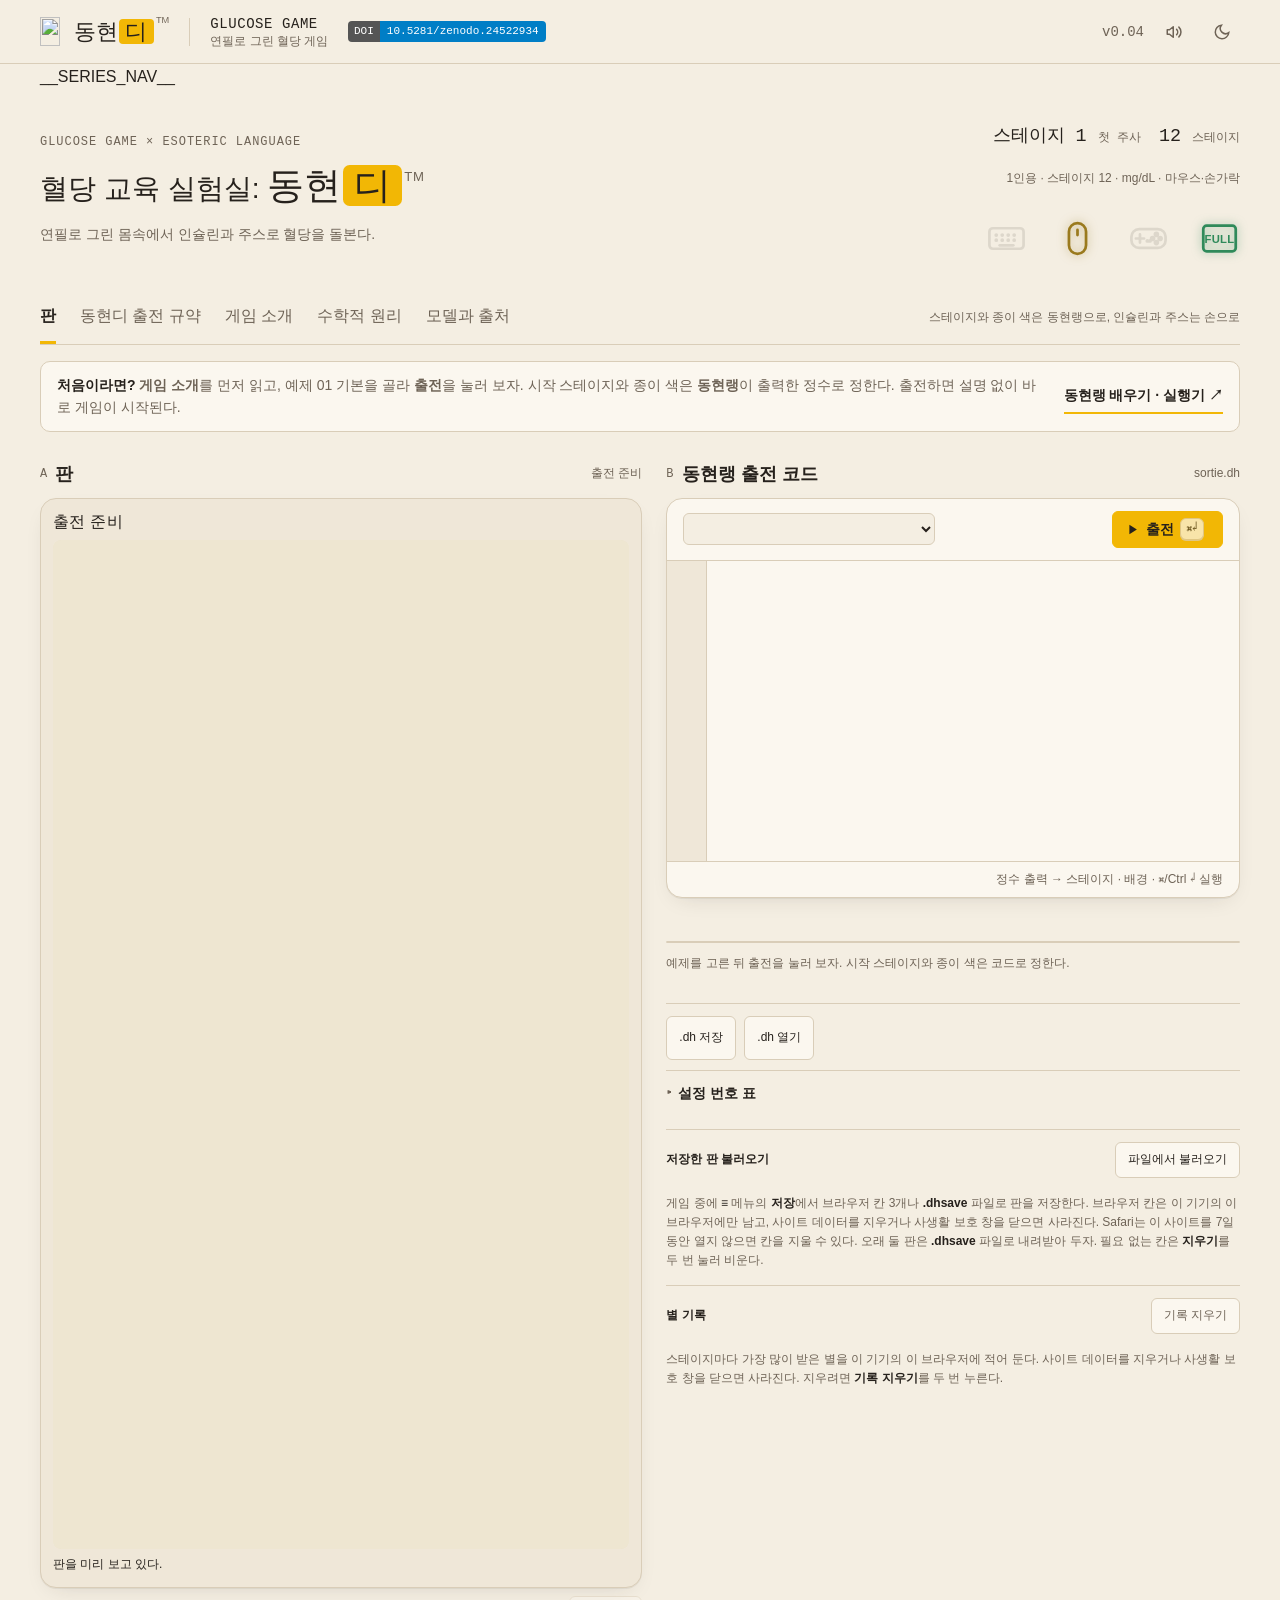
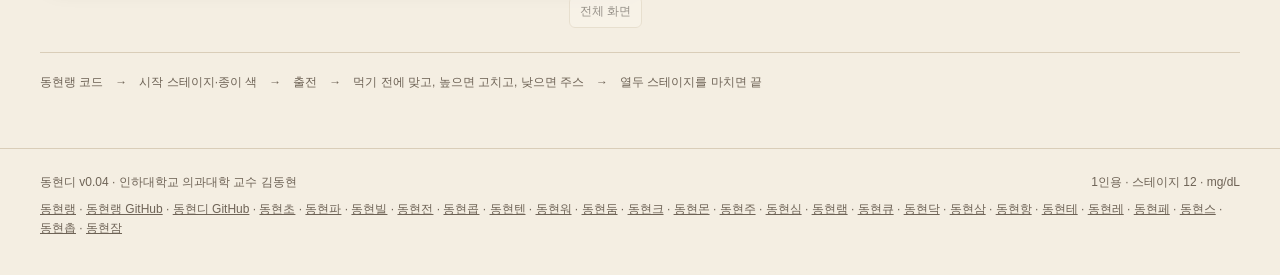
==== commit 32029f78: "동현디 v0.04: 눈금 판이 열린 동안에도 시간이 흐름 인슐린 눈금 판을 열어 용량을 정하는 동안에도 음식이 벨트를 타고 오고 혈당·인슐린·케톤을 계속 셈함. 눈금 판을 열면 빨" ====
--- a/src/index.html
+++ b/src/index.html
@@ -12,7 +12,7 @@
 <body>
 <header class="header">
   <a class="brand" href="#" aria-label="동현디 첫 화면으로"><span class="brand-main"><img class="brand-icon" src="__BRAND_ICON__" alt="" width="96" height="96">동현<span>디</span><sup>TM</sup></span><i class="brand-divider"></i><span class="brand-sub">GLUCOSE GAME<small>연필로 그린 혈당 게임</small></span></a><a class="doi-badge" href="https://doi.org/10.5281/zenodo.24522934" target="_blank" rel="noopener" aria-label="동현디 Zenodo DOI 10.5281/zenodo.24522934" title="Zenodo DOI (모든 버전)"><b>DOI</b><span>10.5281/zenodo.24522934</span></a>
-  <div class="edition">v0.03<button id="sound" class="icon-btn" aria-label="효과음 켜기·끄기" title="효과음 (M)" aria-pressed="true"><svg width="18" height="18" viewBox="0 0 24 24" fill="none" stroke="currentColor" stroke-width="2" stroke-linecap="round" stroke-linejoin="round" aria-hidden="true" focusable="false"><path d="M11 5 6 9H3v6h3l5 4z"/><path class="snd-on" d="M15.5 8.5a5 5 0 0 1 0 7M18.5 5.5a9 9 0 0 1 0 13"/><path class="snd-off" d="m16 9 6 6m0-6-6 6"/></svg></button><button id="theme" class="icon-btn" aria-label="밝은 화면과 어두운 화면 전환" title="화면 전환" aria-pressed="false"><svg width="18" height="18" viewBox="0 0 24 24" fill="none" stroke="currentColor" stroke-width="2" stroke-linecap="round" aria-hidden="true" focusable="false"><path d="M21 12.8A9 9 0 1 1 11.2 3a7 7 0 0 0 9.8 9.8z"/></svg></button></div>
+  <div class="edition">v0.04<button id="sound" class="icon-btn" aria-label="효과음 켜기·끄기" title="효과음 (M)" aria-pressed="true"><svg width="18" height="18" viewBox="0 0 24 24" fill="none" stroke="currentColor" stroke-width="2" stroke-linecap="round" stroke-linejoin="round" aria-hidden="true" focusable="false"><path d="M11 5 6 9H3v6h3l5 4z"/><path class="snd-on" d="M15.5 8.5a5 5 0 0 1 0 7M18.5 5.5a9 9 0 0 1 0 13"/><path class="snd-off" d="m16 9 6 6m0-6-6 6"/></svg></button><button id="theme" class="icon-btn" aria-label="밝은 화면과 어두운 화면 전환" title="화면 전환" aria-pressed="false"><svg width="18" height="18" viewBox="0 0 24 24" fill="none" stroke="currentColor" stroke-width="2" stroke-linecap="round" aria-hidden="true" focusable="false"><path d="M21 12.8A9 9 0 1 1 11.2 3a7 7 0 0 0 9.8 9.8z"/></svg></button></div>
 </header>
 <main>
 __SERIES_NAV__
@@ -66,7 +66,7 @@
   </section>
 
   <section id="tab-protocol" class="tab-panel document" hidden>
-    <div class="doc-heading"><div class="eyebrow">SORTIE I/O · v0.03</div><h2>스테이지와 종이 색은 동현랭으로, 돌봄은 손으로.</h2><p>동현랭 프로그램이 출력한 정수를 차례로 읽는다. <b>첫 정수가 시작 스테이지</b>이고 이것만 있으면 바로 시작한다. 둘째 정수는 배경 색이며 생략할 수 있다. 출전한 뒤에는 동현랭을 쓰지 않는다.</p></div>
+    <div class="doc-heading"><div class="eyebrow">SORTIE I/O · v0.04</div><h2>스테이지와 종이 색은 동현랭으로, 돌봄은 손으로.</h2><p>동현랭 프로그램이 출력한 정수를 차례로 읽는다. <b>첫 정수가 시작 스테이지</b>이고 이것만 있으면 바로 시작한다. 둘째 정수는 배경 색이며 생략할 수 있다. 출전한 뒤에는 동현랭을 쓰지 않는다.</p></div>
     <div class="table-wrap"><table><thead><tr><th>차례</th><th>뜻</th><th>값</th><th>기본값</th></tr></thead><tbody>
       <tr><td>첫째</td><td>시작 스테이지</td><td>1~12. 1 첫 주사 · 2 미리 맞기 · 3 탄수화물 비 · 4 눈대중 · 5 교정 · 6 겹쳐 맞기 · 7 저혈당과 주스 · 8 운동 · 9 케톤 · 10 아픈 날 · 11 시간대마다 다른 비 · 12 돌발 간식. 고른 스테이지부터 12까지 차례로 이어진다. <b>반드시 있어야 한다</b></td><td>—</td></tr>
       <tr><td>둘째</td><td>배경 색</td><td>1 미색(거친 미색 종이) · 2 스케치북 흰색. 종이 색이 바뀌면 그림을 모두 새로 그린다</td><td>1</td></tr>
@@ -93,8 +93,8 @@
     </ol></div>
     <div><h3>버튼 셋</h3><div class="table-wrap"><table class="key-table"><tbody>
       <tr><td><b>주스</b><br>왼쪽</td><td>한 번 누르면 주스 한 팩(탄수화물 15 g)을 마신다. 스테이지마다 네 팩이 있다. 주스는 음식보다 빨리 혈당을 올린다. 너무 많이 마시면 도로 높아진다</td></tr>
-      <tr><td><b>인슐린</b><br>가운데</td><td>누르면 <b>눈금 판</b>이 열리고 시간이 멈춘다. 0부터 15단위까지 0.5단위 눈금이 그어진 자를 <b>누르거나 끌어서</b> 용량을 정하고, <b>−1 · −0.5 · +0.5 · +1</b> 버튼으로 한 눈금씩 고친다. 판에는 그 용량이 맡는 탄수화물(g)과 내리는 혈당(mg/dL)이 함께 적힌다. <b>맞는다</b>를 누르면 들어가고 시간이 다시 흐른다. <b>취소</b>나 Esc를 누르면 맞지 않고 닫힌다</td></tr>
-      <tr><td><b>빨리 감기</b><br>오른쪽</td><td>한 번 누르면 시간이 4배로 흐르고, 다시 누르면 제 속도로 돌아온다. 혈당이 70 아래로 내려가거나 갑자기 간식이 오면 저절로 풀린다</td></tr>
+      <tr><td><b>인슐린</b><br>가운데</td><td>누르면 <b>눈금 판</b>이 열린다. 판이 열려 있는 동안에도 시간은 흐르고 음식은 벨트를 타고 온다. 0부터 15단위까지 0.5단위 눈금이 그어진 자를 <b>누르거나 끌어서</b> 용량을 정하고, <b>−1 · −0.5 · +0.5 · +1</b> 버튼으로 한 눈금씩 고친다. 판에는 그 용량이 맡는 탄수화물(g)과 내리는 혈당(mg/dL)이 함께 적힌다. <b>맞는다</b>를 누르면 들어간다. 눈금을 미리 정해 두었다가 음식이 ‘15분 전’ 표식에 닿을 때 누르면 된다. <b>취소</b>나 Esc를 누르면 맞지 않고 닫힌다</td></tr>
+      <tr><td><b>빨리 감기</b><br>오른쪽</td><td>한 번 누르면 시간이 4배로 흐르고, 다시 누르면 제 속도로 돌아온다. 혈당이 70 아래로 내려가거나 갑자기 간식이 오면 저절로 풀리고, 눈금 판을 열 때도 풀린다</td></tr>
       <tr><td><b>≡</b><br>오른쪽 위</td><td>메뉴를 연다(Esc도 된다). 계속 한다 · 저장 · 불러오기 · 소리 켜기/끄기 · 이 스테이지 다시 · 포기하고 출전 준비로. <b>저장</b>은 브라우저 칸 3개나 <b>.dhsave</b> 파일에 지금 판을 그대로 담고, <b>불러오기</b>나 출전 준비 화면의 <b>저장한 판 불러오기</b>에서 이어 한다. 불러온 직후에는 멈춘 채로 기다린다</td></tr>
     </tbody></table></div>
     <p class="input-note"><b>전체 화면</b>: 출전한 뒤 판 아래 <b>전체 화면</b> 버튼을 누르면 게임 화면이 비율을 지키며 화면을 꽉 채운다. 원래 화면으로 돌아오려면 오른쪽 위 <b>✕ 전체 화면 닫기</b>를 누른다. 요소 전체 화면을 못 쓰는 기기(iPhone Safari)에서는 창을 가득 채우는 방식으로 대신한다.</p></div></div>
@@ -162,7 +162,7 @@
         <div class="eq big"><math display="block"><mrow><mtext>범위 안 시간</mtext><mo>=</mo><mfrac><mrow><mn>70</mn><mo>≤</mo><mi>G</mi><mo>≤</mo><mn>180</mn><mtext>인 시간</mtext></mrow><mtext>전체 시간</mtext></mfrac><mo>×</mo><mn>100</mn></mrow></math></div>
         <div class="math-table-wrap"><table class="math-table"><thead><tr><th>별</th><th>조건</th></tr></thead><tbody><tr><td>★★★</td><td>범위 안 시간 70% 이상이고 70 아래 시간 4% 미만</td></tr><tr><td>★★</td><td>범위 안 시간 50% 이상</td></tr><tr><td>★</td><td>끝까지 마침</td></tr><tr><td>다시</td><td>혈당 40 이하 · 54 아래 40분 연속 · 케톤 3.0 이상</td></tr></tbody></table></div></article>
       <article><h3><span class="math-num">8</span>시간과 입자</h3><p>한 걸음은 게임 속 0.04분이고 1초에 60걸음이다.</p>
-        <div class="math-table-wrap"><table class="math-table"><thead><tr><th>속도</th><th>1초에 흐르는 시간</th></tr></thead><tbody><tr><td>제 속도</td><td>2.4분</td></tr><tr><td>빨리 감기(4배)</td><td>9.6분</td></tr><tr><td>눈금 판이 열린 동안</td><td>0분(멈춤)</td></tr></tbody></table></div>
+        <div class="math-table-wrap"><table class="math-table"><thead><tr><th>속도</th><th>1초에 흐르는 시간</th></tr></thead><tbody><tr><td>제 속도</td><td>2.4분</td></tr><tr><td>빨리 감기(4배)</td><td>9.6분</td></tr><tr><td>눈금 판이 열린 동안</td><td>2.4분(제 속도)</td></tr></tbody></table></div>
         <p>화면의 입자는 수치를 그대로 센 것이다. 포도당 하나가 2 mg/dL, 열쇠 하나가 인슐린 0.1단위, 케톤 하나가 0.1 mmol/L이다. 음식은 먹기 75분 전에 벨트에 나타나고, 벨트의 1분은 2칸이다.</p></article>
     </div>
     <p class="math-foot">이 셈은 교육용으로 단순하게 만든 것이다. 실제 몸에서는 탄수화물 비와 교정 계수가 시간대와 날마다 다르고, 지방·단백질·스트레스·주사 부위 같은 것들도 혈당을 바꾼다.</p>
@@ -171,7 +171,7 @@
   <section id="tab-about" class="tab-panel document" hidden>
     <div class="doc-heading"><div class="eyebrow">WHAT IS NEW, WHAT IS BORROWED</div><h2>게임 방식을 가져오고, 그림·소리·글·코드는 새로 만들었다.</h2><p>동현디는 1형 당뇨병 교육 게임 「Level One: A Diabetes Game」(<a href="https://playlevelone.com/features/" target="_blank" rel="noopener">playlevelone.com</a>)의 게임 방식을 가져온 실험이다. 아이디어를 제안한 부산대학교 의과대학 유석동 교수께 감사드린다. 음식이 벨트를 타고 오고, 인슐린 버튼으로 용량을 정해 맞고, 낮으면 주스를 마시고, 몸속의 포도당과 인슐린을 입자로 보여 주며, 별 셋까지 받는 방식이 그것이다.</p></div>
     <div class="science-block"><span class="index">01</span><div><h3>원작의 그림·소리·글·자료는 담지 않았다.</h3><p>원작의 그래픽, 음악·효과음, 글, 스테이지 자료, 코드는 쓰지 않았다. 원작은 휴대폰 앱이고 영어이며, 동현디는 원작의 공개 설명(<a href="https://playlevelone.com/features/" target="_blank" rel="noopener">기능 소개</a>, <a href="https://playlevelone.com/2024/04/10/game-design-document/" target="_blank" rel="noopener">개발 블로그</a>, <a href="https://playlevelone.com/faq/" target="_blank" rel="noopener">자주 묻는 질문</a>)을 읽고 방식을 옮겼다. 몸의 셈, 스테이지 열두 개, 음식, 말은 동현디에서 새로 만들었다.</p></div></div>
-    <div class="science-block"><span class="index">02</span><div><h3>원작과 다른 점.</h3><p>혈당 단위는 우리나라와 미국에서 쓰는 <b>mg/dL</b>이다. 스테이지는 열둘이고, 음식은 대한당뇨병학회 식품교환표의 1교환 단위로 골랐다. 인슐린 용량은 버튼을 누르고 있는 동안 오르는 방식 대신, 버튼을 누르면 열리는 <b>눈금 판</b>에서 0.5단위 눈금을 정해 맞는다. 판이 열린 동안에는 시간이 멈춘다. 튜토리얼과 안내하는 사람은 게임 안에 두지 않고 <b>게임 소개</b> 쪽에 글로 적었다. 판은 브라우저 칸과 파일로 저장하고 불러온다. 시작 스테이지와 종이 색은 동현랭으로 정한다. 배경 음악은 없고 효과음이 있다.</p></div></div>
+    <div class="science-block"><span class="index">02</span><div><h3>원작과 다른 점.</h3><p>혈당 단위는 우리나라와 미국에서 쓰는 <b>mg/dL</b>이다. 스테이지는 열둘이고, 음식은 대한당뇨병학회 식품교환표의 1교환 단위로 골랐다. 인슐린 용량은 버튼을 누르고 있는 동안 오르는 방식 대신, 버튼을 누르면 열리는 <b>눈금 판</b>에서 0.5단위 눈금을 정해 맞는다. 판이 열린 동안에도 시간은 흐른다. 튜토리얼과 안내하는 사람은 게임 안에 두지 않고 <b>게임 소개</b> 쪽에 글로 적었다. 판은 브라우저 칸과 파일로 저장하고 불러온다. 시작 스테이지와 종이 색은 동현랭으로 정한다. 배경 음악은 없고 효과음이 있다.</p></div></div>
     <div class="science-block"><span class="index">03</span><div><h3>지침에서 가져온 것.</h3><p>목표 범위 70–180 mg/dL와 범위 안 시간 70% 이상, 70 아래 4% 미만은 <a href="http://www.ncbi.nlm.nih.gov/pmc/articles/PMC11854972" target="_blank" rel="noopener">ISPAD 2024 혈당 목표</a>를 따랐다. 70 미만을 저혈당 경보, 54 미만을 뚜렷한 저혈당으로 보는 것과 빨리 흡수되는 탄수화물 약 0.3 g/kg(주스 한 팩 15 g은 체중 50 kg쯤의 양)은 <a href="https://www.ncbi.nlm.nih.gov/pmc/articles/PMC10107518/" target="_blank" rel="noopener">ISPAD 2022 저혈당</a>, 15분 뒤 다시 재는 것은 <a href="https://professional.diabetes.org/sites/dpro/files/2026-04/whattoknowwithalow-patient-4-26.pdf" target="_blank" rel="noopener">미국당뇨병학회 저혈당 안내</a>를 따랐다. 초속효성 인슐린을 먹기 10–15분 전에 맞는 것, 탄수화물 비와 교정 계수의 셈, 짧은 간격으로 겹쳐 맞으면 저혈당이 올 수 있다는 것은 <a href="https://www.ispad.org/static/3b8e00b2-9f33-43a5-a84f9eda1accef64/ICPCG-Chapter-9-2024.pdf" target="_blank" rel="noopener">ISPAD 2024 인슐린 치료</a>에 있다.</p><p>아픈 날에 인슐린을 끊지 않는 것, 케톤이 있으면 교정 용량을 10%(가벼울 때)·20%(뚜렷할 때) 늘리는 것, 혈중 케톤 3.0 mmol/L 이상이면 응급실로 가야 한다는 것은 <a href="https://www.ispad.org/static/6551d05a-156c-4772-a32a6d663fcfc2d4/2022CGCh13PediatricDiabetes-2.pdf" target="_blank" rel="noopener">ISPAD 2022 아픈 날 관리</a>, 식사 뒤 두 시간 안에 유산소 운동을 하면 식사 인슐린을 25–75% 줄이는 것은 <a href="https://www.ncbi.nlm.nih.gov/pmc/articles/PMC10107219/" target="_blank" rel="noopener">ISPAD 2022 운동</a>을 따랐다. 음식의 탄수화물은 <a href="https://diabetes.or.kr/general/dietary/dietary_03.php" target="_blank" rel="noopener">대한당뇨병학회 식품교환표</a>의 값이다.</p></div></div>
     <div class="science-block"><span class="index">04</span><div><h3>게임을 위해 정한 것.</h3><p>다음은 지침의 값이 아니라 게임이 돌아가도록 정한 가정이다. 기저 인슐린이 잘 맞아 가만두면 혈당이 평평하다. 인슐린은 30분짜리 세 칸, 음식은 두 칸을 지난다. 탄수화물 1 g이 올리는 혈당은 교정 계수 ÷ 탄수화물 비로 고정했다. 운동은 시간당 90을 내리고 인슐린 효과를 1.5배로, 아픈 날은 시간당 12를 올리고 효과를 0.85배로 했다. 케톤이 가벼운 때와 뚜렷한 때를 0.6과 1.5에서 가른 것, 케톤이 늘고 주는 빠르기, 다시 해야 하는 기준(혈당 40, 54 아래 40분, 케톤 3.0), 별의 기준도 게임의 규칙이다.</p><p>담지 않은 것도 있다. 운동한 날 밤에 늦게 오는 저혈당, 지방과 단백질, 기저 인슐린 조절, 인슐린 펌프와 연속혈당측정기의 지연, 글루카곤은 나오지 않는다. 체중을 따로 두지 않아서 주스는 늘 15 g이다.</p></div></div>
     <div class="science-block"><span class="index">05</span><div><h3>치료 도구가 아니다.</h3><p>동현디는 원리를 익히는 교육용 게임이다. 실제 혈당을 적거나 실제 용량을 정하는 데 쓰지 않는다. 게임 속 탄수화물 비 10과 교정 계수 50은 셈하기 쉽게 고른 수이고, 실제 값은 사람마다 다르며 담당 의료진이 정한다. 저혈당, 아픈 날, 케톤이 있을 때의 대처도 의료진이 정해 준 계획을 따른다.</p></div></div>
@@ -181,7 +181,7 @@
     <aside class="maker-note"><span class="eyebrow">만든 사람</span><a class="sponsor-btn" href="https://github.com/sponsors/Raspberry-Kim" target="_blank" rel="noopener" aria-label="GitHub Sponsors로 동현랭 후원하기" title="GitHub Sponsors로 후원하기"><svg width="13" height="13" viewBox="0 0 16 16" fill="currentColor" aria-hidden="true"><path d="M7.655 14.916v-.001h-.002l-.006-.003-.018-.01a22.066 22.066 0 0 1-3.744-2.584C2.045 10.731 0 8.35 0 5.5 0 2.836 2.086 1 4.25 1 5.797 1 7.153 1.802 8 3.02 8.847 1.802 10.203 1 11.75 1 13.914 1 16 2.836 16 5.5c0 2.85-2.044 5.231-3.886 6.818a22.094 22.094 0 0 1-3.433 2.414 7.152 7.152 0 0 1-.31.17l-.018.01-.008.004a.75.75 0 0 1-.69 0Z"></path></svg>후원</a><p>인하대학교 의과대학 김동현 교수는 백신학·감염학을 연구한다. 명랑하고 따뜻한 개발을 지향한다.</p></aside>
   </section>
 </main>
-<footer><span>동현디 v0.03 · 인하대학교 의과대학 교수 김동현</span><span>1인용 · 스테이지 12 · mg/dL</span><span><a href="https://raspberry-kim.github.io/donghyun-lang/" target="_blank" rel="noopener">동현랭</a> · <a href="https://github.com/Raspberry-Kim/donghyun-lang" target="_blank" rel="noopener">동현랭 GitHub</a> · <a href="https://github.com/Raspberry-Kim/donghyun-lab24" target="_blank" rel="noopener">동현디 GitHub</a> · <a href="https://raspberry-kim.github.io/donghyun-lab1/" target="_blank" rel="noopener">동현초</a> · <a href="https://raspberry-kim.github.io/donghyun-lab2/" target="_blank" rel="noopener">동현파</a> · <a href="https://raspberry-kim.github.io/donghyun-lab3/" target="_blank" rel="noopener">동현빌</a> · <a href="https://raspberry-kim.github.io/donghyun-lab4/" target="_blank" rel="noopener">동현전</a> · <a href="https://raspberry-kim.github.io/donghyun-lab5/" target="_blank" rel="noopener">동현콥</a> · <a href="https://raspberry-kim.github.io/donghyun-lab6/" target="_blank" rel="noopener">동현텐</a> · <a href="https://raspberry-kim.github.io/donghyun-lab7/" target="_blank" rel="noopener">동현워</a> · <a href="https://raspberry-kim.github.io/donghyun-lab8/" target="_blank" rel="noopener">동현둠</a> · <a href="https://raspberry-kim.github.io/donghyun-lab9/" target="_blank" rel="noopener">동현크</a> · <a href="https://raspberry-kim.github.io/donghyun-lab10/" target="_blank" rel="noopener">동현몬</a> · <a href="https://raspberry-kim.github.io/donghyun-lab11/" target="_blank" rel="noopener">동현주</a> · <a href="https://raspberry-kim.github.io/donghyun-lab12/" target="_blank" rel="noopener">동현심</a> · <a href="https://raspberry-kim.github.io/donghyun-lab13/" target="_blank" rel="noopener">동현램</a> · <a href="https://raspberry-kim.github.io/donghyun-lab14/" target="_blank" rel="noopener">동현큐</a> · <a href="https://raspberry-kim.github.io/donghyun-lab15/" target="_blank" rel="noopener">동현닥</a> · <a href="https://raspberry-kim.github.io/donghyun-lab16/" target="_blank" rel="noopener">동현삼</a> · <a href="https://raspberry-kim.github.io/donghyun-lab17/" target="_blank" rel="noopener">동현항</a> · <a href="https://raspberry-kim.github.io/donghyun-lab18/" target="_blank" rel="noopener">동현테</a> · <a href="https://raspberry-kim.github.io/donghyun-lab19/" target="_blank" rel="noopener">동현레</a> · <a href="https://raspberry-kim.github.io/donghyun-lab20/" target="_blank" rel="noopener">동현페</a> · <a href="https://raspberry-kim.github.io/donghyun-lab21/" target="_blank" rel="noopener">동현스</a> · <a href="https://raspberry-kim.github.io/donghyun-lab22/" target="_blank" rel="noopener">동현촙</a> · <a href="https://raspberry-kim.github.io/donghyun-lab23/" target="_blank" rel="noopener">동현잠</a></span></footer>
+<footer><span>동현디 v0.04 · 인하대학교 의과대학 교수 김동현</span><span>1인용 · 스테이지 12 · mg/dL</span><span><a href="https://raspberry-kim.github.io/donghyun-lang/" target="_blank" rel="noopener">동현랭</a> · <a href="https://github.com/Raspberry-Kim/donghyun-lang" target="_blank" rel="noopener">동현랭 GitHub</a> · <a href="https://github.com/Raspberry-Kim/donghyun-lab24" target="_blank" rel="noopener">동현디 GitHub</a> · <a href="https://raspberry-kim.github.io/donghyun-lab1/" target="_blank" rel="noopener">동현초</a> · <a href="https://raspberry-kim.github.io/donghyun-lab2/" target="_blank" rel="noopener">동현파</a> · <a href="https://raspberry-kim.github.io/donghyun-lab3/" target="_blank" rel="noopener">동현빌</a> · <a href="https://raspberry-kim.github.io/donghyun-lab4/" target="_blank" rel="noopener">동현전</a> · <a href="https://raspberry-kim.github.io/donghyun-lab5/" target="_blank" rel="noopener">동현콥</a> · <a href="https://raspberry-kim.github.io/donghyun-lab6/" target="_blank" rel="noopener">동현텐</a> · <a href="https://raspberry-kim.github.io/donghyun-lab7/" target="_blank" rel="noopener">동현워</a> · <a href="https://raspberry-kim.github.io/donghyun-lab8/" target="_blank" rel="noopener">동현둠</a> · <a href="https://raspberry-kim.github.io/donghyun-lab9/" target="_blank" rel="noopener">동현크</a> · <a href="https://raspberry-kim.github.io/donghyun-lab10/" target="_blank" rel="noopener">동현몬</a> · <a href="https://raspberry-kim.github.io/donghyun-lab11/" target="_blank" rel="noopener">동현주</a> · <a href="https://raspberry-kim.github.io/donghyun-lab12/" target="_blank" rel="noopener">동현심</a> · <a href="https://raspberry-kim.github.io/donghyun-lab13/" target="_blank" rel="noopener">동현램</a> · <a href="https://raspberry-kim.github.io/donghyun-lab14/" target="_blank" rel="noopener">동현큐</a> · <a href="https://raspberry-kim.github.io/donghyun-lab15/" target="_blank" rel="noopener">동현닥</a> · <a href="https://raspberry-kim.github.io/donghyun-lab16/" target="_blank" rel="noopener">동현삼</a> · <a href="https://raspberry-kim.github.io/donghyun-lab17/" target="_blank" rel="noopener">동현항</a> · <a href="https://raspberry-kim.github.io/donghyun-lab18/" target="_blank" rel="noopener">동현테</a> · <a href="https://raspberry-kim.github.io/donghyun-lab19/" target="_blank" rel="noopener">동현레</a> · <a href="https://raspberry-kim.github.io/donghyun-lab20/" target="_blank" rel="noopener">동현페</a> · <a href="https://raspberry-kim.github.io/donghyun-lab21/" target="_blank" rel="noopener">동현스</a> · <a href="https://raspberry-kim.github.io/donghyun-lab22/" target="_blank" rel="noopener">동현촙</a> · <a href="https://raspberry-kim.github.io/donghyun-lab23/" target="_blank" rel="noopener">동현잠</a></span></footer>
 <script src="./game.js"></script>
 <script>
 /* 입력 표식 풍선 도움말 */
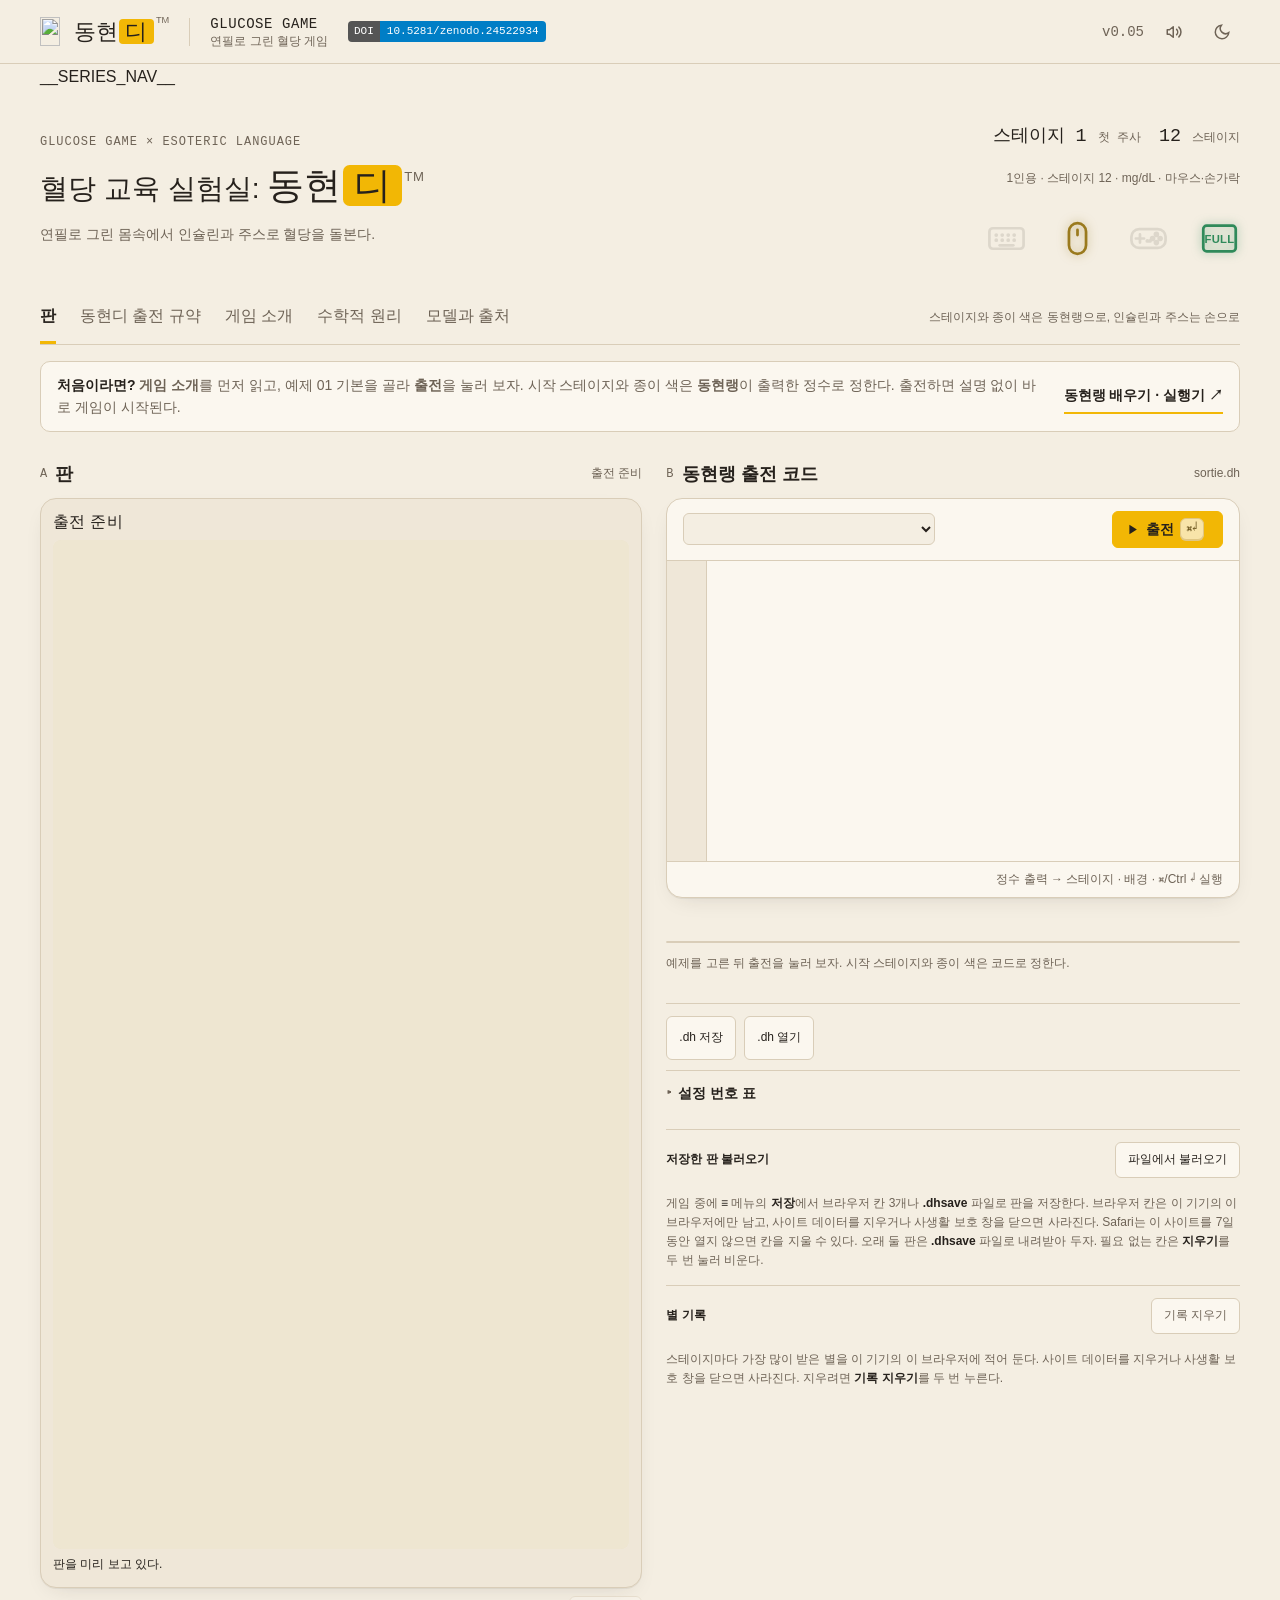
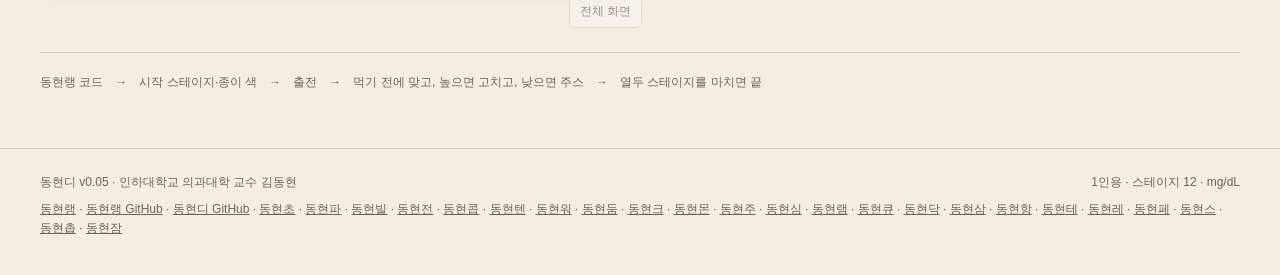
==== commit 53e00b11: "동현디 v0.05: 속도를 1배속·2배속·4배속에서 고름(기본 2배속) 빨리 감기 버튼 자리에 속도 버튼 셋을 둠. 처음은 2배속, 1배속이 원래 속도. 4배속은 저혈당·돌발 간식" ====
--- a/src/index.html
+++ b/src/index.html
@@ -12,13 +12,13 @@
 <body>
 <header class="header">
   <a class="brand" href="#" aria-label="동현디 첫 화면으로"><span class="brand-main"><img class="brand-icon" src="__BRAND_ICON__" alt="" width="96" height="96">동현<span>디</span><sup>TM</sup></span><i class="brand-divider"></i><span class="brand-sub">GLUCOSE GAME<small>연필로 그린 혈당 게임</small></span></a><a class="doi-badge" href="https://doi.org/10.5281/zenodo.24522934" target="_blank" rel="noopener" aria-label="동현디 Zenodo DOI 10.5281/zenodo.24522934" title="Zenodo DOI (모든 버전)"><b>DOI</b><span>10.5281/zenodo.24522934</span></a>
-  <div class="edition">v0.04<button id="sound" class="icon-btn" aria-label="효과음 켜기·끄기" title="효과음 (M)" aria-pressed="true"><svg width="18" height="18" viewBox="0 0 24 24" fill="none" stroke="currentColor" stroke-width="2" stroke-linecap="round" stroke-linejoin="round" aria-hidden="true" focusable="false"><path d="M11 5 6 9H3v6h3l5 4z"/><path class="snd-on" d="M15.5 8.5a5 5 0 0 1 0 7M18.5 5.5a9 9 0 0 1 0 13"/><path class="snd-off" d="m16 9 6 6m0-6-6 6"/></svg></button><button id="theme" class="icon-btn" aria-label="밝은 화면과 어두운 화면 전환" title="화면 전환" aria-pressed="false"><svg width="18" height="18" viewBox="0 0 24 24" fill="none" stroke="currentColor" stroke-width="2" stroke-linecap="round" aria-hidden="true" focusable="false"><path d="M21 12.8A9 9 0 1 1 11.2 3a7 7 0 0 0 9.8 9.8z"/></svg></button></div>
+  <div class="edition">v0.05<button id="sound" class="icon-btn" aria-label="효과음 켜기·끄기" title="효과음 (M)" aria-pressed="true"><svg width="18" height="18" viewBox="0 0 24 24" fill="none" stroke="currentColor" stroke-width="2" stroke-linecap="round" stroke-linejoin="round" aria-hidden="true" focusable="false"><path d="M11 5 6 9H3v6h3l5 4z"/><path class="snd-on" d="M15.5 8.5a5 5 0 0 1 0 7M18.5 5.5a9 9 0 0 1 0 13"/><path class="snd-off" d="m16 9 6 6m0-6-6 6"/></svg></button><button id="theme" class="icon-btn" aria-label="밝은 화면과 어두운 화면 전환" title="화면 전환" aria-pressed="false"><svg width="18" height="18" viewBox="0 0 24 24" fill="none" stroke="currentColor" stroke-width="2" stroke-linecap="round" aria-hidden="true" focusable="false"><path d="M21 12.8A9 9 0 1 1 11.2 3a7 7 0 0 0 9.8 9.8z"/></svg></button></div>
 </header>
 <main>
 __SERIES_NAV__
   <section class="intro">
     <div><div class="eyebrow">GLUCOSE GAME × ESOTERIC LANGUAGE</div><h1>혈당 교육 실험실: <span class="title-brand">동현<span>디</span><sup>TM</sup></span></h1><p>연필로 그린 몸속에서 인슐린과 주스로 혈당을 돌본다.</p></div>
-    <div class="model-stamp"><strong id="stamp-mode">스테이지 1 <span>첫 주사</span></strong><strong>12 <span>스테이지</span></strong><small>1인용 · 스테이지 12 · mg/dL · 마우스·손가락</small><div class="input-marks" role="group" aria-label="입력 표식 · 쓸 수 있는 것: 마우스(손가락) · 전체 화면"><span class="mark off kb" tabindex="0" data-tip="키보드 안 됨 · 게임은 마우스나 손가락으로 한다. <b>Esc</b>로 메뉴를 열 수 있다." aria-label="키보드 안 됨"><svg viewBox="0 0 24 24" aria-hidden="true"><rect x="2" y="6" width="20" height="12" rx="2"/><path class="dots" d="M6 10h.01M9.5 10h.01M13 10h.01M16.5 10h.01M6 13h.01M9.5 13h.01M13 13h.01M16.5 13h.01"/><path d="M8 16h8"/></svg></span><span class="mark on ms" tabindex="0" data-tip="마우스·손가락 가능 · 화면 아래 버튼 셋을 누른다. <b>인슐린</b>을 누르면 눈금 판이 열리고, 자를 누르거나 끌어 용량을 정한 뒤 <b>맞는다</b>를 누른다. <b>주스</b>와 <b>빨리 감기</b>는 한 번 누른다." aria-label="마우스·손가락 가능"><svg viewBox="0 0 24 24" aria-hidden="true"><rect x="7" y="3" width="10" height="18" rx="5"/><path d="M12 7v3"/></svg></span><span class="mark off gp" tabindex="0" data-tip="게임패드 안 됨 · 이 실험실은 게임패드로 조작하지 않는다." aria-label="게임패드 안 됨"><svg viewBox="0 0 24 24" aria-hidden="true"><rect x="2" y="6.5" width="20" height="11" rx="4.5"/><path d="M7 9.6v4.8M4.6 12h4.8"/><circle cx="16.6" cy="9.6" r=".85"/><circle cx="14.4" cy="12" r=".85"/><circle cx="18.8" cy="12" r=".85"/><circle cx="16.6" cy="14.4" r=".85"/><path class="dots" d="M11.3 13.4h.01M12.9 13.4h.01"/></svg></span><span class="mark on fs" tabindex="0" data-tip="전체 화면 가능 · 출전한 뒤 화면 아래 <b>전체 화면</b> 버튼으로 게임 화면을 꽉 채울 수 있다." aria-label="전체 화면 가능"><svg viewBox="0 0 24 24" aria-hidden="true"><rect x="2.5" y="4.5" width="19" height="15" rx="2"/><text class="full" x="12" y="14.6" text-anchor="middle">FULL</text></svg></span></div></div>
+    <div class="model-stamp"><strong id="stamp-mode">스테이지 1 <span>첫 주사</span></strong><strong>12 <span>스테이지</span></strong><small>1인용 · 스테이지 12 · mg/dL · 마우스·손가락</small><div class="input-marks" role="group" aria-label="입력 표식 · 쓸 수 있는 것: 마우스(손가락) · 전체 화면"><span class="mark off kb" tabindex="0" data-tip="키보드 안 됨 · 게임은 마우스나 손가락으로 한다. <b>Esc</b>로 메뉴를 열 수 있다." aria-label="키보드 안 됨"><svg viewBox="0 0 24 24" aria-hidden="true"><rect x="2" y="6" width="20" height="12" rx="2"/><path class="dots" d="M6 10h.01M9.5 10h.01M13 10h.01M16.5 10h.01M6 13h.01M9.5 13h.01M13 13h.01M16.5 13h.01"/><path d="M8 16h8"/></svg></span><span class="mark on ms" tabindex="0" data-tip="마우스·손가락 가능 · 화면 아래 버튼을 누른다. <b>인슐린</b>을 누르면 눈금 판이 열리고, 자를 누르거나 끌어 용량을 정한 뒤 <b>맞는다</b>를 누른다. <b>주스</b>는 한 번 누르고, <b>속도</b>는 1배속 · 2배속 · 4배속 가운데 하나를 누른다." aria-label="마우스·손가락 가능"><svg viewBox="0 0 24 24" aria-hidden="true"><rect x="7" y="3" width="10" height="18" rx="5"/><path d="M12 7v3"/></svg></span><span class="mark off gp" tabindex="0" data-tip="게임패드 안 됨 · 이 실험실은 게임패드로 조작하지 않는다." aria-label="게임패드 안 됨"><svg viewBox="0 0 24 24" aria-hidden="true"><rect x="2" y="6.5" width="20" height="11" rx="4.5"/><path d="M7 9.6v4.8M4.6 12h4.8"/><circle cx="16.6" cy="9.6" r=".85"/><circle cx="14.4" cy="12" r=".85"/><circle cx="18.8" cy="12" r=".85"/><circle cx="16.6" cy="14.4" r=".85"/><path class="dots" d="M11.3 13.4h.01M12.9 13.4h.01"/></svg></span><span class="mark on fs" tabindex="0" data-tip="전체 화면 가능 · 출전한 뒤 화면 아래 <b>전체 화면</b> 버튼으로 게임 화면을 꽉 채울 수 있다." aria-label="전체 화면 가능"><svg viewBox="0 0 24 24" aria-hidden="true"><rect x="2.5" y="4.5" width="19" height="15" rx="2"/><text class="full" x="12" y="14.6" text-anchor="middle">FULL</text></svg></span></div></div>
   </section>
   <nav class="tabs" aria-label="동현디 메뉴"><button class="active" data-tab="play" aria-current="page">판</button><button data-tab="protocol">동현디 출전 규약</button><button data-tab="rules">게임 소개</button><button data-tab="math">수학적 원리</button><button data-tab="about">모델과 출처</button><span>스테이지와 종이 색은 동현랭으로, 인슐린과 주스는 손으로</span></nav>
   <div class="getting-started"><p><strong>처음이라면?</strong> <b>게임 소개</b>를 먼저 읽고, 예제 01 기본을 골라 <b>출전</b>을 눌러 보자. 시작 스테이지와 종이 색은 <b>동현랭</b>이 출력한 정수로 정한다. 출전하면 설명 없이 바로 게임이 시작된다.</p><a href="https://raspberry-kim.github.io/donghyun-lang/" target="_blank" rel="noopener">동현랭 배우기 · 실행기 ↗</a></div>
@@ -28,7 +28,7 @@
       <div class="field-col">
         <div class="section-title"><h2><span>A</span> 판</h2><span id="status" role="status">출전 준비</span></div>
         <div class="stage-full" id="stage-full"><button id="exit-full" class="exit-full" type="button" hidden aria-label="전체 화면 닫기">✕ 전체 화면 닫기</button><p class="full-hint" id="full-hint" hidden>원래 화면으로 돌아오려면 오른쪽 위 <b>✕ 전체 화면 닫기</b>를 누른다.</p>
-        <div class="board-wrap" id="board-wrap" tabindex="0" aria-label="동현디 판. 화면 아래의 주스·인슐린·빨리 감기 버튼을 마우스나 손가락으로 누른다.">
+        <div class="board-wrap" id="board-wrap" tabindex="0" aria-label="동현디 판. 화면 아래의 주스·인슐린·속도 버튼을 마우스나 손가락으로 누른다.">
           <div class="board-top"><span id="day">출전 준비</span><span id="turn-badge"></span></div>
           <div class="board-stage ds-board"><canvas id="game" width="720" height="1260" role="img" aria-label="동현디 게임 화면. 연필로 그린 혈당 그래프와 음식 벨트, 몸속의 포도당과 인슐린">캔버스를 쓸 수 있는 브라우저에서 열어 보자.</canvas>
             <div id="menu" class="game-menu" hidden role="menu"></div>
@@ -58,7 +58,7 @@
         <section class="hud" id="hud" hidden>
           <div class="info-card grid" id="info-card"></div>
           <div class="log-card"><div class="section-title"><h2><span>C</span> 돌봄 기록</h2><button id="concede" class="small-btn">포기하고 출전 준비로</button></div><ol id="log"></ol></div><input id="load-file" type="file" accept=".dhsave,.json,application/json" hidden>
-          <div class="keys"><span><b>인슐린</b> 누르면 눈금 판이 열린다. 자를 누르거나 끌어 0.5단위 눈금을 정하고 <b>맞는다</b>를 누른다</span><span><b>주스</b> 한 번에 한 팩(15 g)</span><span><b>빨리 감기</b> 한 번 누르면 4배, 다시 누르면 제 속도</span><span><b>≡</b> 메뉴(저장 · 불러오기 · 소리 · 다시 하기 · 포기)</span><span>조작은 마우스나 손가락으로 한다. 키보드는 <kbd>Esc</kbd> 메뉴와 <kbd>M</kbd> 효과음에만 쓴다</span></div>
+          <div class="keys"><span><b>인슐린</b> 누르면 눈금 판이 열린다. 자를 누르거나 끌어 0.5단위 눈금을 정하고 <b>맞는다</b>를 누른다</span><span><b>주스</b> 한 번에 한 팩(15 g)</span><span><b>속도</b> 1배속 · 2배속(기본) · 4배속 가운데 하나를 누른다</span><span><b>≡</b> 메뉴(저장 · 불러오기 · 소리 · 다시 하기 · 포기)</span><span>조작은 마우스나 손가락으로 한다. 키보드는 <kbd>Esc</kbd> 메뉴와 <kbd>M</kbd> 효과음에만 쓴다</span></div>
         </section>
       </div>
     </div>
@@ -66,7 +66,7 @@
   </section>
 
   <section id="tab-protocol" class="tab-panel document" hidden>
-    <div class="doc-heading"><div class="eyebrow">SORTIE I/O · v0.04</div><h2>스테이지와 종이 색은 동현랭으로, 돌봄은 손으로.</h2><p>동현랭 프로그램이 출력한 정수를 차례로 읽는다. <b>첫 정수가 시작 스테이지</b>이고 이것만 있으면 바로 시작한다. 둘째 정수는 배경 색이며 생략할 수 있다. 출전한 뒤에는 동현랭을 쓰지 않는다.</p></div>
+    <div class="doc-heading"><div class="eyebrow">SORTIE I/O · v0.05</div><h2>스테이지와 종이 색은 동현랭으로, 돌봄은 손으로.</h2><p>동현랭 프로그램이 출력한 정수를 차례로 읽는다. <b>첫 정수가 시작 스테이지</b>이고 이것만 있으면 바로 시작한다. 둘째 정수는 배경 색이며 생략할 수 있다. 출전한 뒤에는 동현랭을 쓰지 않는다.</p></div>
     <div class="table-wrap"><table><thead><tr><th>차례</th><th>뜻</th><th>값</th><th>기본값</th></tr></thead><tbody>
       <tr><td>첫째</td><td>시작 스테이지</td><td>1~12. 1 첫 주사 · 2 미리 맞기 · 3 탄수화물 비 · 4 눈대중 · 5 교정 · 6 겹쳐 맞기 · 7 저혈당과 주스 · 8 운동 · 9 케톤 · 10 아픈 날 · 11 시간대마다 다른 비 · 12 돌발 간식. 고른 스테이지부터 12까지 차례로 이어진다. <b>반드시 있어야 한다</b></td><td>—</td></tr>
       <tr><td>둘째</td><td>배경 색</td><td>1 미색(거친 미색 종이) · 2 스케치북 흰색. 종이 색이 바뀌면 그림을 모두 새로 그린다</td><td>1</td></tr>
@@ -89,18 +89,18 @@
       <li><b>먹기 전에 맞는다.</b> 음식이 벨트의 <b>‘15분 전’</b> 표식에 닿을 때 인슐린을 맞는다. 너무 일찍 맞으면 먹기 전에 낮아지고, 늦게 맞으면 먹은 뒤에 높이 오른다.</li>
       <li><b>높으면 고친다.</b> 혈당이 높게 머물면 교정 용량을 맞는다. 앞서 맞은 인슐린이 몸속에 남아 있으면 그만큼 빼고 맞는다.</li>
       <li><b>낮으면 주스.</b> 70 아래로 내려가면 주스 한 팩을 마시고 15분쯤 기다려 다시 본다.</li>
-      <li><b>기다린다.</b> 할 일이 없을 때는 빨리 감기로 시간을 보낸다. 정해진 시각이 되면 스테이지가 끝나고 별을 받는다.</li>
+      <li><b>기다린다.</b> 할 일이 없을 때는 4배속으로 시간을 보낸다. 정해진 시각이 되면 스테이지가 끝나고 별을 받는다.</li>
     </ol></div>
-    <div><h3>버튼 셋</h3><div class="table-wrap"><table class="key-table"><tbody>
+    <div><h3>버튼</h3><div class="table-wrap"><table class="key-table"><tbody>
       <tr><td><b>주스</b><br>왼쪽</td><td>한 번 누르면 주스 한 팩(탄수화물 15 g)을 마신다. 스테이지마다 네 팩이 있다. 주스는 음식보다 빨리 혈당을 올린다. 너무 많이 마시면 도로 높아진다</td></tr>
       <tr><td><b>인슐린</b><br>가운데</td><td>누르면 <b>눈금 판</b>이 열린다. 판이 열려 있는 동안에도 시간은 흐르고 음식은 벨트를 타고 온다. 0부터 15단위까지 0.5단위 눈금이 그어진 자를 <b>누르거나 끌어서</b> 용량을 정하고, <b>−1 · −0.5 · +0.5 · +1</b> 버튼으로 한 눈금씩 고친다. 판에는 그 용량이 맡는 탄수화물(g)과 내리는 혈당(mg/dL)이 함께 적힌다. <b>맞는다</b>를 누르면 들어간다. 눈금을 미리 정해 두었다가 음식이 ‘15분 전’ 표식에 닿을 때 누르면 된다. <b>취소</b>나 Esc를 누르면 맞지 않고 닫힌다</td></tr>
-      <tr><td><b>빨리 감기</b><br>오른쪽</td><td>한 번 누르면 시간이 4배로 흐르고, 다시 누르면 제 속도로 돌아온다. 혈당이 70 아래로 내려가거나 갑자기 간식이 오면 저절로 풀리고, 눈금 판을 열 때도 풀린다</td></tr>
+      <tr><td><b>속도</b><br>오른쪽</td><td><b>1배속 · 2배속 · 4배속</b> 가운데 하나를 눌러 고른다. 처음에는 2배속이고, 1배속이 원래 속도이다. 4배속은 혈당이 70 아래로 내려가거나 갑자기 간식이 오거나 눈금 판을 열면 2배속으로 돌아온다. 1배속을 골랐으면 다음 스테이지에서도 1배속이다</td></tr>
       <tr><td><b>≡</b><br>오른쪽 위</td><td>메뉴를 연다(Esc도 된다). 계속 한다 · 저장 · 불러오기 · 소리 켜기/끄기 · 이 스테이지 다시 · 포기하고 출전 준비로. <b>저장</b>은 브라우저 칸 3개나 <b>.dhsave</b> 파일에 지금 판을 그대로 담고, <b>불러오기</b>나 출전 준비 화면의 <b>저장한 판 불러오기</b>에서 이어 한다. 불러온 직후에는 멈춘 채로 기다린다</td></tr>
     </tbody></table></div>
     <p class="input-note"><b>전체 화면</b>: 출전한 뒤 판 아래 <b>전체 화면</b> 버튼을 누르면 게임 화면이 비율을 지키며 화면을 꽉 채운다. 원래 화면으로 돌아오려면 오른쪽 위 <b>✕ 전체 화면 닫기</b>를 누른다. 요소 전체 화면을 못 쓰는 기기(iPhone Safari)에서는 창을 가득 채우는 방식으로 대신한다.</p></div></div>
 
     <h3>화면 읽기</h3>
-    <p>화면은 위에서 아래로 다섯 층이다. 맨 위에 시각과 지금 혈당, 그 아래 혈당 그래프, 음식 벨트, 몸속(혈액 방), 그리고 버튼 셋이 있다. 그래프는 지나온 혈당을 선으로 그리고, 두 점선 사이(70–180)가 목표 범위다. 선 위의 작은 표시는 인슐린을 맞은 때, 먹은 때, 주스를 마신 때다.</p>
+    <p>화면은 위에서 아래로 다섯 층이다. 맨 위에 시각과 지금 혈당, 그 아래 혈당 그래프, 음식 벨트, 몸속(혈액 방), 그리고 버튼이 있다. 그래프는 지나온 혈당을 선으로 그리고, 두 점선 사이(70–180)가 목표 범위다. 선 위의 작은 표시는 인슐린을 맞은 때, 먹은 때, 주스를 마신 때다.</p>
     <div class="art-grid wide">
       <article><canvas width="132" height="132" data-art="arrow" role="img" aria-label="화살표 연필 그림"></canvas><h4>혈당과 화살표</h4><p>맨 위의 큰 숫자가 지금 혈당(mg/dL)이다. 옆의 화살표는 지난 15분 동안 오르내린 빠르기를 기울기로 보여 준다.</p></article>
       <article><canvas width="132" height="132" data-art="face_ok" role="img" aria-label="얼굴 연필 그림"></canvas><h4>얼굴</h4><p>범위 안이면 웃는다. 70 아래로 내려가면 식은땀을 흘리고, 높으면 얼굴이 달아올라 찡그린다. 아픈 날에는 이마에 수건을 올리고 체온계를 문다.</p></article>
@@ -162,7 +162,7 @@
         <div class="eq big"><math display="block"><mrow><mtext>범위 안 시간</mtext><mo>=</mo><mfrac><mrow><mn>70</mn><mo>≤</mo><mi>G</mi><mo>≤</mo><mn>180</mn><mtext>인 시간</mtext></mrow><mtext>전체 시간</mtext></mfrac><mo>×</mo><mn>100</mn></mrow></math></div>
         <div class="math-table-wrap"><table class="math-table"><thead><tr><th>별</th><th>조건</th></tr></thead><tbody><tr><td>★★★</td><td>범위 안 시간 70% 이상이고 70 아래 시간 4% 미만</td></tr><tr><td>★★</td><td>범위 안 시간 50% 이상</td></tr><tr><td>★</td><td>끝까지 마침</td></tr><tr><td>다시</td><td>혈당 40 이하 · 54 아래 40분 연속 · 케톤 3.0 이상</td></tr></tbody></table></div></article>
       <article><h3><span class="math-num">8</span>시간과 입자</h3><p>한 걸음은 게임 속 0.04분이고 1초에 60걸음이다.</p>
-        <div class="math-table-wrap"><table class="math-table"><thead><tr><th>속도</th><th>1초에 흐르는 시간</th></tr></thead><tbody><tr><td>제 속도</td><td>2.4분</td></tr><tr><td>빨리 감기(4배)</td><td>9.6분</td></tr><tr><td>눈금 판이 열린 동안</td><td>2.4분(제 속도)</td></tr></tbody></table></div>
+        <div class="math-table-wrap"><table class="math-table"><thead><tr><th>속도</th><th>1초에 흐르는 시간</th></tr></thead><tbody><tr><td>1배속(원래 속도)</td><td>2.4분</td></tr><tr><td>2배속(기본)</td><td>4.8분</td></tr><tr><td>4배속</td><td>9.6분</td></tr><tr><td>눈금 판이 열린 동안</td><td>고른 속도 그대로(4배속이었으면 2배속)</td></tr></tbody></table></div>
         <p>화면의 입자는 수치를 그대로 센 것이다. 포도당 하나가 2 mg/dL, 열쇠 하나가 인슐린 0.1단위, 케톤 하나가 0.1 mmol/L이다. 음식은 먹기 75분 전에 벨트에 나타나고, 벨트의 1분은 2칸이다.</p></article>
     </div>
     <p class="math-foot">이 셈은 교육용으로 단순하게 만든 것이다. 실제 몸에서는 탄수화물 비와 교정 계수가 시간대와 날마다 다르고, 지방·단백질·스트레스·주사 부위 같은 것들도 혈당을 바꾼다.</p>
@@ -181,7 +181,7 @@
     <aside class="maker-note"><span class="eyebrow">만든 사람</span><a class="sponsor-btn" href="https://github.com/sponsors/Raspberry-Kim" target="_blank" rel="noopener" aria-label="GitHub Sponsors로 동현랭 후원하기" title="GitHub Sponsors로 후원하기"><svg width="13" height="13" viewBox="0 0 16 16" fill="currentColor" aria-hidden="true"><path d="M7.655 14.916v-.001h-.002l-.006-.003-.018-.01a22.066 22.066 0 0 1-3.744-2.584C2.045 10.731 0 8.35 0 5.5 0 2.836 2.086 1 4.25 1 5.797 1 7.153 1.802 8 3.02 8.847 1.802 10.203 1 11.75 1 13.914 1 16 2.836 16 5.5c0 2.85-2.044 5.231-3.886 6.818a22.094 22.094 0 0 1-3.433 2.414 7.152 7.152 0 0 1-.31.17l-.018.01-.008.004a.75.75 0 0 1-.69 0Z"></path></svg>후원</a><p>인하대학교 의과대학 김동현 교수는 백신학·감염학을 연구한다. 명랑하고 따뜻한 개발을 지향한다.</p></aside>
   </section>
 </main>
-<footer><span>동현디 v0.04 · 인하대학교 의과대학 교수 김동현</span><span>1인용 · 스테이지 12 · mg/dL</span><span><a href="https://raspberry-kim.github.io/donghyun-lang/" target="_blank" rel="noopener">동현랭</a> · <a href="https://github.com/Raspberry-Kim/donghyun-lang" target="_blank" rel="noopener">동현랭 GitHub</a> · <a href="https://github.com/Raspberry-Kim/donghyun-lab24" target="_blank" rel="noopener">동현디 GitHub</a> · <a href="https://raspberry-kim.github.io/donghyun-lab1/" target="_blank" rel="noopener">동현초</a> · <a href="https://raspberry-kim.github.io/donghyun-lab2/" target="_blank" rel="noopener">동현파</a> · <a href="https://raspberry-kim.github.io/donghyun-lab3/" target="_blank" rel="noopener">동현빌</a> · <a href="https://raspberry-kim.github.io/donghyun-lab4/" target="_blank" rel="noopener">동현전</a> · <a href="https://raspberry-kim.github.io/donghyun-lab5/" target="_blank" rel="noopener">동현콥</a> · <a href="https://raspberry-kim.github.io/donghyun-lab6/" target="_blank" rel="noopener">동현텐</a> · <a href="https://raspberry-kim.github.io/donghyun-lab7/" target="_blank" rel="noopener">동현워</a> · <a href="https://raspberry-kim.github.io/donghyun-lab8/" target="_blank" rel="noopener">동현둠</a> · <a href="https://raspberry-kim.github.io/donghyun-lab9/" target="_blank" rel="noopener">동현크</a> · <a href="https://raspberry-kim.github.io/donghyun-lab10/" target="_blank" rel="noopener">동현몬</a> · <a href="https://raspberry-kim.github.io/donghyun-lab11/" target="_blank" rel="noopener">동현주</a> · <a href="https://raspberry-kim.github.io/donghyun-lab12/" target="_blank" rel="noopener">동현심</a> · <a href="https://raspberry-kim.github.io/donghyun-lab13/" target="_blank" rel="noopener">동현램</a> · <a href="https://raspberry-kim.github.io/donghyun-lab14/" target="_blank" rel="noopener">동현큐</a> · <a href="https://raspberry-kim.github.io/donghyun-lab15/" target="_blank" rel="noopener">동현닥</a> · <a href="https://raspberry-kim.github.io/donghyun-lab16/" target="_blank" rel="noopener">동현삼</a> · <a href="https://raspberry-kim.github.io/donghyun-lab17/" target="_blank" rel="noopener">동현항</a> · <a href="https://raspberry-kim.github.io/donghyun-lab18/" target="_blank" rel="noopener">동현테</a> · <a href="https://raspberry-kim.github.io/donghyun-lab19/" target="_blank" rel="noopener">동현레</a> · <a href="https://raspberry-kim.github.io/donghyun-lab20/" target="_blank" rel="noopener">동현페</a> · <a href="https://raspberry-kim.github.io/donghyun-lab21/" target="_blank" rel="noopener">동현스</a> · <a href="https://raspberry-kim.github.io/donghyun-lab22/" target="_blank" rel="noopener">동현촙</a> · <a href="https://raspberry-kim.github.io/donghyun-lab23/" target="_blank" rel="noopener">동현잠</a></span></footer>
+<footer><span>동현디 v0.05 · 인하대학교 의과대학 교수 김동현</span><span>1인용 · 스테이지 12 · mg/dL</span><span><a href="https://raspberry-kim.github.io/donghyun-lang/" target="_blank" rel="noopener">동현랭</a> · <a href="https://github.com/Raspberry-Kim/donghyun-lang" target="_blank" rel="noopener">동현랭 GitHub</a> · <a href="https://github.com/Raspberry-Kim/donghyun-lab24" target="_blank" rel="noopener">동현디 GitHub</a> · <a href="https://raspberry-kim.github.io/donghyun-lab1/" target="_blank" rel="noopener">동현초</a> · <a href="https://raspberry-kim.github.io/donghyun-lab2/" target="_blank" rel="noopener">동현파</a> · <a href="https://raspberry-kim.github.io/donghyun-lab3/" target="_blank" rel="noopener">동현빌</a> · <a href="https://raspberry-kim.github.io/donghyun-lab4/" target="_blank" rel="noopener">동현전</a> · <a href="https://raspberry-kim.github.io/donghyun-lab5/" target="_blank" rel="noopener">동현콥</a> · <a href="https://raspberry-kim.github.io/donghyun-lab6/" target="_blank" rel="noopener">동현텐</a> · <a href="https://raspberry-kim.github.io/donghyun-lab7/" target="_blank" rel="noopener">동현워</a> · <a href="https://raspberry-kim.github.io/donghyun-lab8/" target="_blank" rel="noopener">동현둠</a> · <a href="https://raspberry-kim.github.io/donghyun-lab9/" target="_blank" rel="noopener">동현크</a> · <a href="https://raspberry-kim.github.io/donghyun-lab10/" target="_blank" rel="noopener">동현몬</a> · <a href="https://raspberry-kim.github.io/donghyun-lab11/" target="_blank" rel="noopener">동현주</a> · <a href="https://raspberry-kim.github.io/donghyun-lab12/" target="_blank" rel="noopener">동현심</a> · <a href="https://raspberry-kim.github.io/donghyun-lab13/" target="_blank" rel="noopener">동현램</a> · <a href="https://raspberry-kim.github.io/donghyun-lab14/" target="_blank" rel="noopener">동현큐</a> · <a href="https://raspberry-kim.github.io/donghyun-lab15/" target="_blank" rel="noopener">동현닥</a> · <a href="https://raspberry-kim.github.io/donghyun-lab16/" target="_blank" rel="noopener">동현삼</a> · <a href="https://raspberry-kim.github.io/donghyun-lab17/" target="_blank" rel="noopener">동현항</a> · <a href="https://raspberry-kim.github.io/donghyun-lab18/" target="_blank" rel="noopener">동현테</a> · <a href="https://raspberry-kim.github.io/donghyun-lab19/" target="_blank" rel="noopener">동현레</a> · <a href="https://raspberry-kim.github.io/donghyun-lab20/" target="_blank" rel="noopener">동현페</a> · <a href="https://raspberry-kim.github.io/donghyun-lab21/" target="_blank" rel="noopener">동현스</a> · <a href="https://raspberry-kim.github.io/donghyun-lab22/" target="_blank" rel="noopener">동현촙</a> · <a href="https://raspberry-kim.github.io/donghyun-lab23/" target="_blank" rel="noopener">동현잠</a></span></footer>
 <script src="./game.js"></script>
 <script>
 /* 입력 표식 풍선 도움말 */
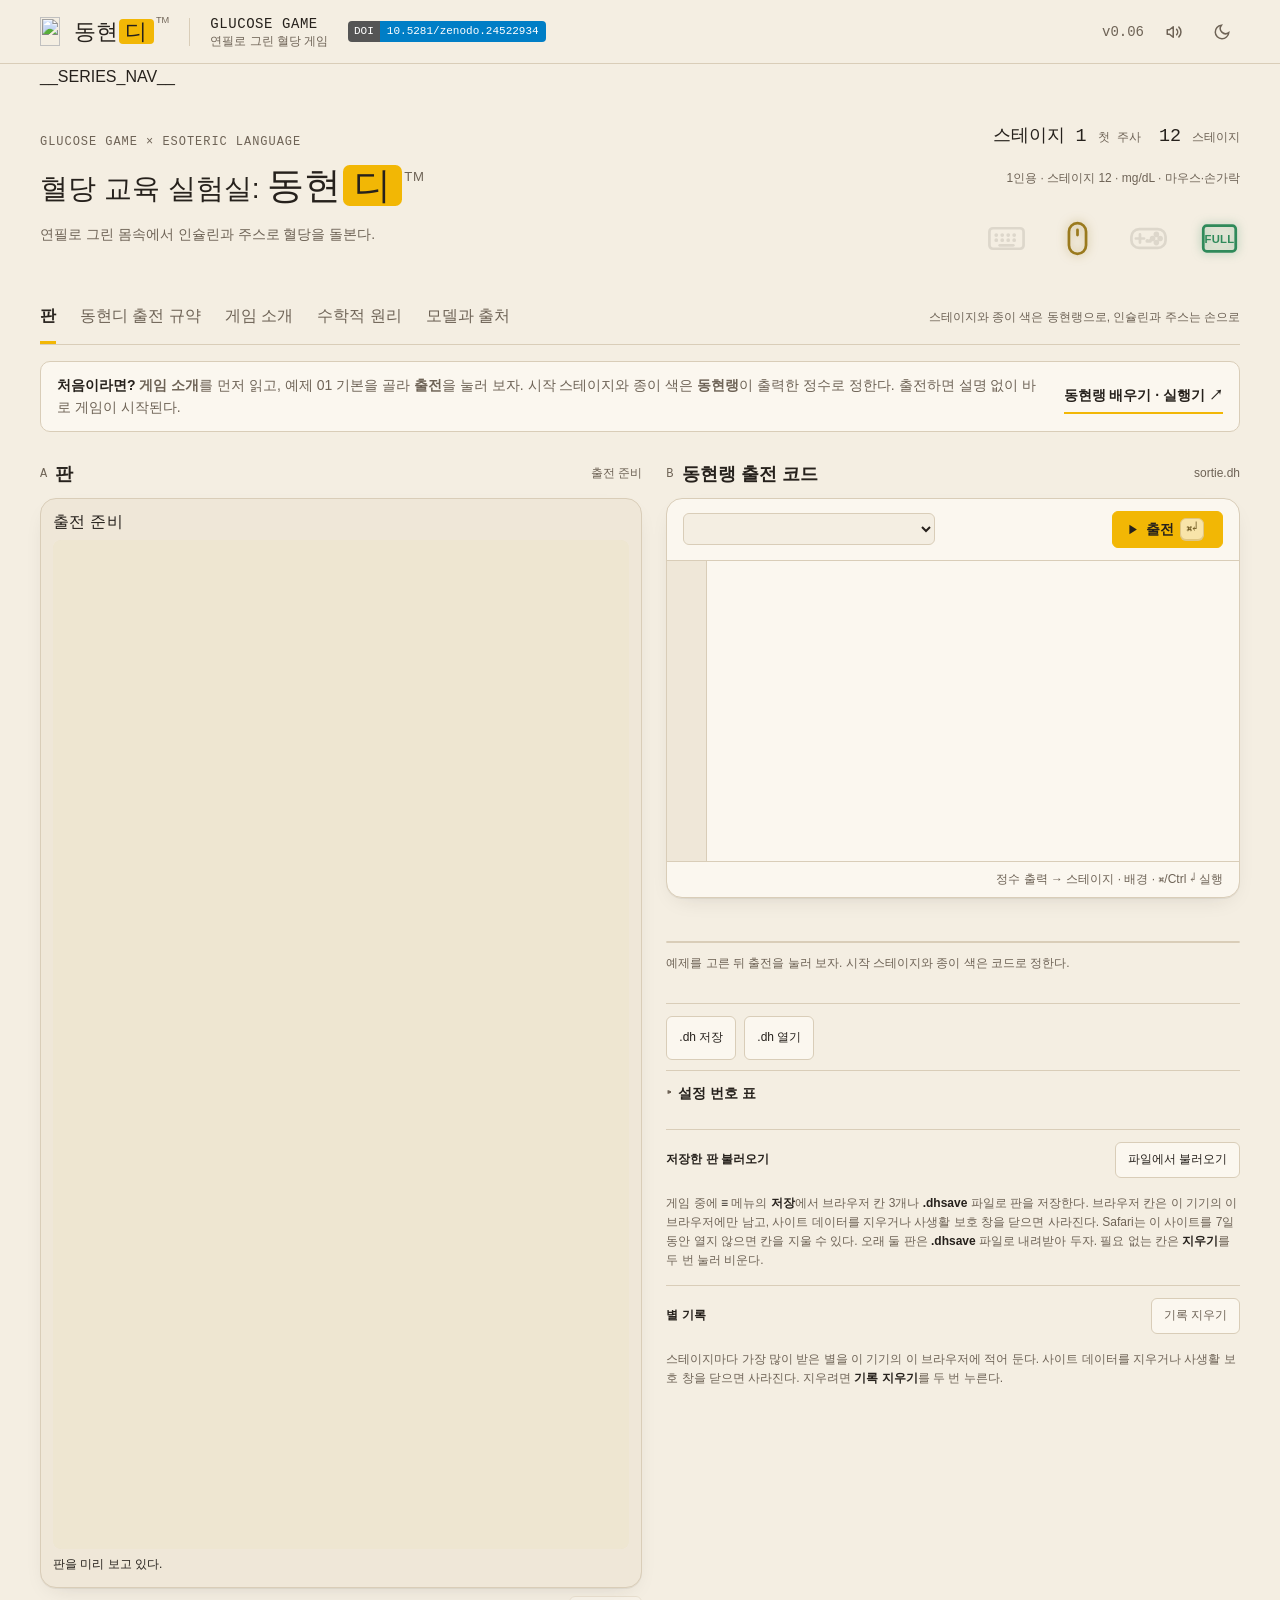
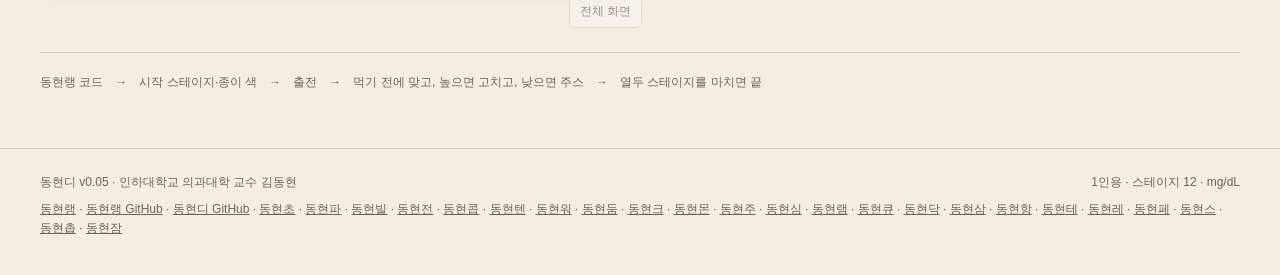
==== commit 9812be93: "동현디 v0.06: 게임 안 안내에서 ‘교환’이라는 말을 뺌 스테이지 4의 세 줄을 음식의 양과 탄수화물 g으로 적음 (감자 1개 23 g · 딸기 10개 12 g · 밥 2/3공" ====
--- a/src/index.html
+++ b/src/index.html
@@ -12,7 +12,7 @@
 <body>
 <header class="header">
   <a class="brand" href="#" aria-label="동현디 첫 화면으로"><span class="brand-main"><img class="brand-icon" src="__BRAND_ICON__" alt="" width="96" height="96">동현<span>디</span><sup>TM</sup></span><i class="brand-divider"></i><span class="brand-sub">GLUCOSE GAME<small>연필로 그린 혈당 게임</small></span></a><a class="doi-badge" href="https://doi.org/10.5281/zenodo.24522934" target="_blank" rel="noopener" aria-label="동현디 Zenodo DOI 10.5281/zenodo.24522934" title="Zenodo DOI (모든 버전)"><b>DOI</b><span>10.5281/zenodo.24522934</span></a>
-  <div class="edition">v0.05<button id="sound" class="icon-btn" aria-label="효과음 켜기·끄기" title="효과음 (M)" aria-pressed="true"><svg width="18" height="18" viewBox="0 0 24 24" fill="none" stroke="currentColor" stroke-width="2" stroke-linecap="round" stroke-linejoin="round" aria-hidden="true" focusable="false"><path d="M11 5 6 9H3v6h3l5 4z"/><path class="snd-on" d="M15.5 8.5a5 5 0 0 1 0 7M18.5 5.5a9 9 0 0 1 0 13"/><path class="snd-off" d="m16 9 6 6m0-6-6 6"/></svg></button><button id="theme" class="icon-btn" aria-label="밝은 화면과 어두운 화면 전환" title="화면 전환" aria-pressed="false"><svg width="18" height="18" viewBox="0 0 24 24" fill="none" stroke="currentColor" stroke-width="2" stroke-linecap="round" aria-hidden="true" focusable="false"><path d="M21 12.8A9 9 0 1 1 11.2 3a7 7 0 0 0 9.8 9.8z"/></svg></button></div>
+  <div class="edition">v0.06<button id="sound" class="icon-btn" aria-label="효과음 켜기·끄기" title="효과음 (M)" aria-pressed="true"><svg width="18" height="18" viewBox="0 0 24 24" fill="none" stroke="currentColor" stroke-width="2" stroke-linecap="round" stroke-linejoin="round" aria-hidden="true" focusable="false"><path d="M11 5 6 9H3v6h3l5 4z"/><path class="snd-on" d="M15.5 8.5a5 5 0 0 1 0 7M18.5 5.5a9 9 0 0 1 0 13"/><path class="snd-off" d="m16 9 6 6m0-6-6 6"/></svg></button><button id="theme" class="icon-btn" aria-label="밝은 화면과 어두운 화면 전환" title="화면 전환" aria-pressed="false"><svg width="18" height="18" viewBox="0 0 24 24" fill="none" stroke="currentColor" stroke-width="2" stroke-linecap="round" aria-hidden="true" focusable="false"><path d="M21 12.8A9 9 0 1 1 11.2 3a7 7 0 0 0 9.8 9.8z"/></svg></button></div>
 </header>
 <main>
 __SERIES_NAV__
@@ -127,7 +127,7 @@
     </ul><h3>열두 스테이지를 마치면</h3><p>스테이지 12를 마치면 팡파르와 꽃비로 축하하고 끝난다. 받은 별은 출전 준비 화면의 <b>별 기록</b>에 남는다.</p></div></div>
 
     <h3>음식</h3>
-    <p>음식의 탄수화물은 대한당뇨병학회 식품교환표의 1교환 단위를 따랐다(곡류군 23 g · 과일군 12 g · 우유군 10 g). 주스 버튼의 주스 한 팩은 15 g이다.</p>
+    <p>음식의 탄수화물은 대한당뇨병학회 식품교환표의 1교환단위를 따랐다(곡류군 23 g · 과일군 12 g · 우유군 10 g). 주스 버튼의 주스 한 팩은 15 g이다.</p>
     <div class="art-grid" id="food-grid"></div>
 
     <h3>스테이지</h3>
@@ -171,7 +171,7 @@
   <section id="tab-about" class="tab-panel document" hidden>
     <div class="doc-heading"><div class="eyebrow">WHAT IS NEW, WHAT IS BORROWED</div><h2>게임 방식을 가져오고, 그림·소리·글·코드는 새로 만들었다.</h2><p>동현디는 1형 당뇨병 교육 게임 「Level One: A Diabetes Game」(<a href="https://playlevelone.com/features/" target="_blank" rel="noopener">playlevelone.com</a>)의 게임 방식을 가져온 실험이다. 아이디어를 제안한 부산대학교 의과대학 유석동 교수께 감사드린다. 음식이 벨트를 타고 오고, 인슐린 버튼으로 용량을 정해 맞고, 낮으면 주스를 마시고, 몸속의 포도당과 인슐린을 입자로 보여 주며, 별 셋까지 받는 방식이 그것이다.</p></div>
     <div class="science-block"><span class="index">01</span><div><h3>원작의 그림·소리·글·자료는 담지 않았다.</h3><p>원작의 그래픽, 음악·효과음, 글, 스테이지 자료, 코드는 쓰지 않았다. 원작은 휴대폰 앱이고 영어이며, 동현디는 원작의 공개 설명(<a href="https://playlevelone.com/features/" target="_blank" rel="noopener">기능 소개</a>, <a href="https://playlevelone.com/2024/04/10/game-design-document/" target="_blank" rel="noopener">개발 블로그</a>, <a href="https://playlevelone.com/faq/" target="_blank" rel="noopener">자주 묻는 질문</a>)을 읽고 방식을 옮겼다. 몸의 셈, 스테이지 열두 개, 음식, 말은 동현디에서 새로 만들었다.</p></div></div>
-    <div class="science-block"><span class="index">02</span><div><h3>원작과 다른 점.</h3><p>혈당 단위는 우리나라와 미국에서 쓰는 <b>mg/dL</b>이다. 스테이지는 열둘이고, 음식은 대한당뇨병학회 식품교환표의 1교환 단위로 골랐다. 인슐린 용량은 버튼을 누르고 있는 동안 오르는 방식 대신, 버튼을 누르면 열리는 <b>눈금 판</b>에서 0.5단위 눈금을 정해 맞는다. 판이 열린 동안에도 시간은 흐른다. 튜토리얼과 안내하는 사람은 게임 안에 두지 않고 <b>게임 소개</b> 쪽에 글로 적었다. 판은 브라우저 칸과 파일로 저장하고 불러온다. 시작 스테이지와 종이 색은 동현랭으로 정한다. 배경 음악은 없고 효과음이 있다.</p></div></div>
+    <div class="science-block"><span class="index">02</span><div><h3>원작과 다른 점.</h3><p>혈당 단위는 우리나라와 미국에서 쓰는 <b>mg/dL</b>이다. 스테이지는 열둘이고, 음식은 대한당뇨병학회 식품교환표의 1교환단위로 골랐다. 인슐린 용량은 버튼을 누르고 있는 동안 오르는 방식 대신, 버튼을 누르면 열리는 <b>눈금 판</b>에서 0.5단위 눈금을 정해 맞는다. 판이 열린 동안에도 시간은 흐른다. 튜토리얼과 안내하는 사람은 게임 안에 두지 않고 <b>게임 소개</b> 쪽에 글로 적었다. 판은 브라우저 칸과 파일로 저장하고 불러온다. 시작 스테이지와 종이 색은 동현랭으로 정한다. 배경 음악은 없고 효과음이 있다.</p></div></div>
     <div class="science-block"><span class="index">03</span><div><h3>지침에서 가져온 것.</h3><p>목표 범위 70–180 mg/dL와 범위 안 시간 70% 이상, 70 아래 4% 미만은 <a href="http://www.ncbi.nlm.nih.gov/pmc/articles/PMC11854972" target="_blank" rel="noopener">ISPAD 2024 혈당 목표</a>를 따랐다. 70 미만을 저혈당 경보, 54 미만을 뚜렷한 저혈당으로 보는 것과 빨리 흡수되는 탄수화물 약 0.3 g/kg(주스 한 팩 15 g은 체중 50 kg쯤의 양)은 <a href="https://www.ncbi.nlm.nih.gov/pmc/articles/PMC10107518/" target="_blank" rel="noopener">ISPAD 2022 저혈당</a>, 15분 뒤 다시 재는 것은 <a href="https://professional.diabetes.org/sites/dpro/files/2026-04/whattoknowwithalow-patient-4-26.pdf" target="_blank" rel="noopener">미국당뇨병학회 저혈당 안내</a>를 따랐다. 초속효성 인슐린을 먹기 10–15분 전에 맞는 것, 탄수화물 비와 교정 계수의 셈, 짧은 간격으로 겹쳐 맞으면 저혈당이 올 수 있다는 것은 <a href="https://www.ispad.org/static/3b8e00b2-9f33-43a5-a84f9eda1accef64/ICPCG-Chapter-9-2024.pdf" target="_blank" rel="noopener">ISPAD 2024 인슐린 치료</a>에 있다.</p><p>아픈 날에 인슐린을 끊지 않는 것, 케톤이 있으면 교정 용량을 10%(가벼울 때)·20%(뚜렷할 때) 늘리는 것, 혈중 케톤 3.0 mmol/L 이상이면 응급실로 가야 한다는 것은 <a href="https://www.ispad.org/static/6551d05a-156c-4772-a32a6d663fcfc2d4/2022CGCh13PediatricDiabetes-2.pdf" target="_blank" rel="noopener">ISPAD 2022 아픈 날 관리</a>, 식사 뒤 두 시간 안에 유산소 운동을 하면 식사 인슐린을 25–75% 줄이는 것은 <a href="https://www.ncbi.nlm.nih.gov/pmc/articles/PMC10107219/" target="_blank" rel="noopener">ISPAD 2022 운동</a>을 따랐다. 음식의 탄수화물은 <a href="https://diabetes.or.kr/general/dietary/dietary_03.php" target="_blank" rel="noopener">대한당뇨병학회 식품교환표</a>의 값이다.</p></div></div>
     <div class="science-block"><span class="index">04</span><div><h3>게임을 위해 정한 것.</h3><p>다음은 지침의 값이 아니라 게임이 돌아가도록 정한 가정이다. 기저 인슐린이 잘 맞아 가만두면 혈당이 평평하다. 인슐린은 30분짜리 세 칸, 음식은 두 칸을 지난다. 탄수화물 1 g이 올리는 혈당은 교정 계수 ÷ 탄수화물 비로 고정했다. 운동은 시간당 90을 내리고 인슐린 효과를 1.5배로, 아픈 날은 시간당 12를 올리고 효과를 0.85배로 했다. 케톤이 가벼운 때와 뚜렷한 때를 0.6과 1.5에서 가른 것, 케톤이 늘고 주는 빠르기, 다시 해야 하는 기준(혈당 40, 54 아래 40분, 케톤 3.0), 별의 기준도 게임의 규칙이다.</p><p>담지 않은 것도 있다. 운동한 날 밤에 늦게 오는 저혈당, 지방과 단백질, 기저 인슐린 조절, 인슐린 펌프와 연속혈당측정기의 지연, 글루카곤은 나오지 않는다. 체중을 따로 두지 않아서 주스는 늘 15 g이다.</p></div></div>
     <div class="science-block"><span class="index">05</span><div><h3>치료 도구가 아니다.</h3><p>동현디는 원리를 익히는 교육용 게임이다. 실제 혈당을 적거나 실제 용량을 정하는 데 쓰지 않는다. 게임 속 탄수화물 비 10과 교정 계수 50은 셈하기 쉽게 고른 수이고, 실제 값은 사람마다 다르며 담당 의료진이 정한다. 저혈당, 아픈 날, 케톤이 있을 때의 대처도 의료진이 정해 준 계획을 따른다.</p></div></div>
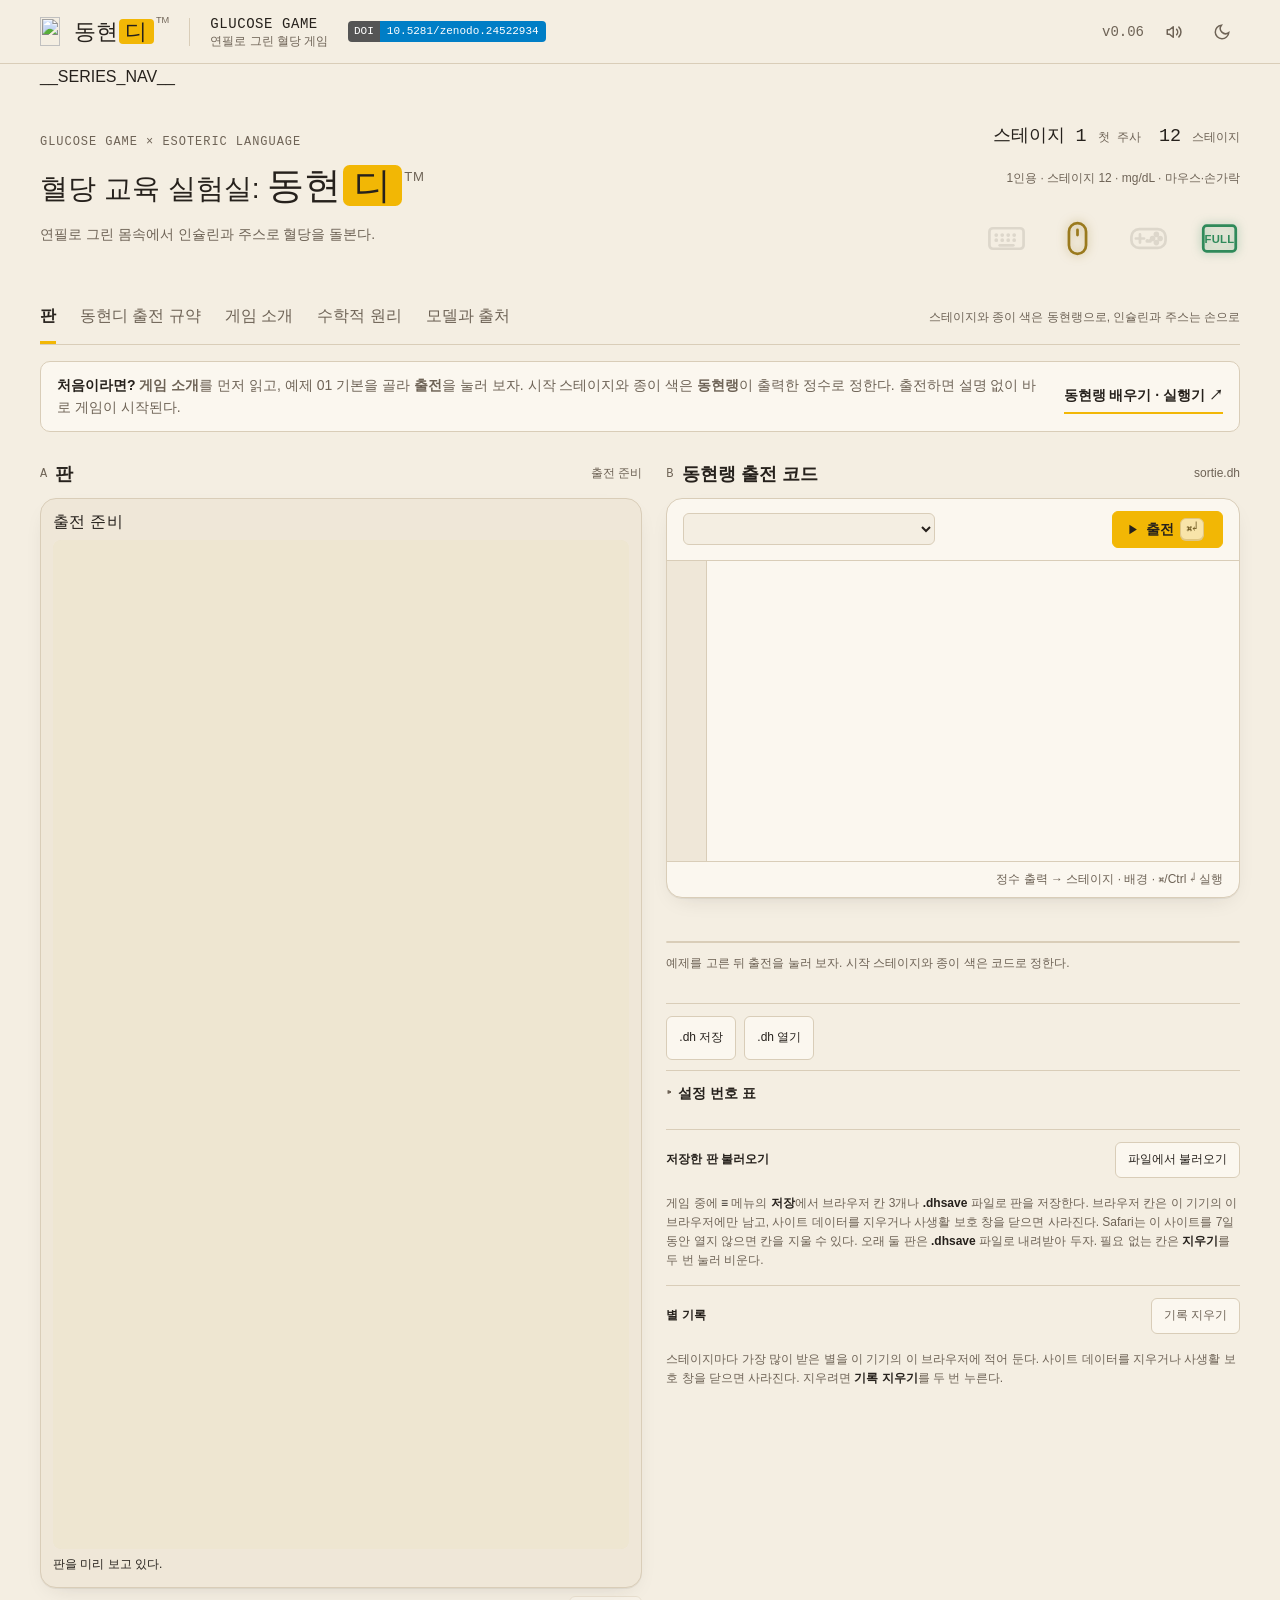
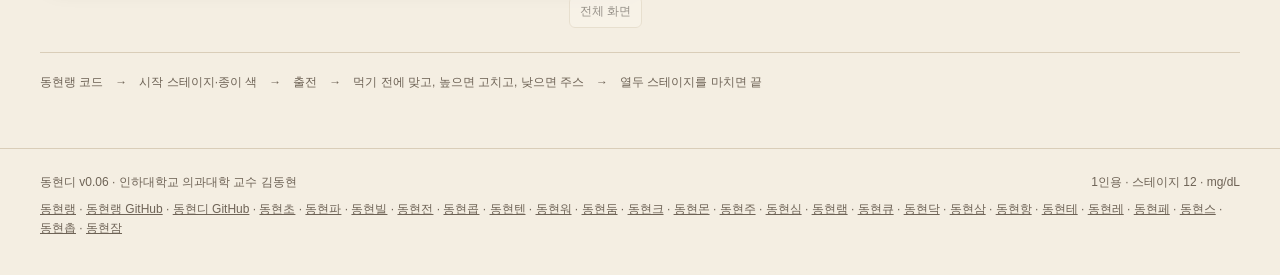
==== commit e347bdd6: "페이지 두 곳에 v0.05로 남아 있던 판 번호를 v0.06으로 고침(판 번호 그대로) ‘동현디 출전 규약’ 탭의 머리말과 바닥글. 맨 위 판 번호는 이미 v0.06이었음. 게임 " ====
--- a/src/index.html
+++ b/src/index.html
@@ -66,7 +66,7 @@
   </section>
 
   <section id="tab-protocol" class="tab-panel document" hidden>
-    <div class="doc-heading"><div class="eyebrow">SORTIE I/O · v0.05</div><h2>스테이지와 종이 색은 동현랭으로, 돌봄은 손으로.</h2><p>동현랭 프로그램이 출력한 정수를 차례로 읽는다. <b>첫 정수가 시작 스테이지</b>이고 이것만 있으면 바로 시작한다. 둘째 정수는 배경 색이며 생략할 수 있다. 출전한 뒤에는 동현랭을 쓰지 않는다.</p></div>
+    <div class="doc-heading"><div class="eyebrow">SORTIE I/O · v0.06</div><h2>스테이지와 종이 색은 동현랭으로, 돌봄은 손으로.</h2><p>동현랭 프로그램이 출력한 정수를 차례로 읽는다. <b>첫 정수가 시작 스테이지</b>이고 이것만 있으면 바로 시작한다. 둘째 정수는 배경 색이며 생략할 수 있다. 출전한 뒤에는 동현랭을 쓰지 않는다.</p></div>
     <div class="table-wrap"><table><thead><tr><th>차례</th><th>뜻</th><th>값</th><th>기본값</th></tr></thead><tbody>
       <tr><td>첫째</td><td>시작 스테이지</td><td>1~12. 1 첫 주사 · 2 미리 맞기 · 3 탄수화물 비 · 4 눈대중 · 5 교정 · 6 겹쳐 맞기 · 7 저혈당과 주스 · 8 운동 · 9 케톤 · 10 아픈 날 · 11 시간대마다 다른 비 · 12 돌발 간식. 고른 스테이지부터 12까지 차례로 이어진다. <b>반드시 있어야 한다</b></td><td>—</td></tr>
       <tr><td>둘째</td><td>배경 색</td><td>1 미색(거친 미색 종이) · 2 스케치북 흰색. 종이 색이 바뀌면 그림을 모두 새로 그린다</td><td>1</td></tr>
@@ -181,7 +181,7 @@
     <aside class="maker-note"><span class="eyebrow">만든 사람</span><a class="sponsor-btn" href="https://github.com/sponsors/Raspberry-Kim" target="_blank" rel="noopener" aria-label="GitHub Sponsors로 동현랭 후원하기" title="GitHub Sponsors로 후원하기"><svg width="13" height="13" viewBox="0 0 16 16" fill="currentColor" aria-hidden="true"><path d="M7.655 14.916v-.001h-.002l-.006-.003-.018-.01a22.066 22.066 0 0 1-3.744-2.584C2.045 10.731 0 8.35 0 5.5 0 2.836 2.086 1 4.25 1 5.797 1 7.153 1.802 8 3.02 8.847 1.802 10.203 1 11.75 1 13.914 1 16 2.836 16 5.5c0 2.85-2.044 5.231-3.886 6.818a22.094 22.094 0 0 1-3.433 2.414 7.152 7.152 0 0 1-.31.17l-.018.01-.008.004a.75.75 0 0 1-.69 0Z"></path></svg>후원</a><p>인하대학교 의과대학 김동현 교수는 백신학·감염학을 연구한다. 명랑하고 따뜻한 개발을 지향한다.</p></aside>
   </section>
 </main>
-<footer><span>동현디 v0.05 · 인하대학교 의과대학 교수 김동현</span><span>1인용 · 스테이지 12 · mg/dL</span><span><a href="https://raspberry-kim.github.io/donghyun-lang/" target="_blank" rel="noopener">동현랭</a> · <a href="https://github.com/Raspberry-Kim/donghyun-lang" target="_blank" rel="noopener">동현랭 GitHub</a> · <a href="https://github.com/Raspberry-Kim/donghyun-lab24" target="_blank" rel="noopener">동현디 GitHub</a> · <a href="https://raspberry-kim.github.io/donghyun-lab1/" target="_blank" rel="noopener">동현초</a> · <a href="https://raspberry-kim.github.io/donghyun-lab2/" target="_blank" rel="noopener">동현파</a> · <a href="https://raspberry-kim.github.io/donghyun-lab3/" target="_blank" rel="noopener">동현빌</a> · <a href="https://raspberry-kim.github.io/donghyun-lab4/" target="_blank" rel="noopener">동현전</a> · <a href="https://raspberry-kim.github.io/donghyun-lab5/" target="_blank" rel="noopener">동현콥</a> · <a href="https://raspberry-kim.github.io/donghyun-lab6/" target="_blank" rel="noopener">동현텐</a> · <a href="https://raspberry-kim.github.io/donghyun-lab7/" target="_blank" rel="noopener">동현워</a> · <a href="https://raspberry-kim.github.io/donghyun-lab8/" target="_blank" rel="noopener">동현둠</a> · <a href="https://raspberry-kim.github.io/donghyun-lab9/" target="_blank" rel="noopener">동현크</a> · <a href="https://raspberry-kim.github.io/donghyun-lab10/" target="_blank" rel="noopener">동현몬</a> · <a href="https://raspberry-kim.github.io/donghyun-lab11/" target="_blank" rel="noopener">동현주</a> · <a href="https://raspberry-kim.github.io/donghyun-lab12/" target="_blank" rel="noopener">동현심</a> · <a href="https://raspberry-kim.github.io/donghyun-lab13/" target="_blank" rel="noopener">동현램</a> · <a href="https://raspberry-kim.github.io/donghyun-lab14/" target="_blank" rel="noopener">동현큐</a> · <a href="https://raspberry-kim.github.io/donghyun-lab15/" target="_blank" rel="noopener">동현닥</a> · <a href="https://raspberry-kim.github.io/donghyun-lab16/" target="_blank" rel="noopener">동현삼</a> · <a href="https://raspberry-kim.github.io/donghyun-lab17/" target="_blank" rel="noopener">동현항</a> · <a href="https://raspberry-kim.github.io/donghyun-lab18/" target="_blank" rel="noopener">동현테</a> · <a href="https://raspberry-kim.github.io/donghyun-lab19/" target="_blank" rel="noopener">동현레</a> · <a href="https://raspberry-kim.github.io/donghyun-lab20/" target="_blank" rel="noopener">동현페</a> · <a href="https://raspberry-kim.github.io/donghyun-lab21/" target="_blank" rel="noopener">동현스</a> · <a href="https://raspberry-kim.github.io/donghyun-lab22/" target="_blank" rel="noopener">동현촙</a> · <a href="https://raspberry-kim.github.io/donghyun-lab23/" target="_blank" rel="noopener">동현잠</a></span></footer>
+<footer><span>동현디 v0.06 · 인하대학교 의과대학 교수 김동현</span><span>1인용 · 스테이지 12 · mg/dL</span><span><a href="https://raspberry-kim.github.io/donghyun-lang/" target="_blank" rel="noopener">동현랭</a> · <a href="https://github.com/Raspberry-Kim/donghyun-lang" target="_blank" rel="noopener">동현랭 GitHub</a> · <a href="https://github.com/Raspberry-Kim/donghyun-lab24" target="_blank" rel="noopener">동현디 GitHub</a> · <a href="https://raspberry-kim.github.io/donghyun-lab1/" target="_blank" rel="noopener">동현초</a> · <a href="https://raspberry-kim.github.io/donghyun-lab2/" target="_blank" rel="noopener">동현파</a> · <a href="https://raspberry-kim.github.io/donghyun-lab3/" target="_blank" rel="noopener">동현빌</a> · <a href="https://raspberry-kim.github.io/donghyun-lab4/" target="_blank" rel="noopener">동현전</a> · <a href="https://raspberry-kim.github.io/donghyun-lab5/" target="_blank" rel="noopener">동현콥</a> · <a href="https://raspberry-kim.github.io/donghyun-lab6/" target="_blank" rel="noopener">동현텐</a> · <a href="https://raspberry-kim.github.io/donghyun-lab7/" target="_blank" rel="noopener">동현워</a> · <a href="https://raspberry-kim.github.io/donghyun-lab8/" target="_blank" rel="noopener">동현둠</a> · <a href="https://raspberry-kim.github.io/donghyun-lab9/" target="_blank" rel="noopener">동현크</a> · <a href="https://raspberry-kim.github.io/donghyun-lab10/" target="_blank" rel="noopener">동현몬</a> · <a href="https://raspberry-kim.github.io/donghyun-lab11/" target="_blank" rel="noopener">동현주</a> · <a href="https://raspberry-kim.github.io/donghyun-lab12/" target="_blank" rel="noopener">동현심</a> · <a href="https://raspberry-kim.github.io/donghyun-lab13/" target="_blank" rel="noopener">동현램</a> · <a href="https://raspberry-kim.github.io/donghyun-lab14/" target="_blank" rel="noopener">동현큐</a> · <a href="https://raspberry-kim.github.io/donghyun-lab15/" target="_blank" rel="noopener">동현닥</a> · <a href="https://raspberry-kim.github.io/donghyun-lab16/" target="_blank" rel="noopener">동현삼</a> · <a href="https://raspberry-kim.github.io/donghyun-lab17/" target="_blank" rel="noopener">동현항</a> · <a href="https://raspberry-kim.github.io/donghyun-lab18/" target="_blank" rel="noopener">동현테</a> · <a href="https://raspberry-kim.github.io/donghyun-lab19/" target="_blank" rel="noopener">동현레</a> · <a href="https://raspberry-kim.github.io/donghyun-lab20/" target="_blank" rel="noopener">동현페</a> · <a href="https://raspberry-kim.github.io/donghyun-lab21/" target="_blank" rel="noopener">동현스</a> · <a href="https://raspberry-kim.github.io/donghyun-lab22/" target="_blank" rel="noopener">동현촙</a> · <a href="https://raspberry-kim.github.io/donghyun-lab23/" target="_blank" rel="noopener">동현잠</a></span></footer>
 <script src="./game.js"></script>
 <script>
 /* 입력 표식 풍선 도움말 */
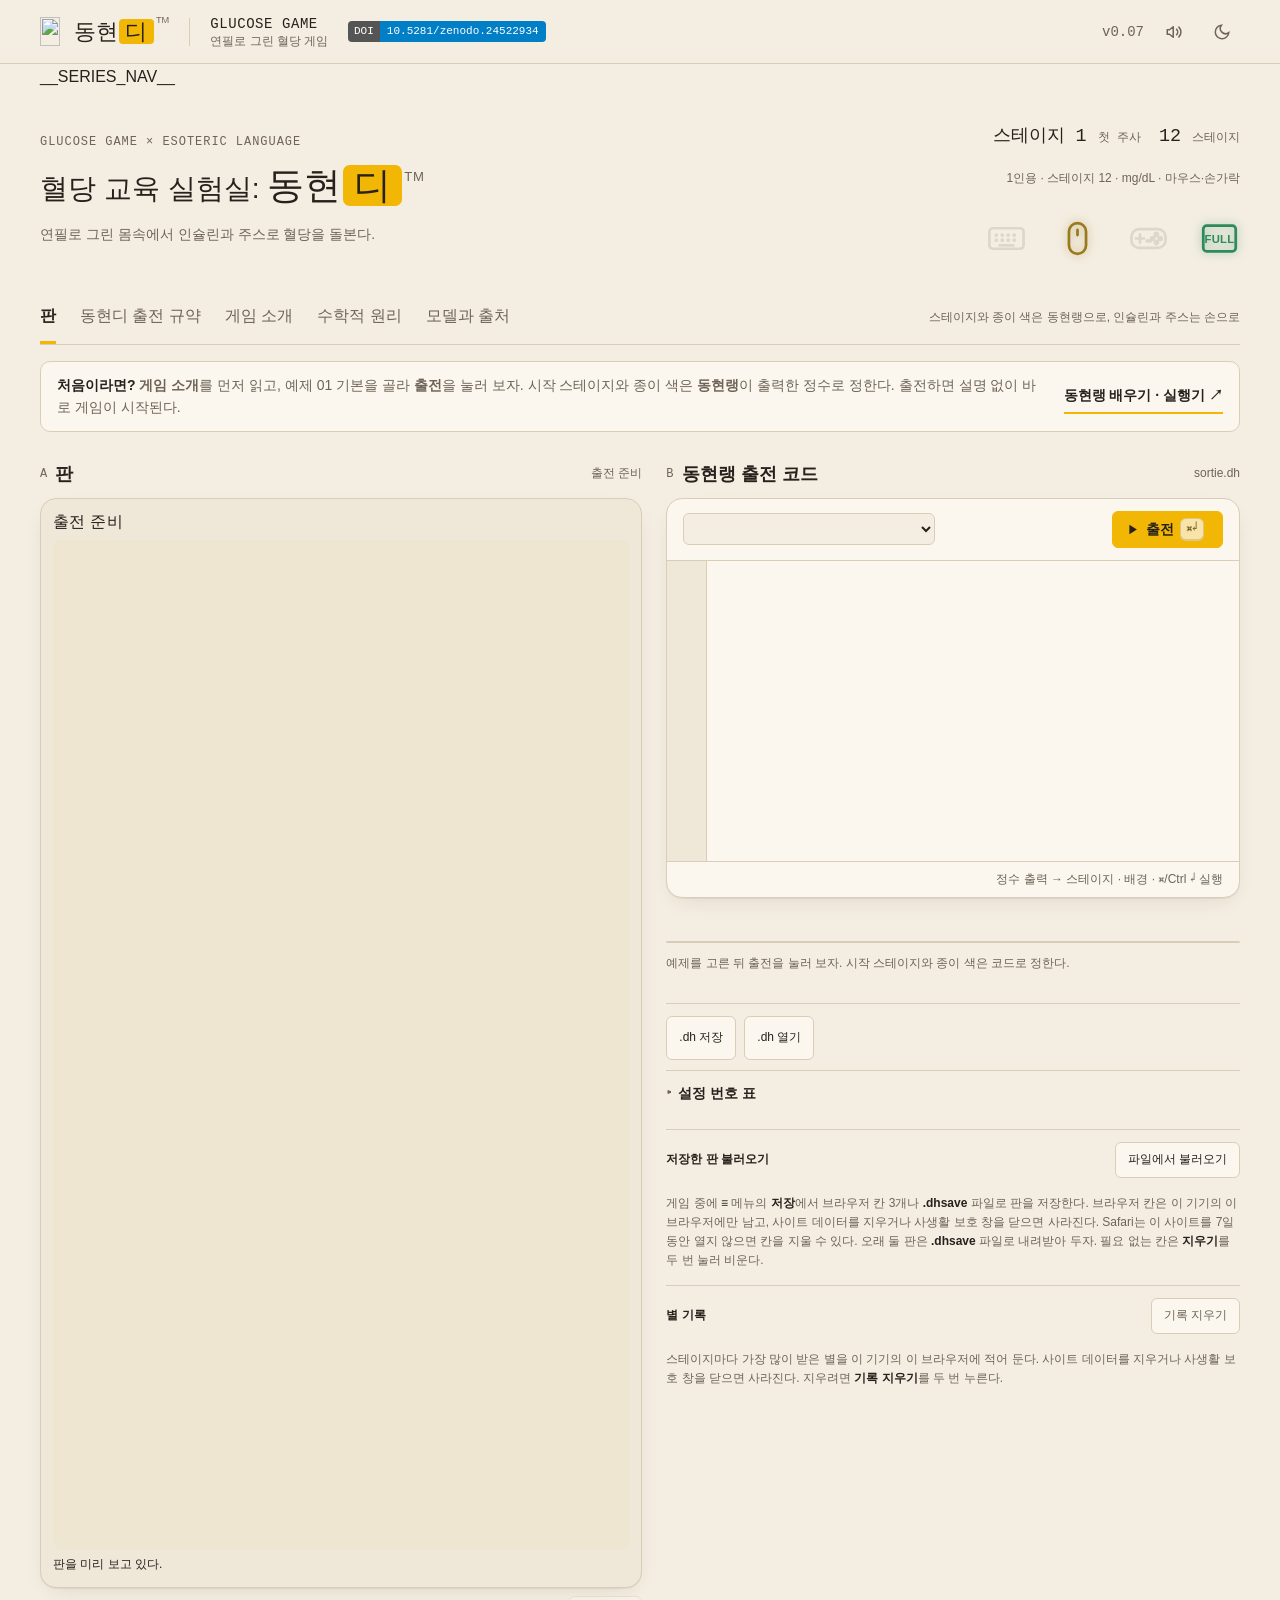
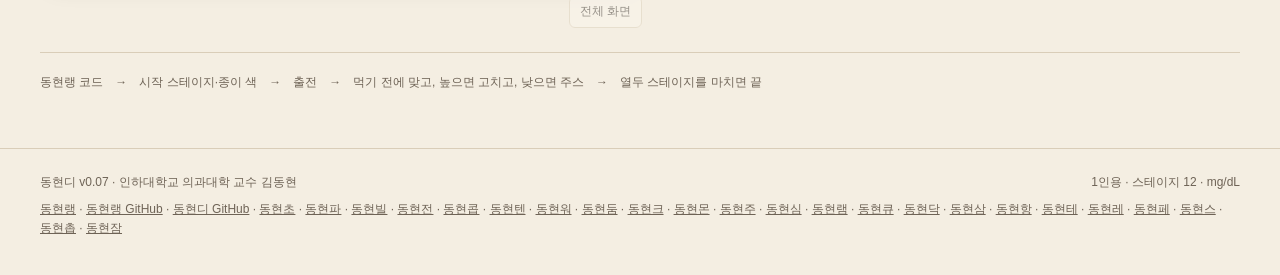
==== commit bbf7a2f0: "동현디 v0.07: 보관본의 판 번호를 맞춤 v0.06 보관본은 ‘동현디 출전 규약’ 탭 머리말과 바닥글이 v0.05로 적혀 있었음. 이번 판은 맨 위·머리말·바닥글 세 곳이 모두" ====
--- a/src/index.html
+++ b/src/index.html
@@ -12,7 +12,7 @@
 <body>
 <header class="header">
   <a class="brand" href="#" aria-label="동현디 첫 화면으로"><span class="brand-main"><img class="brand-icon" src="__BRAND_ICON__" alt="" width="96" height="96">동현<span>디</span><sup>TM</sup></span><i class="brand-divider"></i><span class="brand-sub">GLUCOSE GAME<small>연필로 그린 혈당 게임</small></span></a><a class="doi-badge" href="https://doi.org/10.5281/zenodo.24522934" target="_blank" rel="noopener" aria-label="동현디 Zenodo DOI 10.5281/zenodo.24522934" title="Zenodo DOI (모든 버전)"><b>DOI</b><span>10.5281/zenodo.24522934</span></a>
-  <div class="edition">v0.06<button id="sound" class="icon-btn" aria-label="효과음 켜기·끄기" title="효과음 (M)" aria-pressed="true"><svg width="18" height="18" viewBox="0 0 24 24" fill="none" stroke="currentColor" stroke-width="2" stroke-linecap="round" stroke-linejoin="round" aria-hidden="true" focusable="false"><path d="M11 5 6 9H3v6h3l5 4z"/><path class="snd-on" d="M15.5 8.5a5 5 0 0 1 0 7M18.5 5.5a9 9 0 0 1 0 13"/><path class="snd-off" d="m16 9 6 6m0-6-6 6"/></svg></button><button id="theme" class="icon-btn" aria-label="밝은 화면과 어두운 화면 전환" title="화면 전환" aria-pressed="false"><svg width="18" height="18" viewBox="0 0 24 24" fill="none" stroke="currentColor" stroke-width="2" stroke-linecap="round" aria-hidden="true" focusable="false"><path d="M21 12.8A9 9 0 1 1 11.2 3a7 7 0 0 0 9.8 9.8z"/></svg></button></div>
+  <div class="edition">v0.07<button id="sound" class="icon-btn" aria-label="효과음 켜기·끄기" title="효과음 (M)" aria-pressed="true"><svg width="18" height="18" viewBox="0 0 24 24" fill="none" stroke="currentColor" stroke-width="2" stroke-linecap="round" stroke-linejoin="round" aria-hidden="true" focusable="false"><path d="M11 5 6 9H3v6h3l5 4z"/><path class="snd-on" d="M15.5 8.5a5 5 0 0 1 0 7M18.5 5.5a9 9 0 0 1 0 13"/><path class="snd-off" d="m16 9 6 6m0-6-6 6"/></svg></button><button id="theme" class="icon-btn" aria-label="밝은 화면과 어두운 화면 전환" title="화면 전환" aria-pressed="false"><svg width="18" height="18" viewBox="0 0 24 24" fill="none" stroke="currentColor" stroke-width="2" stroke-linecap="round" aria-hidden="true" focusable="false"><path d="M21 12.8A9 9 0 1 1 11.2 3a7 7 0 0 0 9.8 9.8z"/></svg></button></div>
 </header>
 <main>
 __SERIES_NAV__
@@ -66,7 +66,7 @@
   </section>
 
   <section id="tab-protocol" class="tab-panel document" hidden>
-    <div class="doc-heading"><div class="eyebrow">SORTIE I/O · v0.06</div><h2>스테이지와 종이 색은 동현랭으로, 돌봄은 손으로.</h2><p>동현랭 프로그램이 출력한 정수를 차례로 읽는다. <b>첫 정수가 시작 스테이지</b>이고 이것만 있으면 바로 시작한다. 둘째 정수는 배경 색이며 생략할 수 있다. 출전한 뒤에는 동현랭을 쓰지 않는다.</p></div>
+    <div class="doc-heading"><div class="eyebrow">SORTIE I/O · v0.07</div><h2>스테이지와 종이 색은 동현랭으로, 돌봄은 손으로.</h2><p>동현랭 프로그램이 출력한 정수를 차례로 읽는다. <b>첫 정수가 시작 스테이지</b>이고 이것만 있으면 바로 시작한다. 둘째 정수는 배경 색이며 생략할 수 있다. 출전한 뒤에는 동현랭을 쓰지 않는다.</p></div>
     <div class="table-wrap"><table><thead><tr><th>차례</th><th>뜻</th><th>값</th><th>기본값</th></tr></thead><tbody>
       <tr><td>첫째</td><td>시작 스테이지</td><td>1~12. 1 첫 주사 · 2 미리 맞기 · 3 탄수화물 비 · 4 눈대중 · 5 교정 · 6 겹쳐 맞기 · 7 저혈당과 주스 · 8 운동 · 9 케톤 · 10 아픈 날 · 11 시간대마다 다른 비 · 12 돌발 간식. 고른 스테이지부터 12까지 차례로 이어진다. <b>반드시 있어야 한다</b></td><td>—</td></tr>
       <tr><td>둘째</td><td>배경 색</td><td>1 미색(거친 미색 종이) · 2 스케치북 흰색. 종이 색이 바뀌면 그림을 모두 새로 그린다</td><td>1</td></tr>
@@ -181,7 +181,7 @@
     <aside class="maker-note"><span class="eyebrow">만든 사람</span><a class="sponsor-btn" href="https://github.com/sponsors/Raspberry-Kim" target="_blank" rel="noopener" aria-label="GitHub Sponsors로 동현랭 후원하기" title="GitHub Sponsors로 후원하기"><svg width="13" height="13" viewBox="0 0 16 16" fill="currentColor" aria-hidden="true"><path d="M7.655 14.916v-.001h-.002l-.006-.003-.018-.01a22.066 22.066 0 0 1-3.744-2.584C2.045 10.731 0 8.35 0 5.5 0 2.836 2.086 1 4.25 1 5.797 1 7.153 1.802 8 3.02 8.847 1.802 10.203 1 11.75 1 13.914 1 16 2.836 16 5.5c0 2.85-2.044 5.231-3.886 6.818a22.094 22.094 0 0 1-3.433 2.414 7.152 7.152 0 0 1-.31.17l-.018.01-.008.004a.75.75 0 0 1-.69 0Z"></path></svg>후원</a><p>인하대학교 의과대학 김동현 교수는 백신학·감염학을 연구한다. 명랑하고 따뜻한 개발을 지향한다.</p></aside>
   </section>
 </main>
-<footer><span>동현디 v0.06 · 인하대학교 의과대학 교수 김동현</span><span>1인용 · 스테이지 12 · mg/dL</span><span><a href="https://raspberry-kim.github.io/donghyun-lang/" target="_blank" rel="noopener">동현랭</a> · <a href="https://github.com/Raspberry-Kim/donghyun-lang" target="_blank" rel="noopener">동현랭 GitHub</a> · <a href="https://github.com/Raspberry-Kim/donghyun-lab24" target="_blank" rel="noopener">동현디 GitHub</a> · <a href="https://raspberry-kim.github.io/donghyun-lab1/" target="_blank" rel="noopener">동현초</a> · <a href="https://raspberry-kim.github.io/donghyun-lab2/" target="_blank" rel="noopener">동현파</a> · <a href="https://raspberry-kim.github.io/donghyun-lab3/" target="_blank" rel="noopener">동현빌</a> · <a href="https://raspberry-kim.github.io/donghyun-lab4/" target="_blank" rel="noopener">동현전</a> · <a href="https://raspberry-kim.github.io/donghyun-lab5/" target="_blank" rel="noopener">동현콥</a> · <a href="https://raspberry-kim.github.io/donghyun-lab6/" target="_blank" rel="noopener">동현텐</a> · <a href="https://raspberry-kim.github.io/donghyun-lab7/" target="_blank" rel="noopener">동현워</a> · <a href="https://raspberry-kim.github.io/donghyun-lab8/" target="_blank" rel="noopener">동현둠</a> · <a href="https://raspberry-kim.github.io/donghyun-lab9/" target="_blank" rel="noopener">동현크</a> · <a href="https://raspberry-kim.github.io/donghyun-lab10/" target="_blank" rel="noopener">동현몬</a> · <a href="https://raspberry-kim.github.io/donghyun-lab11/" target="_blank" rel="noopener">동현주</a> · <a href="https://raspberry-kim.github.io/donghyun-lab12/" target="_blank" rel="noopener">동현심</a> · <a href="https://raspberry-kim.github.io/donghyun-lab13/" target="_blank" rel="noopener">동현램</a> · <a href="https://raspberry-kim.github.io/donghyun-lab14/" target="_blank" rel="noopener">동현큐</a> · <a href="https://raspberry-kim.github.io/donghyun-lab15/" target="_blank" rel="noopener">동현닥</a> · <a href="https://raspberry-kim.github.io/donghyun-lab16/" target="_blank" rel="noopener">동현삼</a> · <a href="https://raspberry-kim.github.io/donghyun-lab17/" target="_blank" rel="noopener">동현항</a> · <a href="https://raspberry-kim.github.io/donghyun-lab18/" target="_blank" rel="noopener">동현테</a> · <a href="https://raspberry-kim.github.io/donghyun-lab19/" target="_blank" rel="noopener">동현레</a> · <a href="https://raspberry-kim.github.io/donghyun-lab20/" target="_blank" rel="noopener">동현페</a> · <a href="https://raspberry-kim.github.io/donghyun-lab21/" target="_blank" rel="noopener">동현스</a> · <a href="https://raspberry-kim.github.io/donghyun-lab22/" target="_blank" rel="noopener">동현촙</a> · <a href="https://raspberry-kim.github.io/donghyun-lab23/" target="_blank" rel="noopener">동현잠</a></span></footer>
+<footer><span>동현디 v0.07 · 인하대학교 의과대학 교수 김동현</span><span>1인용 · 스테이지 12 · mg/dL</span><span><a href="https://raspberry-kim.github.io/donghyun-lang/" target="_blank" rel="noopener">동현랭</a> · <a href="https://github.com/Raspberry-Kim/donghyun-lang" target="_blank" rel="noopener">동현랭 GitHub</a> · <a href="https://github.com/Raspberry-Kim/donghyun-lab24" target="_blank" rel="noopener">동현디 GitHub</a> · <a href="https://raspberry-kim.github.io/donghyun-lab1/" target="_blank" rel="noopener">동현초</a> · <a href="https://raspberry-kim.github.io/donghyun-lab2/" target="_blank" rel="noopener">동현파</a> · <a href="https://raspberry-kim.github.io/donghyun-lab3/" target="_blank" rel="noopener">동현빌</a> · <a href="https://raspberry-kim.github.io/donghyun-lab4/" target="_blank" rel="noopener">동현전</a> · <a href="https://raspberry-kim.github.io/donghyun-lab5/" target="_blank" rel="noopener">동현콥</a> · <a href="https://raspberry-kim.github.io/donghyun-lab6/" target="_blank" rel="noopener">동현텐</a> · <a href="https://raspberry-kim.github.io/donghyun-lab7/" target="_blank" rel="noopener">동현워</a> · <a href="https://raspberry-kim.github.io/donghyun-lab8/" target="_blank" rel="noopener">동현둠</a> · <a href="https://raspberry-kim.github.io/donghyun-lab9/" target="_blank" rel="noopener">동현크</a> · <a href="https://raspberry-kim.github.io/donghyun-lab10/" target="_blank" rel="noopener">동현몬</a> · <a href="https://raspberry-kim.github.io/donghyun-lab11/" target="_blank" rel="noopener">동현주</a> · <a href="https://raspberry-kim.github.io/donghyun-lab12/" target="_blank" rel="noopener">동현심</a> · <a href="https://raspberry-kim.github.io/donghyun-lab13/" target="_blank" rel="noopener">동현램</a> · <a href="https://raspberry-kim.github.io/donghyun-lab14/" target="_blank" rel="noopener">동현큐</a> · <a href="https://raspberry-kim.github.io/donghyun-lab15/" target="_blank" rel="noopener">동현닥</a> · <a href="https://raspberry-kim.github.io/donghyun-lab16/" target="_blank" rel="noopener">동현삼</a> · <a href="https://raspberry-kim.github.io/donghyun-lab17/" target="_blank" rel="noopener">동현항</a> · <a href="https://raspberry-kim.github.io/donghyun-lab18/" target="_blank" rel="noopener">동현테</a> · <a href="https://raspberry-kim.github.io/donghyun-lab19/" target="_blank" rel="noopener">동현레</a> · <a href="https://raspberry-kim.github.io/donghyun-lab20/" target="_blank" rel="noopener">동현페</a> · <a href="https://raspberry-kim.github.io/donghyun-lab21/" target="_blank" rel="noopener">동현스</a> · <a href="https://raspberry-kim.github.io/donghyun-lab22/" target="_blank" rel="noopener">동현촙</a> · <a href="https://raspberry-kim.github.io/donghyun-lab23/" target="_blank" rel="noopener">동현잠</a></span></footer>
 <script src="./game.js"></script>
 <script>
 /* 입력 표식 풍선 도움말 */
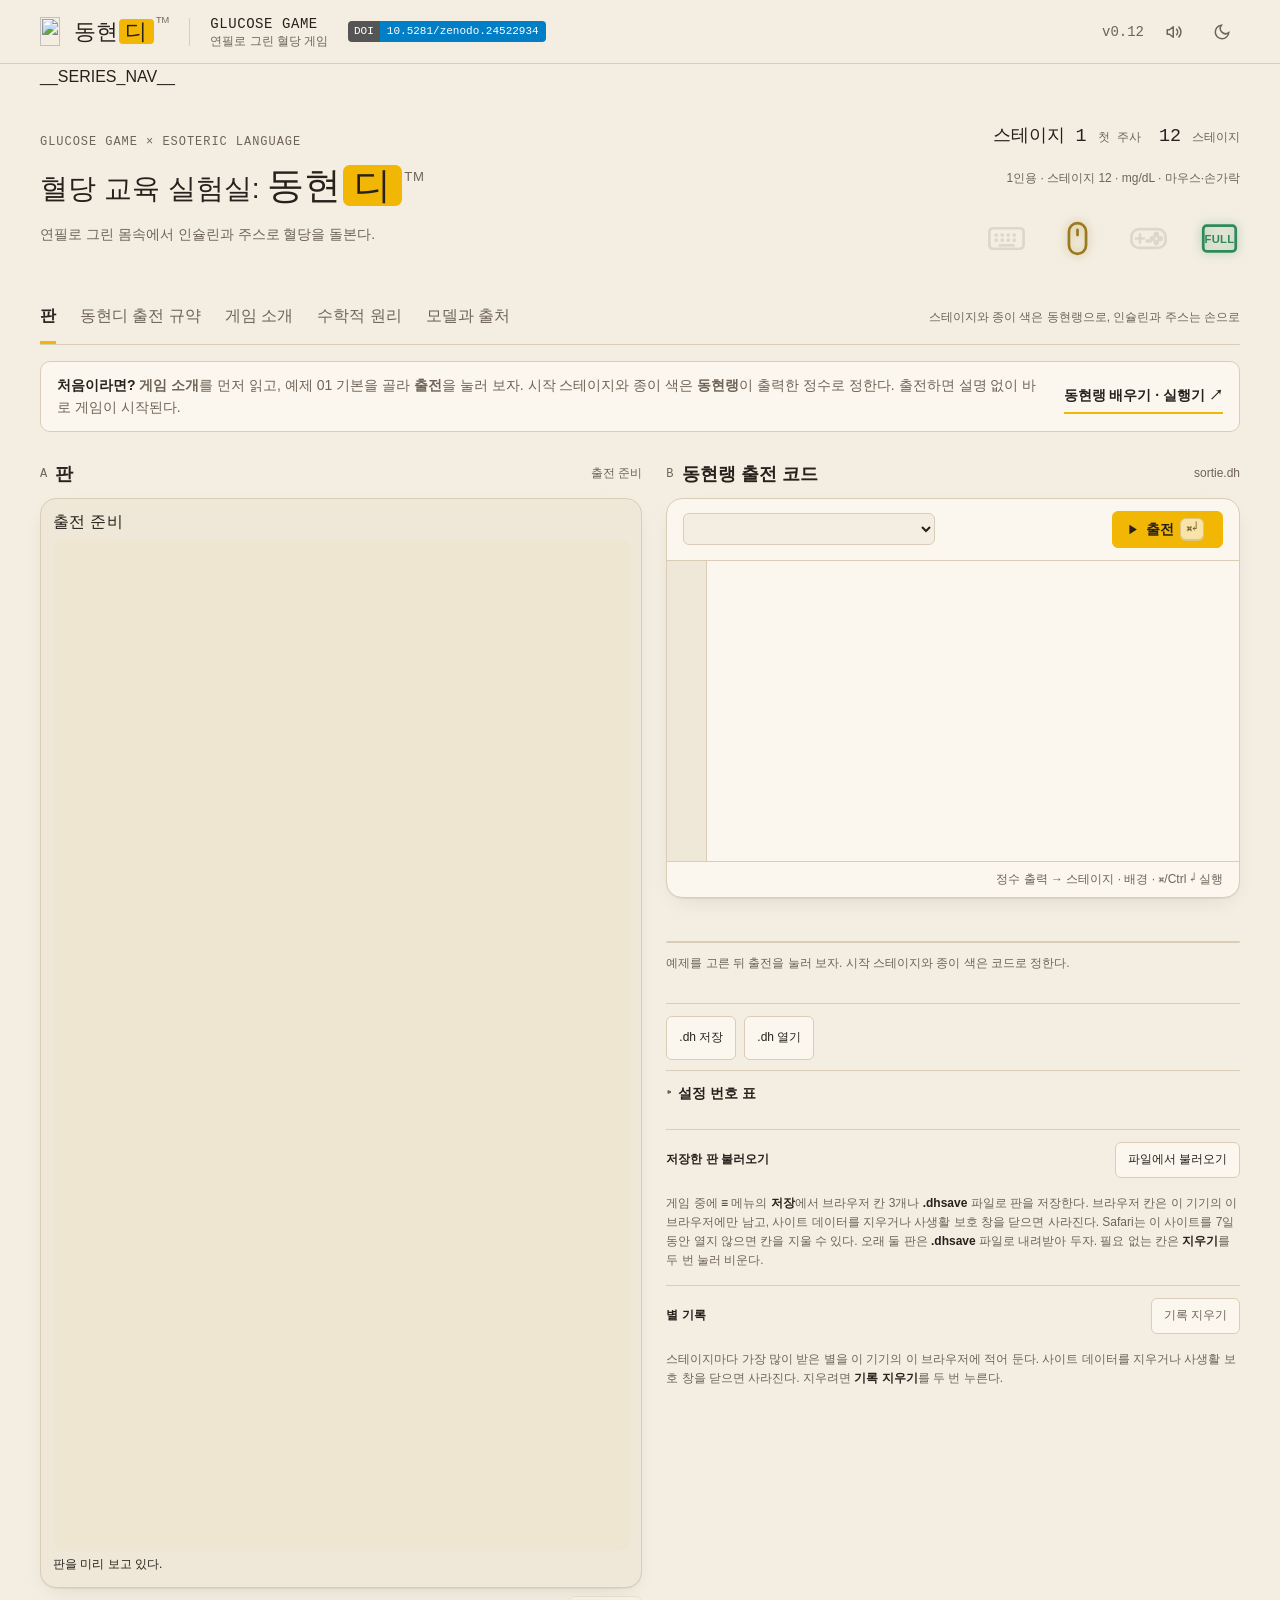
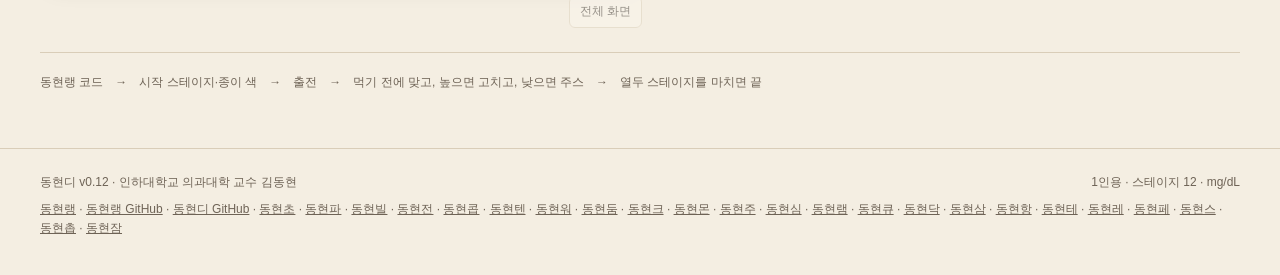
==== commit b1ab6273: "v0.12: 사과·딸기 양을 2023년 식품교환표에 맞추고 ‘교환’을 괄호로 풀어 적음 - 사과 1/3개 → 사과 1/2개(100 g), 딸기 10개 → 딸기 7개(150 g). " ====
--- a/src/index.html
+++ b/src/index.html
@@ -12,7 +12,7 @@
 <body>
 <header class="header">
   <a class="brand" href="#" aria-label="동현디 첫 화면으로"><span class="brand-main"><img class="brand-icon" src="__BRAND_ICON__" alt="" width="96" height="96">동현<span>디</span><sup>TM</sup></span><i class="brand-divider"></i><span class="brand-sub">GLUCOSE GAME<small>연필로 그린 혈당 게임</small></span></a><a class="doi-badge" href="https://doi.org/10.5281/zenodo.24522934" target="_blank" rel="noopener" aria-label="동현디 Zenodo DOI 10.5281/zenodo.24522934" title="Zenodo DOI (모든 버전)"><b>DOI</b><span>10.5281/zenodo.24522934</span></a>
-  <div class="edition">v0.07<button id="sound" class="icon-btn" aria-label="효과음 켜기·끄기" title="효과음 (M)" aria-pressed="true"><svg width="18" height="18" viewBox="0 0 24 24" fill="none" stroke="currentColor" stroke-width="2" stroke-linecap="round" stroke-linejoin="round" aria-hidden="true" focusable="false"><path d="M11 5 6 9H3v6h3l5 4z"/><path class="snd-on" d="M15.5 8.5a5 5 0 0 1 0 7M18.5 5.5a9 9 0 0 1 0 13"/><path class="snd-off" d="m16 9 6 6m0-6-6 6"/></svg></button><button id="theme" class="icon-btn" aria-label="밝은 화면과 어두운 화면 전환" title="화면 전환" aria-pressed="false"><svg width="18" height="18" viewBox="0 0 24 24" fill="none" stroke="currentColor" stroke-width="2" stroke-linecap="round" aria-hidden="true" focusable="false"><path d="M21 12.8A9 9 0 1 1 11.2 3a7 7 0 0 0 9.8 9.8z"/></svg></button></div>
+  <div class="edition">v0.12<button id="sound" class="icon-btn" aria-label="효과음 켜기·끄기" title="효과음 (M)" aria-pressed="true"><svg width="18" height="18" viewBox="0 0 24 24" fill="none" stroke="currentColor" stroke-width="2" stroke-linecap="round" stroke-linejoin="round" aria-hidden="true" focusable="false"><path d="M11 5 6 9H3v6h3l5 4z"/><path class="snd-on" d="M15.5 8.5a5 5 0 0 1 0 7M18.5 5.5a9 9 0 0 1 0 13"/><path class="snd-off" d="m16 9 6 6m0-6-6 6"/></svg></button><button id="theme" class="icon-btn" aria-label="밝은 화면과 어두운 화면 전환" title="화면 전환" aria-pressed="false"><svg width="18" height="18" viewBox="0 0 24 24" fill="none" stroke="currentColor" stroke-width="2" stroke-linecap="round" aria-hidden="true" focusable="false"><path d="M21 12.8A9 9 0 1 1 11.2 3a7 7 0 0 0 9.8 9.8z"/></svg></button></div>
 </header>
 <main>
 __SERIES_NAV__
@@ -66,7 +66,7 @@
   </section>
 
   <section id="tab-protocol" class="tab-panel document" hidden>
-    <div class="doc-heading"><div class="eyebrow">SORTIE I/O · v0.07</div><h2>스테이지와 종이 색은 동현랭으로, 돌봄은 손으로.</h2><p>동현랭 프로그램이 출력한 정수를 차례로 읽는다. <b>첫 정수가 시작 스테이지</b>이고 이것만 있으면 바로 시작한다. 둘째 정수는 배경 색이며 생략할 수 있다. 출전한 뒤에는 동현랭을 쓰지 않는다.</p></div>
+    <div class="doc-heading"><div class="eyebrow">SORTIE I/O · v0.12</div><h2>스테이지와 종이 색은 동현랭으로, 돌봄은 손으로.</h2><p>동현랭 프로그램이 출력한 정수를 차례로 읽는다. <b>첫 정수가 시작 스테이지</b>이고 이것만 있으면 바로 시작한다. 둘째 정수는 배경 색이며 생략할 수 있다. 출전한 뒤에는 동현랭을 쓰지 않는다.</p></div>
     <div class="table-wrap"><table><thead><tr><th>차례</th><th>뜻</th><th>값</th><th>기본값</th></tr></thead><tbody>
       <tr><td>첫째</td><td>시작 스테이지</td><td>1~12. 1 첫 주사 · 2 미리 맞기 · 3 탄수화물 비 · 4 눈대중 · 5 교정 · 6 겹쳐 맞기 · 7 저혈당과 주스 · 8 운동 · 9 케톤 · 10 아픈 날 · 11 시간대마다 다른 비 · 12 돌발 간식. 고른 스테이지부터 12까지 차례로 이어진다. <b>반드시 있어야 한다</b></td><td>—</td></tr>
       <tr><td>둘째</td><td>배경 색</td><td>1 미색(거친 미색 종이) · 2 스케치북 흰색. 종이 색이 바뀌면 그림을 모두 새로 그린다</td><td>1</td></tr>
@@ -127,7 +127,7 @@
     </ul><h3>열두 스테이지를 마치면</h3><p>스테이지 12를 마치면 팡파르와 꽃비로 축하하고 끝난다. 받은 별은 출전 준비 화면의 <b>별 기록</b>에 남는다.</p></div></div>
 
     <h3>음식</h3>
-    <p>음식의 탄수화물은 대한당뇨병학회 식품교환표의 1교환단위를 따랐다(곡류군 23 g · 과일군 12 g · 우유군 10 g). 주스 버튼의 주스 한 팩은 15 g이다.</p>
+    <p>음식의 양과 탄수화물은 대한당뇨병학회 식품교환표(2023년 제4판)의 1교환단위(같은 식품군 안에서 서로 바꿔 먹을 수 있는 한 몫, 줄여서 ‘1교환’)를 따랐다. 1교환의 탄수화물은 곡류군 23 g · 과일군 12 g · 우유군 10 g이다. 주스 버튼의 주스 한 팩은 15 g이다.</p>
     <div class="art-grid" id="food-grid"></div>
 
     <h3>스테이지</h3>
@@ -181,7 +181,7 @@
     <aside class="maker-note"><span class="eyebrow">만든 사람</span><a class="sponsor-btn" href="https://github.com/sponsors/Raspberry-Kim" target="_blank" rel="noopener" aria-label="GitHub Sponsors로 동현랭 후원하기" title="GitHub Sponsors로 후원하기"><svg width="13" height="13" viewBox="0 0 16 16" fill="currentColor" aria-hidden="true"><path d="M7.655 14.916v-.001h-.002l-.006-.003-.018-.01a22.066 22.066 0 0 1-3.744-2.584C2.045 10.731 0 8.35 0 5.5 0 2.836 2.086 1 4.25 1 5.797 1 7.153 1.802 8 3.02 8.847 1.802 10.203 1 11.75 1 13.914 1 16 2.836 16 5.5c0 2.85-2.044 5.231-3.886 6.818a22.094 22.094 0 0 1-3.433 2.414 7.152 7.152 0 0 1-.31.17l-.018.01-.008.004a.75.75 0 0 1-.69 0Z"></path></svg>후원</a><p>인하대학교 의과대학 김동현 교수는 백신학·감염학을 연구한다. 명랑하고 따뜻한 개발을 지향한다.</p></aside>
   </section>
 </main>
-<footer><span>동현디 v0.07 · 인하대학교 의과대학 교수 김동현</span><span>1인용 · 스테이지 12 · mg/dL</span><span><a href="https://raspberry-kim.github.io/donghyun-lang/" target="_blank" rel="noopener">동현랭</a> · <a href="https://github.com/Raspberry-Kim/donghyun-lang" target="_blank" rel="noopener">동현랭 GitHub</a> · <a href="https://github.com/Raspberry-Kim/donghyun-lab24" target="_blank" rel="noopener">동현디 GitHub</a> · <a href="https://raspberry-kim.github.io/donghyun-lab1/" target="_blank" rel="noopener">동현초</a> · <a href="https://raspberry-kim.github.io/donghyun-lab2/" target="_blank" rel="noopener">동현파</a> · <a href="https://raspberry-kim.github.io/donghyun-lab3/" target="_blank" rel="noopener">동현빌</a> · <a href="https://raspberry-kim.github.io/donghyun-lab4/" target="_blank" rel="noopener">동현전</a> · <a href="https://raspberry-kim.github.io/donghyun-lab5/" target="_blank" rel="noopener">동현콥</a> · <a href="https://raspberry-kim.github.io/donghyun-lab6/" target="_blank" rel="noopener">동현텐</a> · <a href="https://raspberry-kim.github.io/donghyun-lab7/" target="_blank" rel="noopener">동현워</a> · <a href="https://raspberry-kim.github.io/donghyun-lab8/" target="_blank" rel="noopener">동현둠</a> · <a href="https://raspberry-kim.github.io/donghyun-lab9/" target="_blank" rel="noopener">동현크</a> · <a href="https://raspberry-kim.github.io/donghyun-lab10/" target="_blank" rel="noopener">동현몬</a> · <a href="https://raspberry-kim.github.io/donghyun-lab11/" target="_blank" rel="noopener">동현주</a> · <a href="https://raspberry-kim.github.io/donghyun-lab12/" target="_blank" rel="noopener">동현심</a> · <a href="https://raspberry-kim.github.io/donghyun-lab13/" target="_blank" rel="noopener">동현램</a> · <a href="https://raspberry-kim.github.io/donghyun-lab14/" target="_blank" rel="noopener">동현큐</a> · <a href="https://raspberry-kim.github.io/donghyun-lab15/" target="_blank" rel="noopener">동현닥</a> · <a href="https://raspberry-kim.github.io/donghyun-lab16/" target="_blank" rel="noopener">동현삼</a> · <a href="https://raspberry-kim.github.io/donghyun-lab17/" target="_blank" rel="noopener">동현항</a> · <a href="https://raspberry-kim.github.io/donghyun-lab18/" target="_blank" rel="noopener">동현테</a> · <a href="https://raspberry-kim.github.io/donghyun-lab19/" target="_blank" rel="noopener">동현레</a> · <a href="https://raspberry-kim.github.io/donghyun-lab20/" target="_blank" rel="noopener">동현페</a> · <a href="https://raspberry-kim.github.io/donghyun-lab21/" target="_blank" rel="noopener">동현스</a> · <a href="https://raspberry-kim.github.io/donghyun-lab22/" target="_blank" rel="noopener">동현촙</a> · <a href="https://raspberry-kim.github.io/donghyun-lab23/" target="_blank" rel="noopener">동현잠</a></span></footer>
+<footer><span>동현디 v0.12 · 인하대학교 의과대학 교수 김동현</span><span>1인용 · 스테이지 12 · mg/dL</span><span><a href="https://raspberry-kim.github.io/donghyun-lang/" target="_blank" rel="noopener">동현랭</a> · <a href="https://github.com/Raspberry-Kim/donghyun-lang" target="_blank" rel="noopener">동현랭 GitHub</a> · <a href="https://github.com/Raspberry-Kim/donghyun-lab24" target="_blank" rel="noopener">동현디 GitHub</a> · <a href="https://raspberry-kim.github.io/donghyun-lab1/" target="_blank" rel="noopener">동현초</a> · <a href="https://raspberry-kim.github.io/donghyun-lab2/" target="_blank" rel="noopener">동현파</a> · <a href="https://raspberry-kim.github.io/donghyun-lab3/" target="_blank" rel="noopener">동현빌</a> · <a href="https://raspberry-kim.github.io/donghyun-lab4/" target="_blank" rel="noopener">동현전</a> · <a href="https://raspberry-kim.github.io/donghyun-lab5/" target="_blank" rel="noopener">동현콥</a> · <a href="https://raspberry-kim.github.io/donghyun-lab6/" target="_blank" rel="noopener">동현텐</a> · <a href="https://raspberry-kim.github.io/donghyun-lab7/" target="_blank" rel="noopener">동현워</a> · <a href="https://raspberry-kim.github.io/donghyun-lab8/" target="_blank" rel="noopener">동현둠</a> · <a href="https://raspberry-kim.github.io/donghyun-lab9/" target="_blank" rel="noopener">동현크</a> · <a href="https://raspberry-kim.github.io/donghyun-lab10/" target="_blank" rel="noopener">동현몬</a> · <a href="https://raspberry-kim.github.io/donghyun-lab11/" target="_blank" rel="noopener">동현주</a> · <a href="https://raspberry-kim.github.io/donghyun-lab12/" target="_blank" rel="noopener">동현심</a> · <a href="https://raspberry-kim.github.io/donghyun-lab13/" target="_blank" rel="noopener">동현램</a> · <a href="https://raspberry-kim.github.io/donghyun-lab14/" target="_blank" rel="noopener">동현큐</a> · <a href="https://raspberry-kim.github.io/donghyun-lab15/" target="_blank" rel="noopener">동현닥</a> · <a href="https://raspberry-kim.github.io/donghyun-lab16/" target="_blank" rel="noopener">동현삼</a> · <a href="https://raspberry-kim.github.io/donghyun-lab17/" target="_blank" rel="noopener">동현항</a> · <a href="https://raspberry-kim.github.io/donghyun-lab18/" target="_blank" rel="noopener">동현테</a> · <a href="https://raspberry-kim.github.io/donghyun-lab19/" target="_blank" rel="noopener">동현레</a> · <a href="https://raspberry-kim.github.io/donghyun-lab20/" target="_blank" rel="noopener">동현페</a> · <a href="https://raspberry-kim.github.io/donghyun-lab21/" target="_blank" rel="noopener">동현스</a> · <a href="https://raspberry-kim.github.io/donghyun-lab22/" target="_blank" rel="noopener">동현촙</a> · <a href="https://raspberry-kim.github.io/donghyun-lab23/" target="_blank" rel="noopener">동현잠</a></span></footer>
 <script src="./game.js"></script>
 <script>
 /* 입력 표식 풍선 도움말 */
